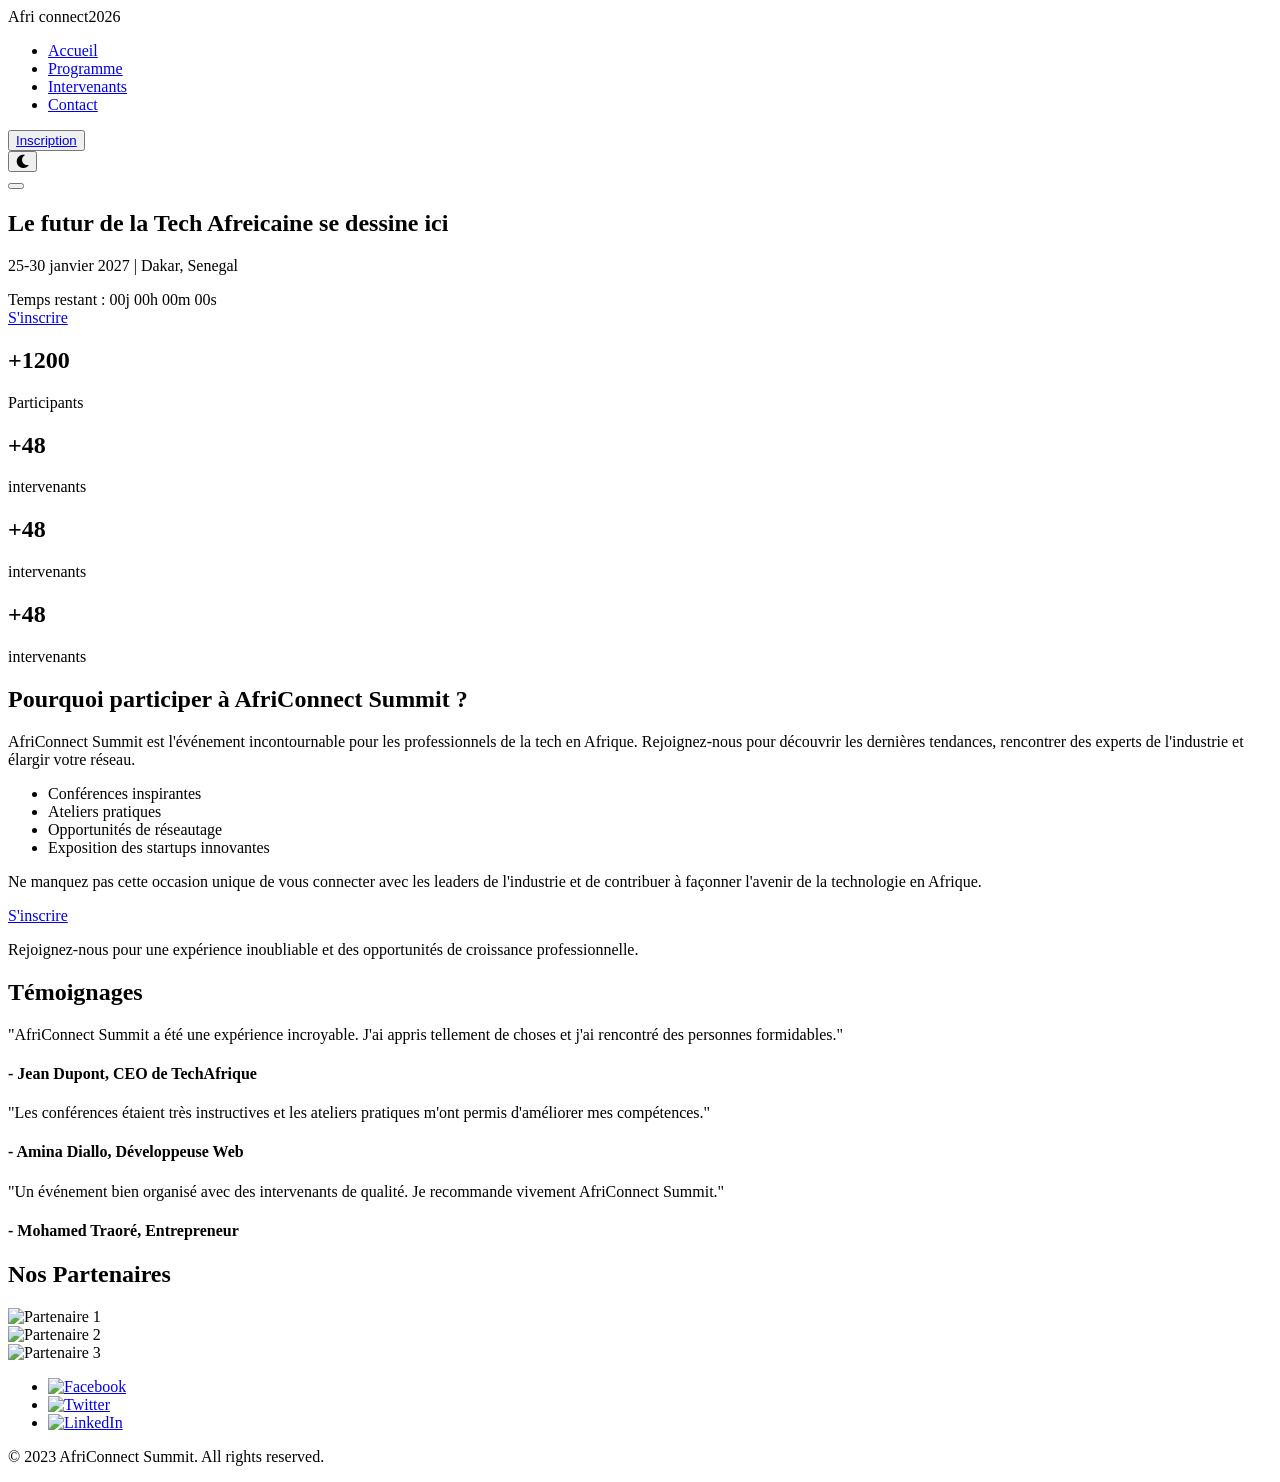
==== index.html @ 12eea5a8 "HTML : structure sémantique complète des 4 pages et contenu texte" ====
<!DOCTYPE html>
<html lang="en">
<head>
    <meta charset="UTF-8">
    <meta name="viewport" content="width=device-width, initial-scale=1.0">
    <title>AfriConnect-Summit</title>
    <!-- les links  css-->
    <link rel="stylesheet" href="styles.css" type="text/css">
    <!-- Fonts Google --> 
    <link rel="preconnect" href="https://fonts.googleapis.com">
    <link rel="preconnect" href="https://fonts.gstatic.com" crossorigin>
    <link href="https://fonts.googleapis.com/css2?family=Merriweather:opsz@18..144&family=Oswald:wght@200..700&display=swap" rel="stylesheet">
    <!-- Font Awesome --> 
    <link rel="stylesheet" href="https://cdnjs.cloudflare.com/ajax/libs/font-awesome/5.15.3/css/all.min.css">
</head>
<body>
    <!-- Header -->
    <header class="header">
        <nav class="nav">
            <!-- Navigation links -->
            <div class="logo">Afri <span> connect</span><span>2026</span></div>
            <div class="nav-menu" id="nav-menu">
                <ul class="nav-links">
                    <li><a href="index.html" class="nav-link active">Accueil</a></li>
                    <li><a href="programme.html" class="nav-link">Programme</a></li>
                    <li><a href="intervenants.html" class="nav-link">Intervenants</a></li>
                    <li><a href="contact.html" class="nav-link">Contact</a></li>
                </ul>
                <div>
                    <button>
                        <a href="inscription.html">Inscription</a>
                    </button>
                </div>
                <button id="theme-toggle" class="theme-toggle">
                    <i class="fas fa-moon" id="theme-icon"></i>
                </button>
            </div>
            <button class="hamburger" id="hamburger">
                <span class="bar"></span>
                <span class="bar"></span>
                <span class="bar"></span>
            </button>
        </nav>
    </header>
    <!-- Main content -->
    <main>
        <!-- Hero section -->
        <section id="hero">
            <h1>Le futur de la Tech Afreicaine se dessine ici</h1>
            <p>25-30 janvier 2027 | Dakar, Senegal</p>
            <div id="countdown">Temps restant : 00j 00h 00m 00s</div>
            <a href="contact.html" class="bnt">S'inscrire</a>
        </section> 
          <!--Stats section  -->
        <section id="chiffres-cles">
            <article class="chiffre-item">
                <h2 class="counter">+1200</h2>
                <p>Participants</p>
            </article>
            <article class="chiffre-item">
                <h2 class="counter">+48</h2>
                <p>intervenants</p>
            </article>
            <article class="chiffre-item">
                <h2 class="counter">+48</h2>
                <p>intervenants</p>
            </article>
            <article class="chiffre-item">
                <h2 class="counter">+48</h2>
                <p>intervenants</p>
            </article>
            <!-- Répétez pour les autres stats -->
        </section>
        <section id="pourquoi">
            <div class="pourquoi-content">
                <h2>Pourquoi participer à AfriConnect Summit ?</h2>
                <div class="pourquoi-details1">
                    <p>AfriConnect Summit est l'événement incontournable pour les professionnels de la tech en Afrique. Rejoignez-nous pour découvrir les dernières tendances, rencontrer des experts de l'industrie et élargir votre réseau.</p>
                    <ul>
                        <li>Conférences inspirantes</li>
                        <li>Ateliers pratiques</li>
                        <li>Opportunités de réseautage</li>
                        <li>Exposition des startups innovantes</li>
                    </ul>
                </div>
                <div class="pourquoi-details2">
                    <p>Ne manquez pas cette occasion unique de vous connecter avec les leaders de l'industrie et de contribuer à façonner l'avenir de la technologie en Afrique.</p>
                    <a href="contact.html" class="bnt">S'inscrire</a>
                </div>
                <div class="pourquoi-details3">
                    <p>Rejoignez-nous pour une expérience inoubliable et des opportunités de croissance professionnelle.</p>
                </div>
            </div>
        </section>
        <section id="intervenants">
            <h2>Témoignages</h2>
            <div class="temoignages-container">
                <div class="temoignage-item">
                    <p>"AfriConnect Summit a été une expérience incroyable. J'ai appris tellement de choses et j'ai rencontré des personnes formidables."</p>
                    <h4>- Jean Dupont, CEO de TechAfrique</h4>
                </div>
                <div class="temoignage-item">
                    <p>"Les conférences étaient très instructives et les ateliers pratiques m'ont permis d'améliorer mes compétences."</p>
                    <h4>- Amina Diallo, Développeuse Web</h4>
                </div>
                <div class="temoignage-item">
                    <p>"Un événement bien organisé avec des intervenants de qualité. Je recommande vivement AfriConnect Summit."</p>
                    <h4>- Mohamed Traoré, Entrepreneur</h4>
                </div>
            </div>
        </section>
        <section id="Sponsors">
            <h2>Nos Partenaires</h2>
            <div class="partenaires-container">
                <div class="partenaire-item">
                    <img src="images/partenaire1.png" alt="Partenaire 1">
                </div>
                <div class="partenaire-item">
                    <img src="images/partenaire2.png" alt="Partenaire 2">
                </div>
                <div class="partenaire-item">
                    <img src="images/partenaire3.png" alt="Partenaire 3">
                </div>
            </div>
        </section>
    </main> 
    <!-- Footer -->
    <footer>
        <!-- Footer content -->
        <div>
            <ul>
                <li><a href="#"><img src="images/facebook.png" alt="Facebook"></a></li>
                <li><a href="#"><img src="images/twitter.png" alt="Twitter"></a></li>
                <li><a href="#"><img src="images/linkedin.png" alt="LinkedIn"></a></li>
            </ul>
        </div>
        <p>&copy; 2023 AfriConnect Summit. All rights reserved.</p>
    </footer>
    <!-- links javascript -->
    <script src="js/main.js"></script>
</body>
</html>
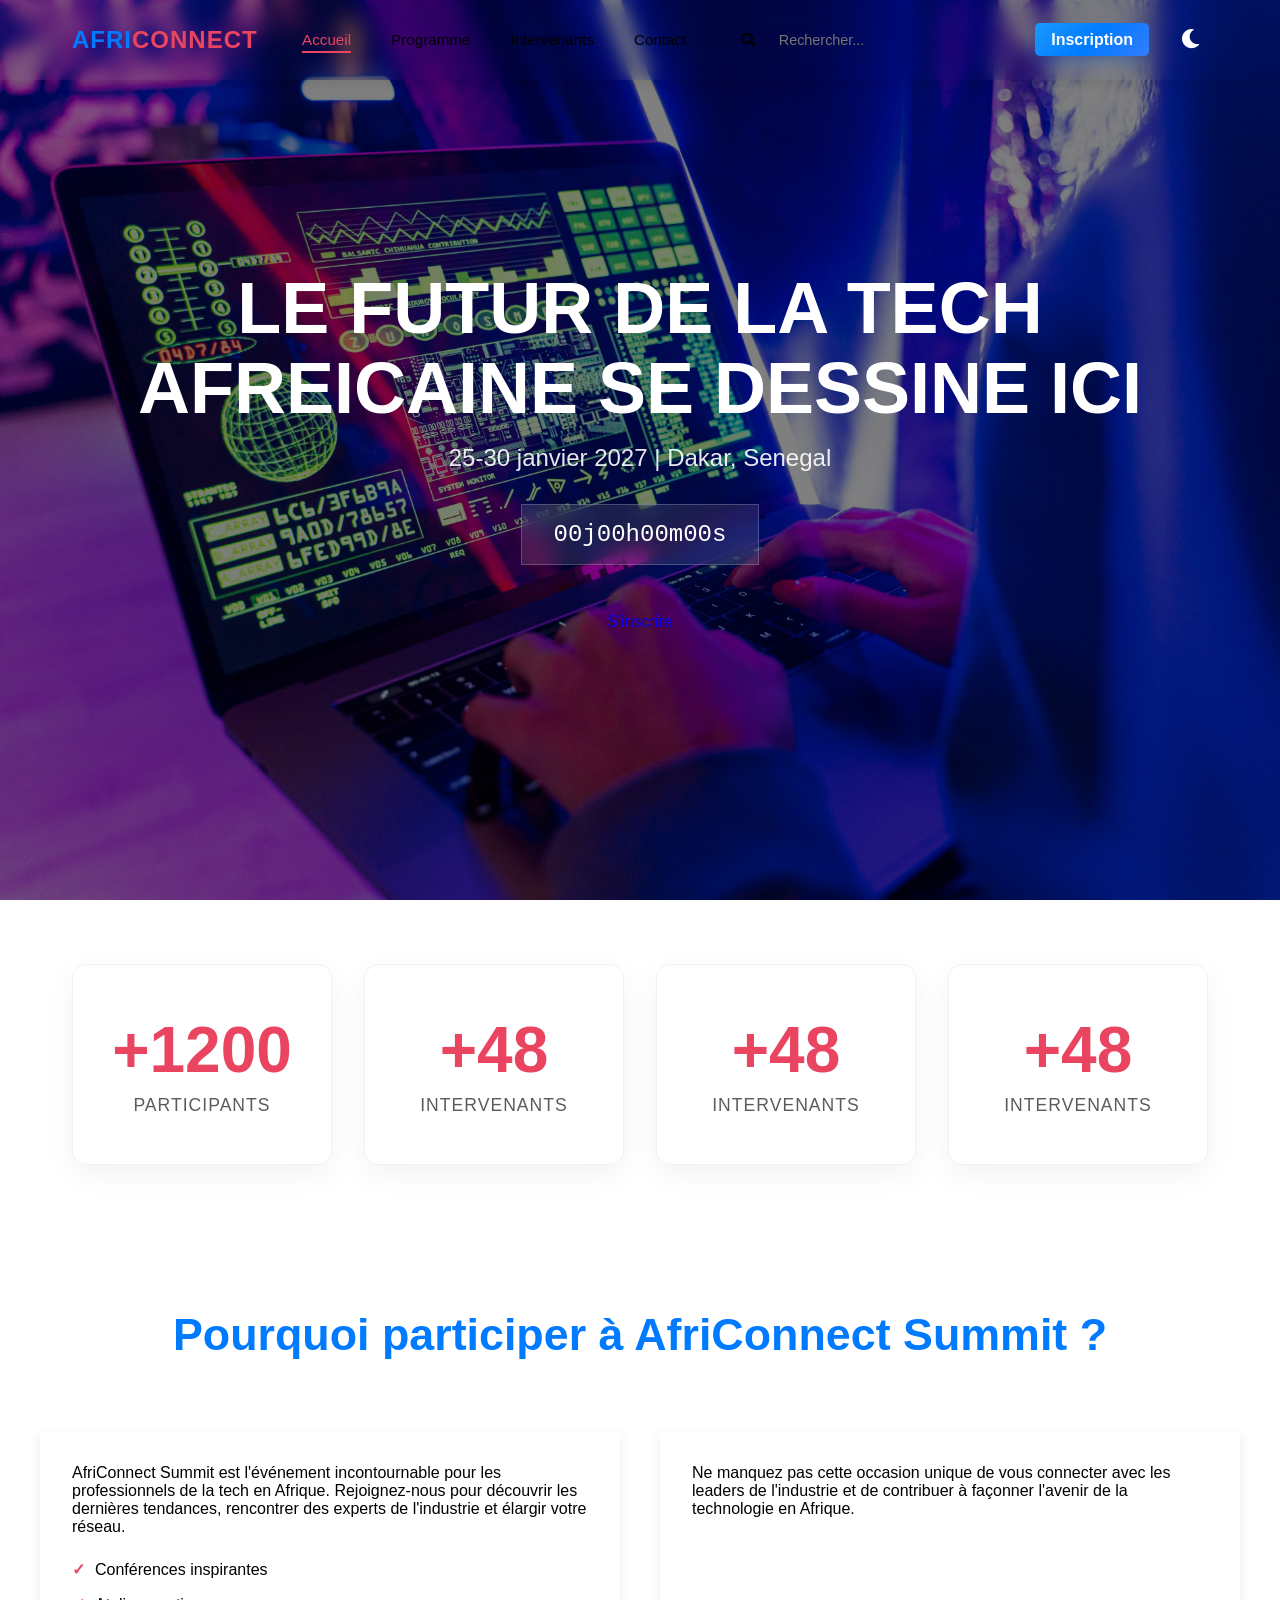
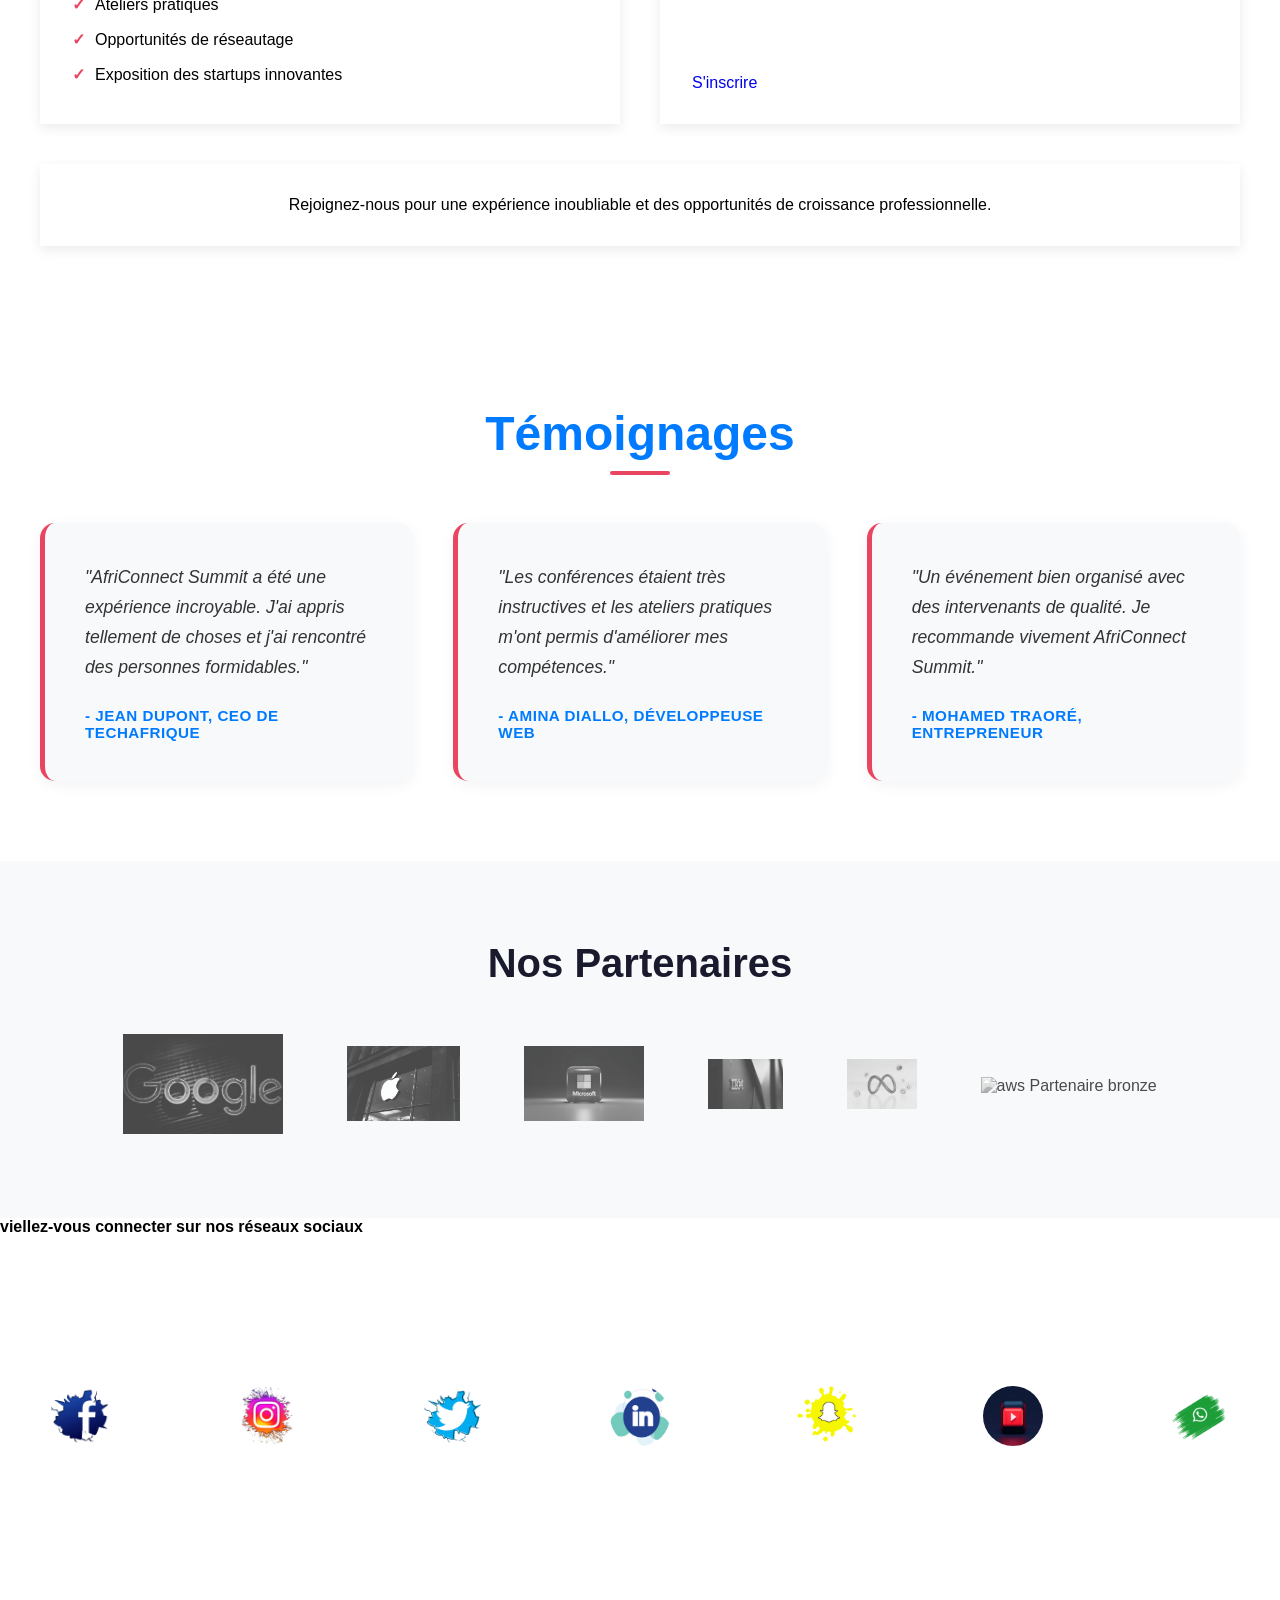
==== commit 55f0b24d: "CSS : variables, Google Fonts, reset et styles globaux" ====
--- a/index.html
+++ b/index.html
@@ -5,7 +5,7 @@
     <meta name="viewport" content="width=device-width, initial-scale=1.0">
     <title>AfriConnect-Summit</title>
     <!-- les links  css-->
-    <link rel="stylesheet" href="styles.css" type="text/css">
+    <link rel="stylesheet" href="css/style.css" type="text/css">
     <!-- Fonts Google --> 
     <link rel="preconnect" href="https://fonts.googleapis.com">
     <link rel="preconnect" href="https://fonts.gstatic.com" crossorigin>
@@ -18,7 +18,7 @@
     <header class="header">
         <nav class="nav">
             <!-- Navigation links -->
-            <div class="logo">Afri <span> connect</span><span>2026</span></div>
+            <div class="logo">Afri<span>connect</span></div>
             <div class="nav-menu" id="nav-menu">
                 <ul class="nav-links">
                     <li><a href="index.html" class="nav-link active">Accueil</a></li>
@@ -26,20 +26,28 @@
                     <li><a href="intervenants.html" class="nav-link">Intervenants</a></li>
                     <li><a href="contact.html" class="nav-link">Contact</a></li>
                 </ul>
+            </div>
+            <form class="search-navbar" role="search" action="/recherche" method="GET">
+                <div class="input-group">
+                    <span class="input-group-text bg-light text-muted border-end-0">
+                        <i class="fas fa-search"></i>
+                    </span>
+                    <input class="form-control" type="search" placeholder="Rechercher..." aria-label="Rechercher" name="query">
+                </div>
+            </form>
+            <div class="nav-menu-1" id="nav-menu-1">
                 <div>
-                    <button>
-                        <a href="inscription.html">Inscription</a>
-                    </button>
+                    <a href="inscription.html" class="btn-inscription">Inscription</a>
                 </div>
                 <button id="theme-toggle" class="theme-toggle">
                     <i class="fas fa-moon" id="theme-icon"></i>
                 </button>
             </div>
-            <button class="hamburger" id="hamburger">
+            <!-- <button class="hamburger" id="hamburger">
                 <span class="bar"></span>
                 <span class="bar"></span>
                 <span class="bar"></span>
-            </button>
+            </button> -->
         </nav>
     </header>
     <!-- Main content -->
@@ -48,8 +56,10 @@
         <section id="hero">
             <h1>Le futur de la Tech Afreicaine se dessine ici</h1>
             <p>25-30 janvier 2027 | Dakar, Senegal</p>
-            <div id="countdown">Temps restant : 00j 00h 00m 00s</div>
-            <a href="contact.html" class="bnt">S'inscrire</a>
+            <div id="countdown"><span>00j</span><span>00h</span><span>00m</span><span>00s</span></div>
+            <div>
+                <a href="contact.html" class="bnt">S'inscrire</a>
+            </div>
         </section> 
           <!--Stats section  -->
         <section id="chiffres-cles">
@@ -112,14 +122,23 @@
         <section id="Sponsors">
             <h2>Nos Partenaires</h2>
             <div class="partenaires-container">
-                <div class="partenaire-item">
-                    <img src="images/partenaire1.png" alt="Partenaire 1">
+                <div class="partenaire-item gold">
+                    <img src="images/google.jpg" alt="Google Partenaire gold">
                 </div>
-                <div class="partenaire-item">
-                    <img src="images/partenaire2.png" alt="Partenaire 2">
+                <div class="partenaire-item silver">
+                    <img src="images/apple.jpg" alt="Apple Partenaire silver">
                 </div>
-                <div class="partenaire-item">
-                    <img src="images/partenaire3.png" alt="Partenaire 3">
+                <div class="partenaire-item silver">
+                    <img src="images/microsoft.jpg" alt="Microsoft Partenaire silver">
+                </div>
+                <div class="partenaire-item bronze">
+                    <img src="images/ibm.jpg" alt="IBM Partenaire bronze">  
+                </div>
+                <div class="partenaire-item bronze">
+                    <img src="images/meta.jpg" alt="Meta Partenaire bronze">  
+                </div>
+                <div class="partenaire-item bronze">
+                    <img src="images/aws.jpg" alt="aws Partenaire bronze">
                 </div>
             </div>
         </section>
@@ -127,12 +146,23 @@
     <!-- Footer -->
     <footer>
         <!-- Footer content -->
-        <div>
-            <ul>
-                <li><a href="#"><img src="images/facebook.png" alt="Facebook"></a></li>
-                <li><a href="#"><img src="images/twitter.png" alt="Twitter"></a></li>
-                <li><a href="#"><img src="images/linkedin.png" alt="LinkedIn"></a></li>
-            </ul>
+        <!-- div: Social media -->
+            <div class="social">
+                <h4>viellez-vous connecter sur nos réseaux sociaux</h4>
+            </div>
+        <!-- div: Social media -->
+        <div class="social-media">
+            <div class="container">
+                <div class="social-icones">
+                    <div class="fac"><a href="https://www.facebook.com"><img src="images/facboook.jpg" alt=""></a></div>
+                    <div class="insta"><a href="https://www.instagram.com"><img src="images/insta.png" alt="" ></a></div>
+                    <div class="twit"><a href="https://www.twitter.com"><img src="images/twitter.png" alt=""></a></div>                            
+                    <div class="link"><a href="https://www.linkedin.com"><img src="images/linkedin.png" alt=""></a></div>
+                    <div class="snap"><a href="https://www.snapchat.com"><img src="images/snap.png" alt=""></a></div>
+                    <div class="yt"><a href="https://www.youtube.com"><img src="images/youtube.jpg" alt=""></a></div>
+                    <div class="whats"><a href="https://www.whatsapp.com"><img src="images/whatsapp.webp" alt=""></a></div>
+                </div>
+            </div>
         </div>
         <p>&copy; 2023 AfriConnect Summit. All rights reserved.</p>
     </footer>
--- a/css/style.css
+++ b/css/style.css
@@ -0,0 +1,726 @@
+/* mon style CSS */
+/* general */
+*{
+    margin: 0;
+    padding: 0;
+    box-sizing: border-box;
+}
+/* style body */
+body{
+    font-family: 'Poppins', sans-serif;   
+}
+/* les roots */
+:root {
+    --primary-color: #007bff;
+    --secondary-color: #6c757d;
+    --success-color: #28a745;
+    --main-font: 'Poppins', sans-serif;
+    --color: #fff;
+    --bg-color: #000;
+    --transition: all 0.3s ease;
+    --accent-color: #FD4766;
+    --Secondaire-color: #0e1525;
+    --bg-dark-color: #091020;
+    --bg-white: #fff;
+    --bg-success: #5cb85c;
+    --bg-dander: #d9534f;
+    --bg-primary: #3b82f6 ;     
+    --bg-warnning: #FFFF00; 
+    --gray-color: #c5c9d8bf;
+    --bg-sponsors: #f8f9fa;
+    --text-main: #1a1a2e;
+    --accent-color: #e94560;
+    --transition-fast: 0.4s ease;
+    --nav-height: 80px;
+    --border-radius: 8px;
+    --primary-talent-color: #0d6efd; 
+    --shadow: 0 4px 12px rgba(0, 0, 0, 0.08);
+    --gradient-color: linear-gradient( -224deg, var(--primary-color) 0, #337DFF 100%);
+    --gradient-text: linear-gradient(120deg, #1C99FE 20,69% var(--primary-color)79,69%);
+    filter: progid DXImageTranform Microsoft gradient(starcColorstr="var(--primary-color)",
+    endColorstr="var(--secondary-color)", GradientType=1);
+
+}
+/*css navbar  */
+.header {
+    position: fixed;
+    top: 0;
+    left: 0;
+    width: 100%;
+    height: var(--nav-height);
+    background-color: var(--bg-header);
+    backdrop-filter: blur(10px); /* Effet de flou moderne */
+    box-shadow: var(--shadow);
+    z-index: 1000;
+    display: flex;
+    align-items: center;
+    transition: var(--transition);
+}
+/* hearder scroll */
+.header.scrolled {
+    background-color: var(--secondary-color);
+    box-shadow: 0 2px 10px rgba(0, 0, 0, 0.1);
+    padding: 10px 10px;
+}
+/* navbar */
+.nav {
+    display: flex;
+    justify-content: space-between;
+    align-items: center;
+    width: 100%;
+    max-width: 1200px;
+    margin: 0 auto;
+    padding: 0 2rem;
+}
+
+/* --- LOGO --- */
+.logo {
+    font-size: 1.5rem;
+    font-weight: 800;
+    font-family: 'Montserrat', sans-serif;
+    color: var(--primary-color);
+    text-decoration: none;
+    text-transform: uppercase;
+    letter-spacing: 1px;
+}
+
+.logo span {
+    color: var(--accent-color);
+}
+
+/* --- MENU DE NAVIGATION --- */
+.nav-links {
+    display: flex;
+    list-style: none;
+    gap: 2.5rem;
+}
+.nav-link {
+    text-decoration: none;
+    color: var(--text-color);
+    font-weight: 500;
+    font-size: 0.95rem;
+    transition: var(--transition);
+    position: relative;
+}
+.nav-link:hover, .nav-link.active {
+    color: var(--accent-color);
+}
+/* Petit soulignement animé au survol */
+.nav-link::after {
+    content: '';
+    position: absolute;
+    bottom: -5px;
+    left: 0;
+    width: 0;
+    height: 2px;
+    background-color: var(--accent-color);
+    transition: var(--transition);
+}
+.nav-link:hover::after, .nav-link.active::after {
+    width: 100%;
+}
+.nav-menu-1 {
+    display: flex;
+    align-items: center;
+    gap: 1.5rem;
+}
+.nav-menu-1  .theme-toggle {
+    background: var(--accent-color);
+    border: none;
+    border-radius: var(--border-radius);
+    padding: 0.7rem 1.5rem;
+    transition: var(--transition);
+    cursor: pointer;
+}
+.nav-menu-1 .theme-toggle:hover {
+    transform: translateY(-3px); /* Animation suggérée par les modèles [5] */
+    box-shadow: 0 5px 15px rgba(233, 69, 96, 0.4);
+}
+.search-navbar {
+  min-width: 260px;
+} 
+.search-navbar .input-group {
+  border-radius: 30px; 
+  overflow: hidden;
+}
+.search-navbar .input-group .input-group-text {
+    color: var(--text-gray);
+    transition: color 0.2s ease;
+    cursor: pointer;
+    font-size: 0.9rem;
+    padding: 12px 10px;
+}
+
+.search-navbar .form-control {
+    font-size: 0.9rem;
+    border: none;
+    background: transparent;
+    padding: 10px 10px;
+
+}
+
+.search-navbar .form-control:focus {
+  box-shadow: none;
+  background-color: #ffffff !important;
+} 
+/* --- Bouton Inscription (Style Dégradé Lumineux) --- */
+.btn-inscription {
+    background: linear-gradient(135deg, #1C99FE, var(--primary-color), #337DFF);
+    box-shadow: 0 4px 6px -1px rgba(0, 0, 0, 0.1), 0 10px 20px -5px rgba(37, 99, 235, 0.4) !important;
+    border: none;
+    padding: 8px 16px;
+    color: #fff !important;
+    font-weight: 600;
+    transition: all 0.3s ease;
+    text-decoration: none;
+    border-radius: 5px;
+}
+.btn-inscription:hover {
+    color:var(--primary-talent-color) !important;
+    background: transparent !important;
+    box-shadow: 0 4px 6px -1px rgba(0, 0, 0, 0.1), 0 10px 20px -5px rgba(37, 99, 235, 0.4) !important;
+    transform: translateY(-1px);
+    filter: brightness(1.1);
+    border-radius: 5px;
+}
+
+/* Bouton Toggle Thème */
+.theme-toggle {
+    background: transparent !important;
+    color: var(--color);
+    font-size: 1.2rem;
+    padding: 0.5rem !important;
+}
+a{
+    text-decoration: none;
+    cursor: pointer;
+}
+.theme-toggle:hover {
+    color: var(--primary-color);
+    transform: rotate(15deg);
+    box-shadow: 0 4px 6px -1px rgba(0, 0, 0, 0.1), 0 10px 20px -5px rgba(37, 99, 235, 0.4) !important;
+
+}
+#hero {
+    min-height: 100vh;
+    display: flex;
+    flex-direction: column;
+    align-items: center;
+    justify-content: center;
+    text-align: center;
+    padding: 2rem;
+    color: var(--color, #ffffff);
+    /* background: linear-gradient(var(--bg-overlay), var(--bg-overlay)), url(../images/imagess.jpg) !important; */
+    background-image: linear-gradient(rgba(0, 0, 0, 0.5), rgba(0, 0, 0, 0.5)), url(../images/pexels-\(1\).jpg);
+    background-size: cover;
+    background-position: center;
+    background-repeat: no-repeat;
+}
+#hero h1 {
+    font-family: var(--font-title);
+    font-size: clamp(2rem, 8vw, 4.5rem); /* Taille fluide [7] */
+    font-weight: 800;
+    margin-bottom: 1rem;
+    line-height: 1.1;
+    text-transform: uppercase;
+    /* Animation d'apparition au chargement [3] */
+    animation: fadeInUp 1s ease-out forwards;
+}
+
+#hero p {
+    font-size: clamp(1rem, 2.5vw, 1.5rem);
+    margin-bottom: 2rem;
+    opacity: 0.9;
+    animation: fadeInUp 1.2s ease-out forwards;
+}
+#countdown {
+    font-family: monospace;
+    background: rgba(255, 255, 255, 0.1);
+    backdrop-filter: blur(10px); /* Effet de flou moderne [9] */
+    padding: 1rem 2rem;
+    border-radius: var(--radius);
+    border: 1px solid rgba(255, 255, 255, 0.2);
+    font-size: 1.5rem;
+    margin-bottom: 3rem;
+    animation: fadeInUp 1.4s ease-out forwards;
+}
+
+/* Correction de votre classe "bnt" en "btn" */
+.btn {
+    display: inline-block;
+    background-color: var(--accent-color);
+    color: white;
+    padding: 1rem 2.5rem;
+    text-decoration: none;
+    font-weight: bold;
+    border-radius: var(--radius);
+    transition: var(--transition); /* Transition interactive [2] */
+    animation: fadeInUp 1.6s ease-out forwards;
+}
+
+.btn:hover {
+    transform: scale(1.05) translateY(-5px); /* Effet hover [10, 11] */
+    box-shadow: 0 10px 20px rgba(233, 69, 96, 0.4);
+}
+/* --- SECTION CHIFFRES CLÉS (GRID) --- */
+#chiffres-cles {
+    display: grid; /* Utilisation obligatoire de CSS Grid [1] */
+    /* auto-fit + minmax : permet d'avoir 4 colonnes sur desktop et 1 sur mobile automatiquement [4] */
+    grid-template-columns: repeat(auto-fit, minmax(220px, 1fr));
+    gap: 2rem; /* Espacement entre les cartes [5] */
+    max-width: 1200px;
+    margin: 4rem auto;
+    padding: 0 2rem;
+}
+
+.chiffre-item {
+    background-color: var(--white, #ffffff);
+    padding: 3rem 2rem;
+    border-radius: var(--radius, 15px);
+    text-align: center;
+    box-shadow: 0 10px 30px rgba(0, 0, 0, 0.05); /* Ombre légère pour le relief [6] */
+    transition: transform 0.3s ease, box-shadow 0.3s ease; /* Transition pour l'interaction [7] */
+    border: 1px solid rgba(0, 0, 0, 0.05);
+}
+
+/* Effet interactif au survol demandé par les modèles de design [8] */
+.chiffre-item:hover {
+    transform: translateY(-10px);
+    box-shadow: 0 15px 40px rgba(233, 69, 96, 0.2); /* Utilisation de votre couleur d'accentuation */
+}
+
+.chiffre-item h2 {
+    font-family: 'Montserrat', sans-serif; /* Police de titre obligatoire [2] */
+    /* clamp() : rend le chiffre fluide (grand sur PC, lisible sur mobile 375px) [9] */
+    font-size: clamp(2.5rem, 5vw, 4rem); 
+    color: var(--accent-color, #e94560);
+    margin-bottom: 0.5rem;
+    font-weight: 800;
+}
+
+.chiffre-item p {
+    font-family: 'Roboto', sans-serif; /* Police de corps [2] */
+    font-size: 1.1rem;
+    color: var(--text-color, #333333);
+    text-transform: uppercase;
+    letter-spacing: 1px;
+    font-weight: 500;
+    opacity: 0.8;
+}
+/* --- SECTION POURQUOI --- */
+#pourquoi {
+    padding: 5rem 2rem;
+    background-color: var(--bg-light);
+}
+
+.pourquoi-content {
+    max-width: 1200px;
+    margin: 0 auto;
+    /* Utilisation de CSS Grid pour structurer les 3 blocs de détails [1] */
+    display: grid;
+    grid-template-columns: repeat(2, 1fr);
+    grid-template-areas: 
+        "title title"
+        "detail1 detail2"
+        "detail3 detail3";
+    gap: 2.5rem;
+}
+
+#pourquoi h2 {
+    grid-area: title;
+    text-align: center;
+    font-family: 'Montserrat', sans-serif;
+    font-size: clamp(1.8rem, 4vw, 2.8rem); /* Typographie expressive [3] */
+    color: var(--primary-color);
+    margin-bottom: 2rem;
+}
+
+/* --- BLOCS DE DÉTAILS --- */
+.pourquoi-details1, .pourquoi-details2, .pourquoi-details3 {
+    background: var(--white);
+    padding: 2rem;
+    border-radius: var(--radius);
+    box-shadow: var(--shadow);
+    transition: var(--transition);
+}
+
+.pourquoi-details1 { grid-area: detail1; }
+.pourquoi-details2 { 
+    grid-area: detail2; 
+    display: flex; /* Utilisation de Flexbox pour aligner texte et bouton [5] */
+    flex-direction: column;
+    justify-content: space-between;
+}
+.pourquoi-details3 { 
+    grid-area: detail3; 
+    text-align: center;
+    font-weight: 500;
+}
+
+/* Style de la liste à puces [6] */
+#pourquoi ul {
+    list-style: none;
+    margin-top: 1rem;
+}
+
+#pourquoi li {
+    padding: 0.5rem 0;
+    display: flex;
+    align-items: center;
+    gap: 10px;
+}
+
+#pourquoi li::before {
+    content: "✓";
+    color: var(--accent-color);
+    font-weight: bold;
+}
+
+/* --- BOUTON CTA (Correction de .bnt en .btn) --- */
+.btn {
+    display: inline-block;
+    background-color: var(--accent-color);
+    color: var(--white);
+    padding: 0.8rem 2rem;
+    text-decoration: none;
+    border-radius: 50px;
+    font-weight: bold;
+    text-align: center;
+    margin-top: 1.5rem;
+    transition: var(--transition);
+}
+
+.btn:hover {
+    transform: translateY(-3px); /* Effet interactif [2] */
+    box-shadow: 0 5px 15px rgba(233, 69, 96, 0.3);
+}
+/* --- SECTION TÉMOIGNAGES --- */
+#intervenants {
+    padding: 5rem 2rem;
+    background-color: var(--white, #ffffff); /* Utilisation de variables */
+}
+
+#intervenants h2 {
+    text-align: center;
+    font-family: 'Montserrat', sans-serif; /* Police de titre expressive */
+    font-size: clamp(2rem, 5vw, 3rem); /* Typographie fluide */
+    color: var(--primary-color, #1a1a2e);
+    margin-bottom: 3rem;
+    position: relative;
+}
+
+/* Soulignement décoratif sous le titre */
+#intervenants h2::after {
+    content: '';
+    display: block;
+    width: 60px;
+    height: 4px;
+    background: var(--accent-color, #e94560);
+    margin: 10px auto 0;
+    border-radius: 2px;
+}
+
+/* --- GRILLE DES CARTES (GRID) --- */
+.temoignages-container {
+    display: grid; /* Utilisation de CSS Grid obligatoire */
+    /* auto-fit + minmax : gère la responsivité sans media queries complexes */
+    grid-template-columns: repeat(auto-fit, minmax(300px, 1fr));
+    gap: 2.5rem;
+    max-width: 1200px;
+    margin: 0 auto;
+}
+
+/* --- STYLE DE L'ITEM (CARTE) --- */
+.temoignage-item {
+    background: var(--bg-light, #f8f9fa);
+    padding: 2.5rem;
+    border-radius: var(--radius, 15px);
+    box-shadow: 0 4px 15px rgba(0, 0, 0, 0.05);
+    transition: all 0.3s ease; /* Transition sur élément interactif */
+    display: flex;
+    flex-direction: column;
+    justify-content: space-between;
+    border-left: 5px solid var(--accent-color, #e94560); /* Accentuation visuelle */
+}
+
+/* Effet Hover (Ombre + Translation) exigé */
+.temoignage-item:hover {
+    transform: translateY(-10px);
+    box-shadow: 0 12px 30px rgba(0, 0, 0, 0.1);
+    background: white;
+}
+
+.temoignage-item p {
+    font-style: italic; /* Style classique pour une citation */
+    color: var(--text-color, #333333);
+    line-height: 1.7;
+    margin-bottom: 1.5rem;
+    font-size: 1.1rem;
+}
+
+/* Style de l'auteur */
+.temoignage-item h4 {
+    font-family: 'Montserrat', sans-serif;
+    color: var(--primary-color, #1a1a2e);
+    font-size: 0.95rem;
+    font-weight: 700;
+    text-transform: uppercase;
+    letter-spacing: 0.5px;
+}
+/* Nos partenaires */
+#Sponsors {
+    padding: 5rem 2rem;
+    background-color: var(--bg-sponsors);
+    text-align: center;
+}
+
+#Sponsors h2 {
+    font-family: 'Montserrat', sans-serif;
+    color: var(--text-main);
+    margin-bottom: 3rem;
+    font-size: clamp(1.8rem, 4vw, 2.5rem); /* Typographie fluide */
+}
+
+/* Disposition Flexbox obligatoire */
+.partenaires-container {
+    display: flex; 
+    flex-wrap: wrap; /* Retour à la ligne automatique */
+    justify-content: center; /* Centrage horizontal */
+    align-items: center; /* Alignement vertical */
+    gap: 4rem; /* Espacement entre les logos */
+    max-width: 1100px;
+    margin: 0 auto;
+}
+
+.partenaire-item {
+    filter: grayscale(100%);
+    opacity: 0.7;
+    transition: var(--transition-fast); 
+}
+
+.partenaire-item:hover {
+    filter: grayscale(0%); 
+    opacity: 1;
+    transform: scale(1.1); 
+}
+
+.partenaire-item img {
+    width: auto;
+    max-width: 100%;
+}
+.gold img { 
+    height: clamp(60px, 8vw, 100px); /* Taille fluide avec clamp [7] */
+}
+.silver img { 
+    height: clamp(45px, 6vw, 75px); 
+}
+.bronze img { 
+    height: clamp(35px, 4vw, 50px); 
+}
+/* Intervenants */
+.speakers-section .container {
+    display: flex;
+    flex-wrap: wrap;
+    justify-content: center;
+    gap: 20px;
+}
+.speakers-card {
+    text-align: center;
+}
+
+#speakers-grid {
+    margin-top: 10px;
+    margin-bottom: 15px;
+    cursor: pointer;
+    transition: transform 0.3s ease, box-shadow 0.3s ease;
+    text-align: center;
+}
+.card{
+    overflow: hidden;   
+}
+.card:hover {
+    transform: translateY(-10px);
+    box-shadow: 0 4px 6px -1px rgba(0, 0, 0, 0.1), 0 10px 20px -5px rgba(37, 99, 235, 0.4) !important;
+
+}
+.card::after {
+    content: "";
+    display: block;
+    clear: both;
+}
+.speakers-card img {
+    width: 100%;
+    height: 250px;
+    object-fit: cover;
+    position: center;
+    border-radius: 2px;
+}
+.btn-speakers {
+    color: var(--text-white);
+    border: none;
+    padding: 10px;
+    border-radius: 5px;
+    transition: background-color 0.3s ease;
+    align-items: center;
+}
+.btn-speakers a {
+    padding: 10px 20px;
+    background: var(--gradient-color) !important;
+    box-shadow: 0 4px 6px -1px rgba(0, 0, 0, 0.1), 0 10px 20px -5px rgba(37, 99, 235, 0.4) !important;
+    border: none;
+    padding: 10px 20px;
+    color: #fff !important;
+    font-weight: 600;
+    text-decoration: none;
+    border-radius: 5px;
+    transition: transform 0.3s ease, box-shadow 0.3s ease;
+
+}
+.btns-speaker{
+    margin-top: 40px;
+    color: var(--text-white);
+    border: none;
+    padding: 10px;
+    border-radius: 5px;
+    transition: background-color 0.3s ease;
+    align-items: center;
+    text-align: center;
+}
+.btn-speaker:hover{
+    background: var(--gradient-color) !important;
+    box-shadow: 0 4px 6px -1px rgba(0, 0, 0, 0.1), 0 10px 20px -5px rgba(37, 99, 235, 0.4) !important;
+    border: none;
+    color: #fff !important;
+    text-decoration: none;
+    transition: transform 0.3s ease, box-shadow 0.3s ease;
+}
+/* contact */
+.contact-section {
+    padding: 5rem 2rem;
+    background-color: var(--bg-light);
+    text-align: center;
+}
+
+.contact-section h1 {
+    font-size: clamp(2rem, 5vw, 3rem); /* Typographie expressive */
+    color: var(--primary-color);
+    margin-bottom: 1rem;
+}
+
+.contact-wrapper {
+    display: flex; /* Usage de Flexbox requis */
+    flex-wrap: wrap;
+    gap: 3rem;
+    max-width: 1100px;
+    margin: 3rem auto 0;
+    text-align: left;
+}
+
+.contact-form {
+    flex: 1 1 500px;
+    background: var(--white);
+    padding: 2.5rem;
+    border-radius: var(--radius);
+    box-shadow: 0 5px 20px rgba(0,0,0,0.05);
+}
+
+.contact-info {
+    flex: 1 1 300px;
+    padding: 2rem;
+}
+
+/* --- CHAMPS DU FORMULAIRE --- */
+.form-group {
+    margin-bottom: 1.5rem;
+    display: flex;
+    flex-direction: column;
+}
+
+label {
+    font-weight: 600;
+    margin-bottom: 0.5rem;
+    color: var(--primary-color);
+}
+
+input, select, textarea {
+    padding: 0.8rem;
+    border: 2px solid #ddd;
+    border-radius: 5px;
+    font-size: 1rem;
+    transition: var(--transition);
+}
+
+/* Effet interactif au focus */
+input:focus, select:focus, textarea:focus {
+    outline: none;
+    border-color: var(--accent-color);
+}
+
+/* --- MESSAGES D'ERREUR ET SUCCÈS --- */
+.error-msg {
+    color: var(--error-red);
+    font-size: 0.85rem;
+    margin-top: 0.3rem;
+    height: 1rem; /* Préserve l'espace */
+}
+
+.success-alert {
+    display: none; /* Masqué par défaut, affiché via JS */
+    background: var(--success-green);
+    color: white;
+    padding: 1rem;
+    border-radius: 5px;
+    margin-top: 1.5rem;
+    text-align: center;
+}
+
+/* --- BOUTON --- */
+.btn-submit {
+    background-color: var(--accent-color);
+    color: white;
+    border: none;
+    padding: 1rem 2rem;
+    font-weight: bold;
+    border-radius: 50px;
+    cursor: pointer;
+    transition: var(--transition);
+    width: 100%;
+}
+
+.btn-submit:hover {
+    transform: translateY(-3px);
+    box-shadow: 0 10px 20px rgba(233, 69, 96, 0.3);
+}
+
+
+/* footer */
+.social-media{
+    padding-top: 100px;
+    padding-bottom: 100px;
+    
+}
+.social-media .container{
+    text-align: center;
+    padding: 50px;
+}
+.social-icones{
+    display: flex;
+    justify-content: space-between;
+    align-items: center;
+}
+.social-icones img{
+    width: 60px;
+    height: 60px;
+    border-radius: 50%;
+    color: rgba(255, 255, 255, 0.6) !important; 
+    font-size: 1.2rem;
+    text-decoration: none;
+    transition: all 0.3s cubic-bezier(0.16, 1, 0.3, 1);
+}
+.social-icones a:hover img{
+    transform: translateY(-10px);
+    color: #ffffff !important;
+    transform: translateY(-4px); 
+    background: linear-gradient(135deg, #2563eb 0%, #06b6d4 100%); 
+    box-shadow: 0 10px 20px rgba(37, 99, 235, 0.4); 
+}
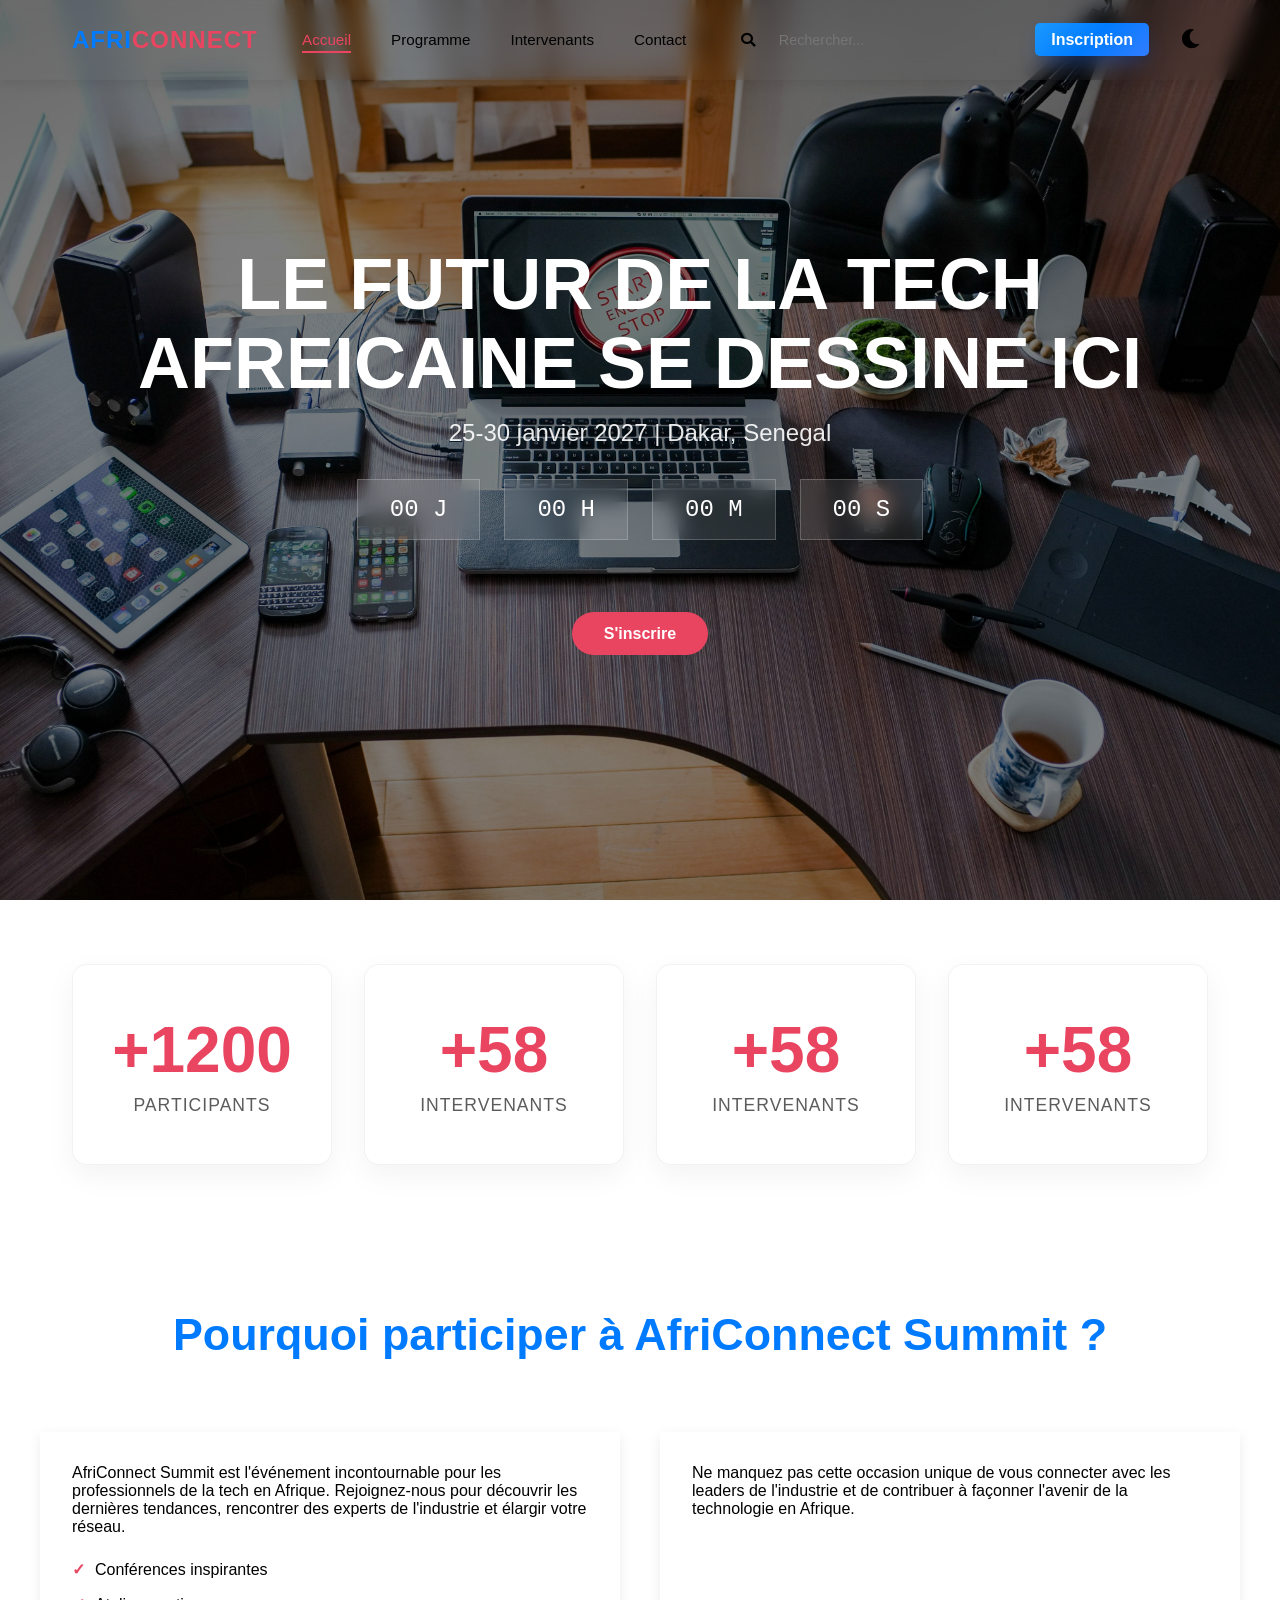
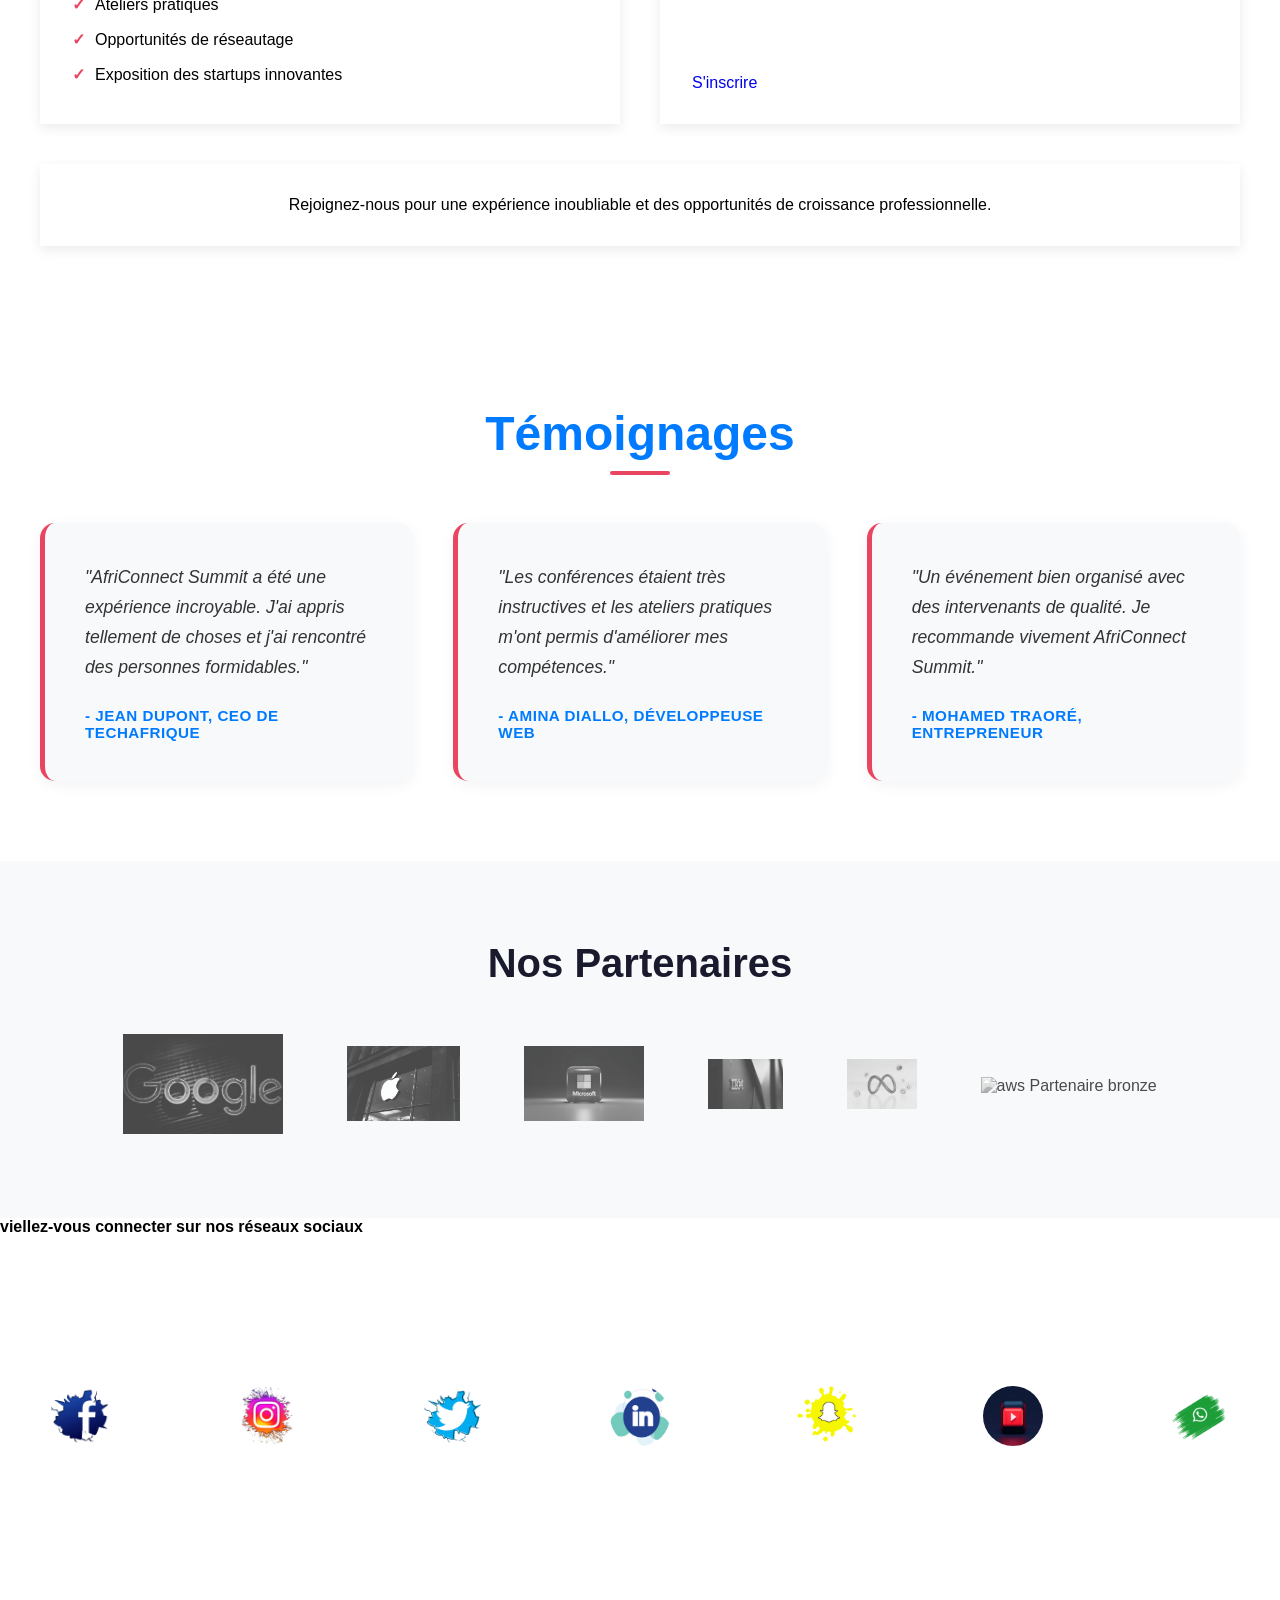
==== commit 960a6ecc: "Mise en page Avancée (Grid & Flexbox)" ====
--- a/index.html
+++ b/index.html
@@ -56,9 +56,28 @@
         <section id="hero">
             <h1>Le futur de la Tech Afreicaine se dessine ici</h1>
             <p>25-30 janvier 2027 | Dakar, Senegal</p>
-            <div id="countdown"><span>00j</span><span>00h</span><span>00m</span><span>00s</span></div>
+            
+            <!-- <div id="countdown"><span>00j</span></div>
+            div id="countdown"><span>00h</span></div>
+            <div id="countdown"><span>00m</span></div>
+            div id="countdown"><span>00s</span></div> -->
+            <div class="countdown-container">
+                <div class="countdown-item">
+                    <span id="days">00 J</span>
+                </div>
+                <div class="countdown-item">
+                    <span id="hours">00 H</span>
+                </div>
+                <div class="countdown-item">
+                    <span id="minutes">00 M</span>
+                </div>
+                <div class="countdown-item">
+                    <span id="seconds">00 S</span>
+                </div>
+            </div>
+            
             <div>
-                <a href="contact.html" class="bnt">S'inscrire</a>
+                <a href="contact.html" class="btn">S'inscrire</a>
             </div>
         </section> 
           <!--Stats section  -->
@@ -68,15 +87,15 @@
                 <p>Participants</p>
             </article>
             <article class="chiffre-item">
-                <h2 class="counter">+48</h2>
+                <h2 class="counter">+58</h2>
                 <p>intervenants</p>
             </article>
             <article class="chiffre-item">
-                <h2 class="counter">+48</h2>
+                <h2 class="counter">+58</h2>
                 <p>intervenants</p>
             </article>
             <article class="chiffre-item">
-                <h2 class="counter">+48</h2>
+                <h2 class="counter">+58</h2>
                 <p>intervenants</p>
             </article>
             <!-- Répétez pour les autres stats -->
@@ -119,6 +138,37 @@
                 </div>
             </div>
         </section>
+        <!-- <section id="featured-speakers" class="speakers-section reveal">
+            <div class="container">
+                <h2 class="section-title">Intervenants Vedettes</h2>
+                
+                <div class="speakers-grid">
+                    <article class="speaker-card">
+                        <div class="speaker-img">
+                            <img src="images/Refined.jfif" alt="Photo de Sarah Chen">
+                        </div>
+                        <div class="speaker-info">
+                            <h3>Sarah Chen</h3>
+                            <p class="specialty">Experte en IA & Deep Learning</p>
+                            <p class="country">🇰🇪 Kenya</p>
+                        </div>
+                    </article>
+
+                    <article class="speaker-card">
+                        <div class="speaker-img">
+                            <img src="images/Refined.jfif" alt="Photo de Moussa Diop">
+                        </div>
+                        <div class="speaker-info">
+                            <h3>Moussa Diop</h3>
+                            <p class="specialty">Architecte Cloud & DevOps</p>
+                            <p class="country">🇸🇳 Sénégal</p>
+                        </div>
+                    </article>
+                    
+                </div>
+            </div>
+        </section> -->
+
         <section id="Sponsors">
             <h2>Nos Partenaires</h2>
             <div class="partenaires-container">
--- a/css/style.css
+++ b/css/style.css
@@ -187,7 +187,7 @@
 /* Bouton Toggle Thème */
 .theme-toggle {
     background: transparent !important;
-    color: var(--color);
+    color: var(-primary-color) !important;
     font-size: 1.2rem;
     padding: 0.5rem !important;
 }
@@ -196,7 +196,7 @@
     cursor: pointer;
 }
 .theme-toggle:hover {
-    color: var(--primary-color);
+    color: var(--bg-primary);
     transform: rotate(15deg);
     box-shadow: 0 4px 6px -1px rgba(0, 0, 0, 0.1), 0 10px 20px -5px rgba(37, 99, 235, 0.4) !important;
 
@@ -211,7 +211,7 @@
     padding: 2rem;
     color: var(--color, #ffffff);
     /* background: linear-gradient(var(--bg-overlay), var(--bg-overlay)), url(../images/imagess.jpg) !important; */
-    background-image: linear-gradient(rgba(0, 0, 0, 0.5), rgba(0, 0, 0, 0.5)), url(../images/pexels-\(1\).jpg);
+    background-image: linear-gradient(rgba(0, 0, 0, 0.5), rgba(0, 0, 0, 0.5)), url(../images/pexels-\(10\).jpg);
     background-size: cover;
     background-position: center;
     background-repeat: no-repeat;
@@ -233,7 +233,14 @@
     opacity: 0.9;
     animation: fadeInUp 1.2s ease-out forwards;
 }
-#countdown {
+/* Compteur de temps */
+.countdown-container {
+    display: flex;
+    justify-content: center;
+    gap: 1.5rem;
+    margin-bottom: 3rem;
+}
+.countdown-item {
     font-family: monospace;
     background: rgba(255, 255, 255, 0.1);
     backdrop-filter: blur(10px); /* Effet de flou moderne [9] */
@@ -241,7 +248,6 @@
     border-radius: var(--radius);
     border: 1px solid rgba(255, 255, 255, 0.2);
     font-size: 1.5rem;
-    margin-bottom: 3rem;
     animation: fadeInUp 1.4s ease-out forwards;
 }
 
@@ -260,7 +266,8 @@
 
 .btn:hover {
     transform: scale(1.05) translateY(-5px); /* Effet hover [10, 11] */
-    box-shadow: 0 10px 20px rgba(233, 69, 96, 0.4);
+    box-shadow: 0 4px 6px -1px rgba(0, 0, 0, 0.1), 0 10px 20px -5px rgba(37, 99, 235, 0.4) !important;
+
 }
 /* --- SECTION CHIFFRES CLÉS (GRID) --- */
 #chiffres-cles {
@@ -392,8 +399,10 @@
 
 .btn:hover {
     transform: translateY(-3px); /* Effet interactif [2] */
-    box-shadow: 0 5px 15px rgba(233, 69, 96, 0.3);
-}
+    box-shadow: 0 4px 6px -1px rgba(0, 0, 0, 0.1), 0 10px 20px -5px rgba(37, 99, 235, 0.4) !important;
+
+}
+
 /* --- SECTION TÉMOIGNAGES --- */
 #intervenants {
     padding: 5rem 2rem;
@@ -517,82 +526,270 @@
 .bronze img { 
     height: clamp(35px, 4vw, 50px); 
 }
-/* Intervenants */
-.speakers-section .container {
-    display: flex;
-    flex-wrap: wrap;
+/* Mon Programme  */
+.tabs-nav {
+    display: flex;
     justify-content: center;
-    gap: 20px;
-}
-.speakers-card {
-    text-align: center;
-}
-
-#speakers-grid {
-    margin-top: 10px;
-    margin-bottom: 15px;
+    gap: 15px;
+    margin-bottom: 2rem;
+}
+
+.tab-btn {
+    margin: 20px 5px;
+    padding: 12px 25px;
     cursor: pointer;
-    transition: transform 0.3s ease, box-shadow 0.3s ease;
-    text-align: center;
+    border: 2px solid var(--primary-bg);
+    background: transparent;
+    font-weight: bold;
+    transition: var(--transition);
+    border-radius: 50px;
+    border: 1px solid var(--primary-color);
+}
+.tab-btn.active {
+    background: var(--primary-bg);
+    color: var(--white);
+}
+/* Gestion de l'affichage des contenus */
+.tab-pane {
+    display: none; /* Masqué par défaut */
+}
+
+.tab-pane.active {
+    display: block; /* Affiché si actif */
+    animation: fadeIn 0.5s ease;
+}
+
+/* Style du tableau HTML */
+.schedule-table {
+    width: 100%;
+    border-collapse: collapse; /* Fusion des bordures pour un aspect net [4] */
+    margin-top: 1rem;
+    box-shadow: 0 4px 15px rgba(0,0,0,0.05);
+}
+
+.schedule-table th, .schedule-table td {
+    padding: 15px;
+    border: 1px solid #ddd;
+    text-align: left;
+}
+
+.schedule-table thead {
+    background-color: var(--table-header);
+    color: var(--white);
+}
+
+/* Alternance de couleurs (Zebra striping) [1] */
+.schedule-table tbody tr:nth-child(even) {
+    background-color: var(--row-alt);
+}
+/* style du second section */
+.section-theme {
+    padding: clamp(3rem, 8vw, 6rem) 1.5rem;
+    background-color: var(--bg-white);
+}
+
+.section-title {
+    text-align: center;
+    font-family: var(--main-font); /* Poppins selon votre root */
+    font-size: clamp(2rem, 5vw, 3rem);
+    color: var(--text-main);
+    margin-bottom: 3.5rem;
+}
+
+/* --- GRILLE CSS GRID --- */
+.thema-grid {
+    display: grid; /* Usage obligatoire de Grid [3] */
+    /* Crée une grille fluide qui s'adapte sans media queries complexes */
+    grid-template-columns: repeat(auto-fit, minmax(280px, 1fr));
+    gap: 2.5rem;
+    max-width: 1200px;
+    margin: 0 auto;
+}
+
+/* --- STYLE DE LA CARTE --- */
+.thema-card {
+    background: var(--bg-white);
+    padding: 2.5rem;
+    border-radius: var(--border-radius);
+    box-shadow: var(--shadow);
+    transition: var(--transition); /* Transition sur élément interactif [3] */
+    text-align: center;
+    border: 1px solid var(--gray-color);
+    display: flex;
+    flex-direction: column;
+    align-items: center;
+    
+    /* État initial pour l'animation IntersectionObserver [2] */
+    opacity: 0;
+    transform: translateY(30px);
+}
+
+.thema-icon {
+    font-size: 2.5rem;
+    color: var(--accent-color); /* Votre couleur #FD4766 */
+    margin-bottom: 1.5rem;
+}
+
+.thema-card h3 {
+    color: var(--primary-color); /* Votre bleu #007bff */
+    margin-bottom: 1rem;
+    font-size: 1.3rem;
+}
+
+.thema-card p {
+    color: var(--secondary-color);
+    line-height: 1.6;
+}
+
+/* --- EFFETS HOVER (Ombre + Translation) --- */
+.thema-card:hover {
+    /* Effet hover : ombre + translation exigé par le sujet [1] */
+    transform: translateY(-12px); 
+    box-shadow: 0 15px 30px rgba(0, 123, 255, 0.15);
+    border-color: var(--primary-color);
+}
+
+/* --- CLASSE POUR L'ANIMATION JS --- */
+.thema-card.visible {
+    opacity: 1;
+    transform: translateY(0);
+}
+/* Proggrame*/
+.hero-programme {
+    width: 100%;
+    min-height: 40vh; 
+    display: flex;    
+    align-items: center;
+    justify-content: center;
+    text-align: center;
+    padding: 4rem 1rem;
+    background: linear-gradient(rgba(0, 0, 0, 0.5), rgba(0, 0, 0, 0.5)), url(../images/img0-\(7\).jpg);
+    background-size: cover;
+    background-position: center;
+    background-repeat: no-repeat;
+}
+
+.container-hero h1 {
+    font-family: var(--font-title);
+    /* clamp(min, ideal, max) pour une taille fluide sans media queries complexes */
+    font-size: clamp(2rem, 6vw, 3.5rem); 
+    margin-bottom: 1rem;
+    text-transform: uppercase;
+    letter-spacing: 1px;
+}
+
+.breadcrumb {
+    font-family: var(--font-body);
+    font-size: 1rem;
+    display: flex;
+    justify-content: center;
+    gap: 0.5rem;
+    opacity: 0.9;
+}
+
+.breadcrumb a {
+    color: var(--accent-color);
+    text-decoration: none;
+    transition: var(--transition); /* Transition sur élément interactif */
+}
+
+.breadcrumb a:hover {
+    text-decoration: underline;
+    filter: brightness(1.2);
+}
+
+.breadcrumb .separator {
+    color: rgba(255, 255, 255, 0.5);
+}
+
+.breadcrumb .current {
+    color: var(--text-light);
+    font-weight: 500;
+}
+
+/* card image */
+.speakers-section {
+    padding: clamp(3rem, 8vw, 6rem) 1rem;
+    background-color: #f8f9fa;
+}
+
+.speakers-container {
+    max-width: 1200px;
+    margin: 0 auto;
+}
+
+.speakers-container h2 {
+    text-align: center;
+    font-family: 'Montserrat', sans-serif;
+    font-size: clamp(2rem, 5vw, 3rem);
+    color: var(--primary-color);
+    margin-bottom: 3rem;
+}
+
+.speakers-grid {
+    display: grid; /* Usage de CSS Grid obligatoire */
+    grid-template-columns: repeat(auto-fit, minmax(300px, 1fr));
+    gap: 2.5rem;
 }
 .card{
-    overflow: hidden;   
+  box-shadow: 0 4px 8px 0 rgba(0,0,0,0.2);
+  transition: 0.3s;
+  width: 350px;
+  border-radius: 5px;
+  cursor: pointer;
+  margin: 15px auto;
 }
 .card:hover {
-    transform: translateY(-10px);
     box-shadow: 0 4px 6px -1px rgba(0, 0, 0, 0.1), 0 10px 20px -5px rgba(37, 99, 235, 0.4) !important;
 
 }
-.card::after {
-    content: "";
-    display: block;
-    clear: both;
-}
-.speakers-card img {
-    width: 100%;
-    height: 250px;
-    object-fit: cover;
-    position: center;
-    border-radius: 2px;
-}
-.btn-speakers {
-    color: var(--text-white);
-    border: none;
-    padding: 10px;
-    border-radius: 5px;
-    transition: background-color 0.3s ease;
-    align-items: center;
-}
-.btn-speakers a {
+#speaker-1 .card img {
+  border-radius: 5px 5px 0 0;
+  width: 100%;
+  height: 350px;
+} 
+
+.container {
+  padding: 2px 16px;
+  text-align: center;
+}
+.container h4 {
+    font-size: 1.2rem;
+    color: var(--primary-color);
+    margin-bottom: 0.5rem;
+}
+.specialty {
+    font-size: 0.9rem;
+    color: var(--secondary-color);
+    margin-bottom: 0.5rem;
+}
+.country {
+    font-size: 0.85rem;
+    margin-bottom: 10px;
+}
+.btn-speaker {
+    display: inline-block;
+    background-color: var(--primary-color);
+    color: #fff;
     padding: 10px 20px;
-    background: var(--gradient-color) !important;
-    box-shadow: 0 4px 6px -1px rgba(0, 0, 0, 0.1), 0 10px 20px -5px rgba(37, 99, 235, 0.4) !important;
-    border: none;
-    padding: 10px 20px;
-    color: #fff !important;
-    font-weight: 600;
     text-decoration: none;
-    border-radius: 5px;
-    transition: transform 0.3s ease, box-shadow 0.3s ease;
-
-}
-.btns-speaker{
-    margin-top: 40px;
-    color: var(--text-white);
-    border: none;
-    padding: 10px;
-    border-radius: 5px;
-    transition: background-color 0.3s ease;
-    align-items: center;
-    text-align: center;
-}
-.btn-speaker:hover{
-    background: var(--gradient-color) !important;
-    box-shadow: 0 4px 6px -1px rgba(0, 0, 0, 0.1), 0 10px 20px -5px rgba(37, 99, 235, 0.4) !important;
-    border: none;
-    color: #fff !important;
-    text-decoration: none;
-    transition: transform 0.3s ease, box-shadow 0.3s ease;
+    border-radius: 50px;
+    font-weight: bold;
+    text-align: center;
+    transition: var(--transition);
+    margin-bottom: 10px;
+    
+}
+
+.btn-speaker:hover {
+    background-color: var(--gradient-text);
+    transform: translateY(-3px);
+    color: var(--primary-color);
+    
+}
+.btn-view-all {
+    text-align: center;
+    margin-top: 3rem;
 }
 /* contact */
 .contact-section {
@@ -691,7 +888,106 @@
     transform: translateY(-3px);
     box-shadow: 0 10px 20px rgba(233, 69, 96, 0.3);
 }
-
+.faq-section {
+    padding: 5rem 1.5rem;
+    background-color: var(--bg-white);
+}
+
+.accordion {
+    max-width: 800px;
+    margin: 0 auto;
+}
+
+.accordion-item {
+    margin-bottom: 1rem;
+    border-radius: var(--border-radius);
+    overflow: hidden;
+    box-shadow: var(--shadow);
+    border: 1px solid var(--gray-color);
+}
+
+/* Cache l'input checkbox */
+.accordion-input {
+    display: none;
+}
+
+/* Style de l'en-tête (Question) */
+.accordion-header {
+    display: flex;
+    justify-content: space-between;
+    align-items: center;
+    padding: 1.5rem;
+    background-color: var(--bg-white);
+    color: var(--text-main);
+    font-weight: 600;
+    cursor: pointer;
+    transition: var(--transition); /* Transition sur élément interactif */
+}
+
+.accordion-header:hover {
+    background-color: rgba(0, 123, 255, 0.05);
+    color: var(--primary-color);
+}
+
+.accordion-header .icon {
+    transition: transform 0.4s ease;
+}
+
+/* --- LOGIQUE CSS PUR :CHECKED --- */
+
+/* Style du contenu de la réponse (caché par défaut) */
+.accordion-content {
+    max-height: 0; /* Important pour l'animation */
+    overflow: hidden;
+    background-color: var(--bg-white);
+    transition: max-height 0.4s cubic-bezier(0.4, 0, 0.2, 1), padding 0.3s ease;
+}
+
+.accordion-content p {
+    padding: 0 1.5rem 1.5rem;
+    color: var(--secondary-color);
+    line-height: 1.6;
+}
+
+/* Quand l'input est coché : expansion du contenu */
+.accordion-input:checked ~ .accordion-content {
+    max-height: 300px; /* Valeur suffisante pour afficher le texte */
+}
+
+/* Rotation de l'icône et changement de couleur de l'en-tête */
+.accordion-input:checked + .accordion-header {
+    color: var(--primary-color);
+    border-bottom: 1px solid var(--gray-color);
+}
+
+.accordion-input:checked + .accordion-header .icon {
+    transform: rotate(180deg);
+    color: var(--accent-color);
+}
+/* Adress map */
+.map-section {
+    padding: 4rem 1,5rem;
+    background-color: var(--bg-white);
+    margin-bottom: 50px;
+}
+
+.map-container{
+    max-width: 1100px;
+    margin: 0 auto;
+    border-radius: var(--border-radius);
+    overflow: hidden;
+    box-shadow: var(--shadow);
+    border: 1px solid var(--gray-color);
+    transition: var(--transition-fast);
+}
+.map-container:hover {
+    box-shadow: 0 10px 25px rgba(0, 0, 0, 0.15);
+    transform: translateY(-5px);
+}
+.map-container iframe{
+    display: block;
+    filter: grayscale(20%);
+}
 
 /* footer */
 .social-media{
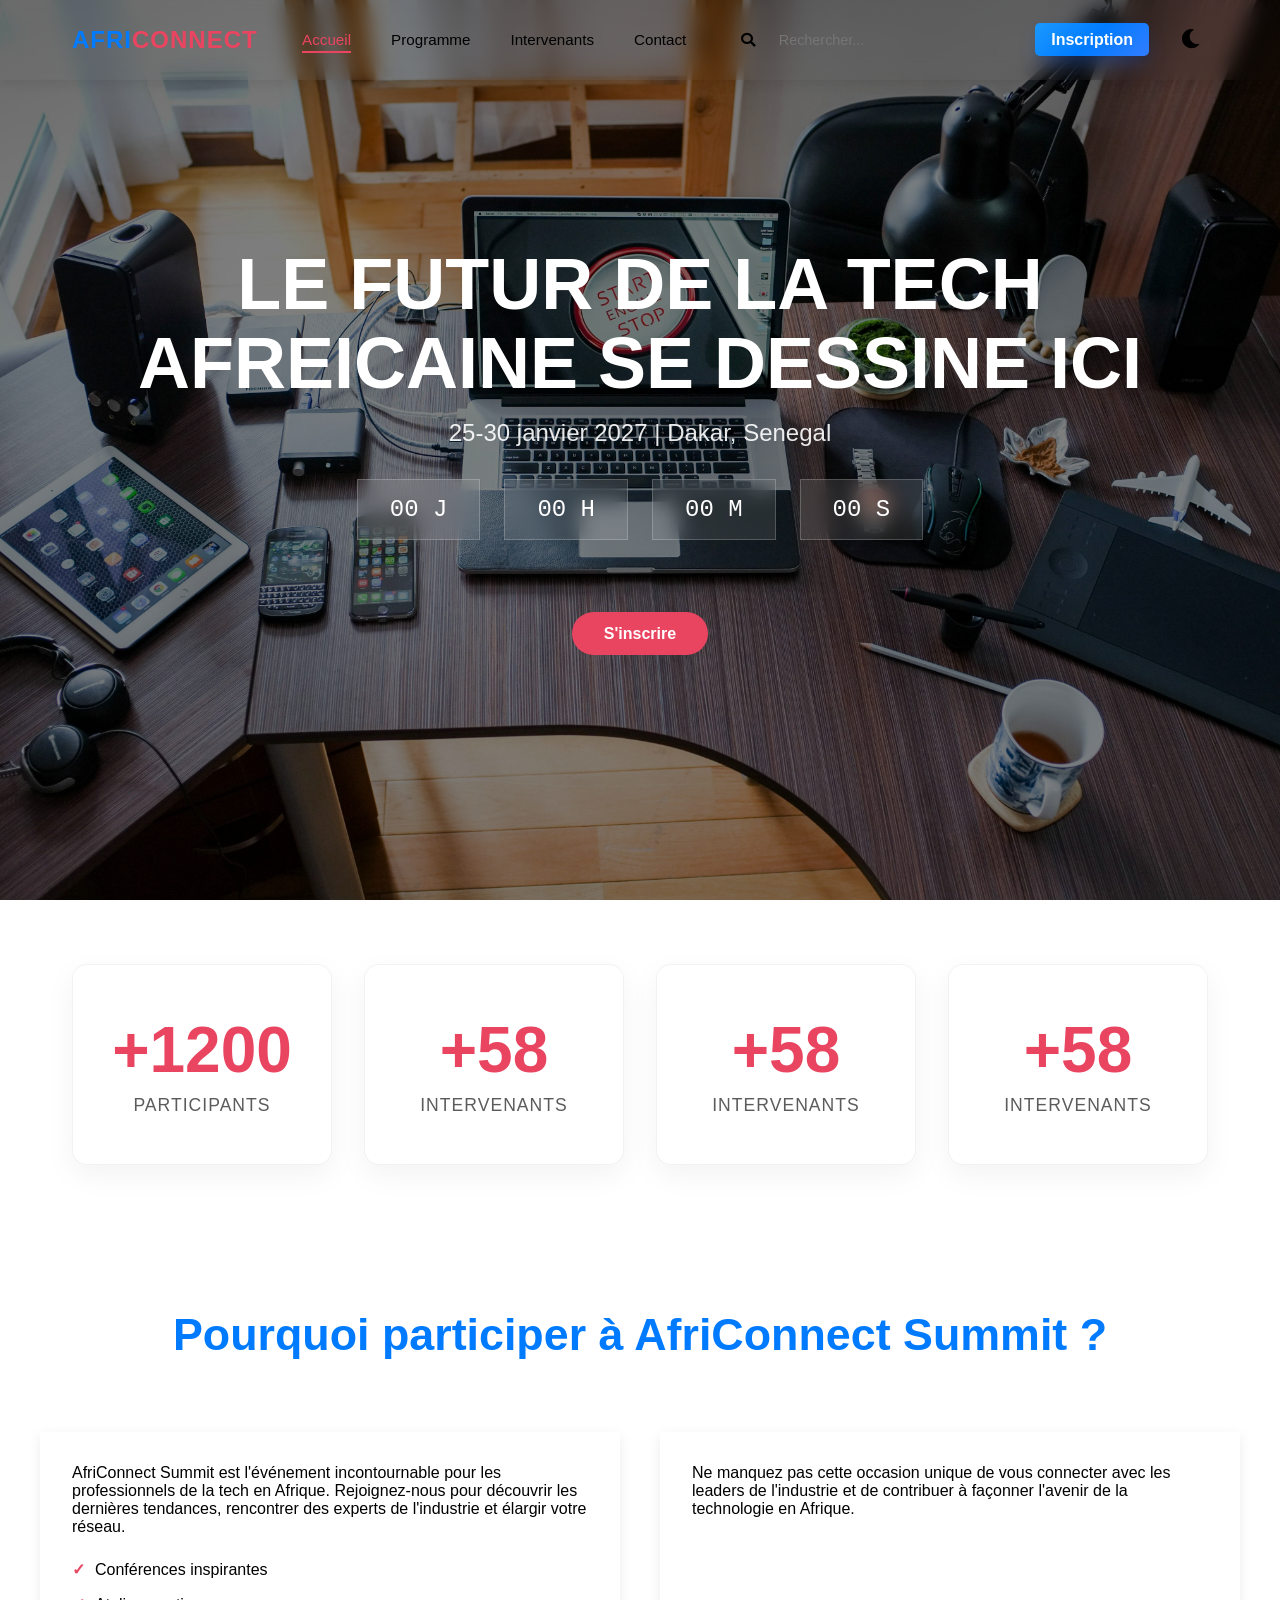
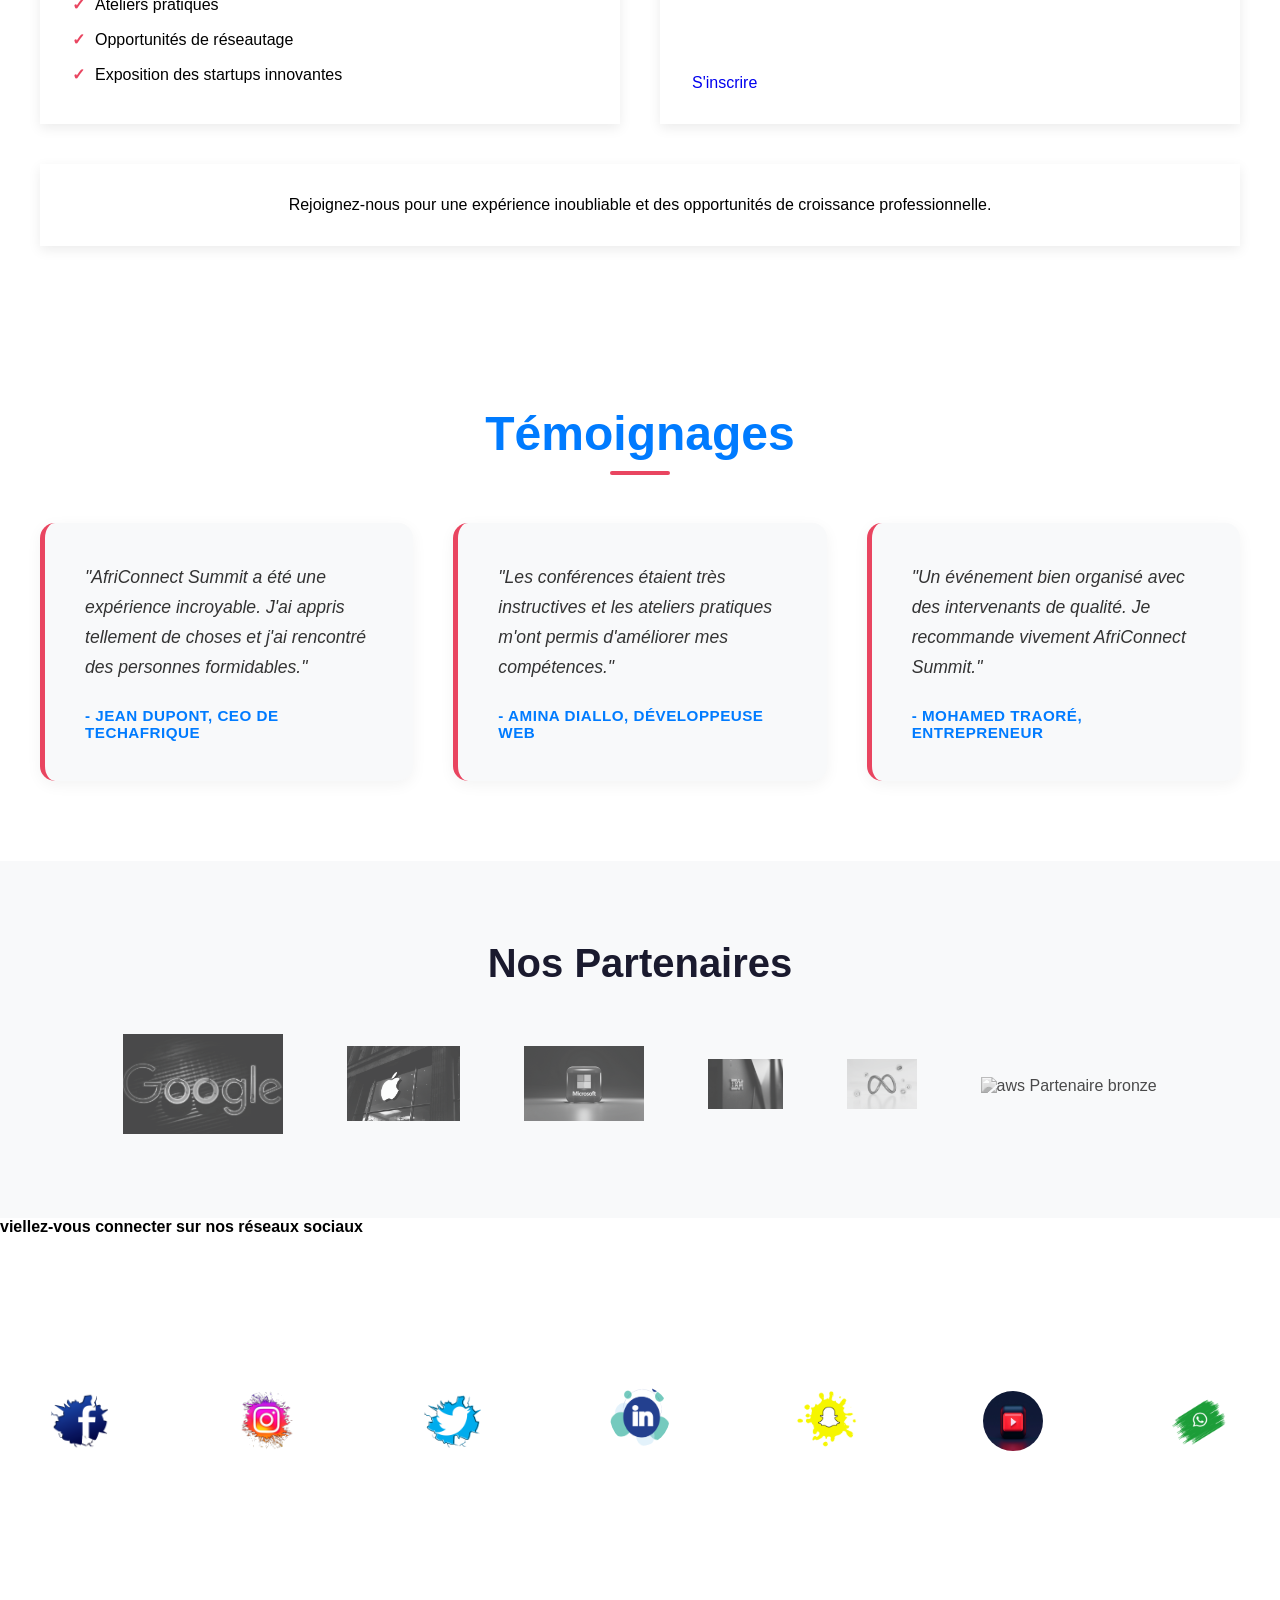
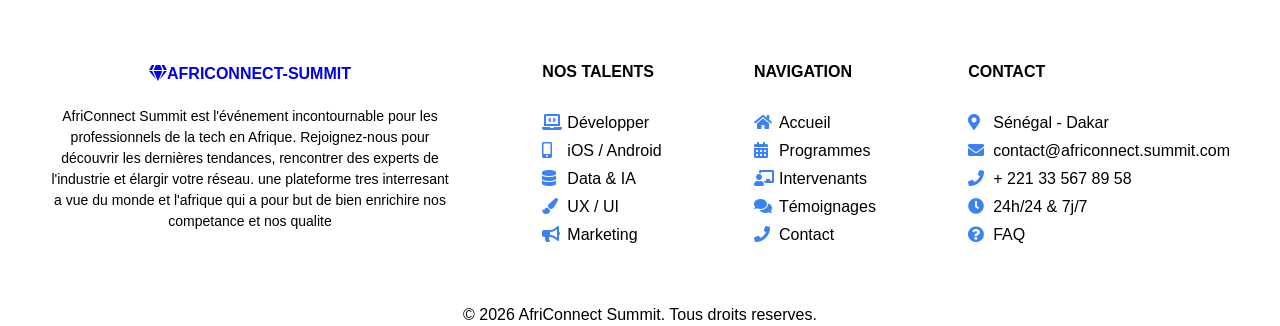
==== commit 7d55bcfb: "CSS : responsive design mobile (375px) et tablette via media queries" ====
--- a/index.html
+++ b/index.html
@@ -214,9 +214,58 @@
                 </div>
             </div>
         </div>
-        <p>&copy; 2023 AfriConnect Summit. All rights reserved.</p>
+        <!-- div: Links  -->
+        <div class="container-footer">
+            <div class="footer-content">           
+                <div class="footer-description">
+                    <h4 class="text-uppercase ">
+                        <a href="index.html" class="summit"><i class="fas fa-gem "></i>AfriConnect-Summit</a>
+                    </h4>
+                    <p class=" text-description">
+                        AfriConnect Summit est l'événement incontournable pour les professionnels de la tech en Afrique. 
+                        Rejoignez-nous pour découvrir les dernières tendances, rencontrer des experts de l'industrie et élargir votre réseau.
+                        une plateforme tres interresant a vue du monde et l'afrique qui a pour but de bien enrichire nos competance et nos qualite
+                        
+                    </p>
+                </div>                
+                <div class="footer-talents">
+                    <h4 class="text-uppercase  ">Nos Talents</h4>
+                    <ul class="list-unstyled footer-links">
+                        <li class="link"><a href="developpement-web.html" class="text-reset"><i class="fas fa-laptop-code icon-width"></i>Développer</a></li>
+                        <li class="link"><a href="mobile.html" class="text-reset"><i class="fas fa-mobile-alt  icon-width"></i>iOS / Android</a></li>
+                        <li class="link"><a href="data-science.html" class="text-reset"><i class="fas fa-database icon-width"></i>Data & IA</a></li>
+                        <li class="link"><a href="design-ux-ui.html" class="text-reset"><i class="fas fa-paint-brush  icon-width"></i>UX / UI</a></li>
+                        <li class="link"><a href="marketing-digital.html" class="text-reset"><i class="fas fa-bullhorn  icon-width"></i>Marketing</a></li>
+                    </ul>
+                </div>
+                <div class="footer-navigation">
+                    <h4 class="text-uppercase">Navigation</h4>
+                    <ul class="list-unstyled footer-links">
+                        <li class="link"><a href="index.html" class="text-reset"><i class="fas fa-home  icon-width"></i>Accueil</a></li>
+                        <li class="link"><a href="programmes.html" class="text-reset"><i class="fas fa-calendar-alt  icon-width"></i>Programmes</a></li>
+                        <li class="link"><a href="intervenants.html" class="text-reset"><i class="fas fa-chalkboard-teacher  icon-width"></i>Intervenants</a></li>
+                        <li class="link"><a href="temoignages.html" class="text-reset"><i class="fas fa-comments  icon-width"></i>Témoignages</a></li>
+                        <li class="link"><a href="contact.html" class="text-reset"><i class="fas fa-phone  icon-width"></i>Contact</a></li>
+                    </ul>
+                </div>               
+                <div class="footer-contact">
+                    <h4 class="text-uppercase">Contact</h4>
+                    <ul class="list-unstyled footer-links">
+                        <li class="link"><a href="http://maps.google.com" target="_blank" class="text-reset"><i class="fas fa-map-marker-alt  icon-width"></i>Sénégal - Dakar</a></li>
+                        <li class="link"><a href="mailto:contact@africonnect.summit.com" class="text-reset"><i class="fas fa-envelope icon-width"></i>contact@africonnect.summit.com</a></li>
+                        <li class="link"><a href="tel:+221335678958" class="text-reset"><i class="fas fa-phone  icon-width"></i>+ 221 33 567 89 58</a></li>
+                        <li class="link"><a href="horaire.html" class="text-reset"><i class="fas fa-clock  icon-width"></i>24h/24 & 7j/7</a></li>
+                        <li class="link"><a href="faq.html" class="text-reset"><i class="fas fa-question-circle icon-width"></i>FAQ</a></li>
+                    </ul>
+                </div>
+            </div>
+        </div>       
+        <!-- Copyright -->
+        <div class="container"> 
+            <p class="text-center">&copy; 2026 AfriConnect Summit. Tous droits reserves.</p> 
+        </div> 
     </footer>
     <!-- links javascript -->
     <script src="js/main.js"></script>
 </body>
-</html>+</html>
--- a/css/style.css
+++ b/css/style.css
@@ -1020,3 +1020,108 @@
     background: linear-gradient(135deg, #2563eb 0%, #06b6d4 100%); 
     box-shadow: 0 10px 20px rgba(37, 99, 235, 0.4); 
 }
+footer div ul li{
+    list-style: none;
+}
+footer div ul li a{
+    color: var(--text-white);
+    text-decoration: none;
+    transition: color 0.3s ease;
+}
+
+/* Couleur de ton Bleu Tech pour le titre principal */
+.text-blue-talent {
+    color: #3b82f6 !important;
+}
+
+/* Titres des colonnes avec une petite bordure discrète */
+.footer-heading {
+    color: var(--bg-dark-color);
+    letter-spacing: 0.5px;
+    position: relative;
+}
+
+/* Force les icônes à avoir la même emprise pour un alignement de texte parfait */
+.icon-width {
+    width: 20px;
+    text-align: center;
+    color: #3b82f6; 
+}
+
+/* Liens du footer plus doux (gris) qui passent au blanc/bleu au survol */
+.footer-links a {
+    text-decoration: none;    
+    transition: all 0.2s ease-in-out;
+    display: inline-block;
+}
+
+.footer-links a:hover {
+    color: var(--bg-primary)!important;
+    transform: translateX(4px); 
+}
+
+.footer-links a:hover .icon-width {
+    color: #06b6d4; 
+}
+.container-footer{
+    text-align: center;
+    padding: 50px;
+}
+.footer-content{
+    display: flex;
+    justify-content: space-between;
+    align-items: center;
+    flex-wrap: wrap;
+}
+.footer-contact{
+    display: flex;
+    flex-direction: column;
+    align-items: flex-start;
+    gap: 10px;
+}
+.footer-navigation{
+    display: flex;
+    flex-direction: column;
+    align-items: flex-start;
+    gap: 10px;
+}
+.footer-talents{
+    display: flex;
+    flex-direction: column;
+    align-items: flex-start;
+    gap: 10px;
+}
+.link{
+    display: flex;
+    align-items: center;
+    gap: 10px;
+    margin-bottom: 10px;
+}
+.link a{
+    color: var(--text-white);
+    text-decoration: none;
+    transition: all 0.2s ease-in-out;
+}
+.link i{
+    padding-right: 25px;
+}
+.text-uppercase {
+    text-transform: uppercase;
+    font-weight: 900;
+    padding-bottom: 20px;
+    line-height: 1.5;
+    
+}
+.summit{
+    margin-top: 25px;
+}
+.footer-description{
+    max-width: 400px;
+    margin-bottom: 20px;
+}
+.footer-description p{
+    color: var(--text-white);
+    font-size: 14px;
+    line-height: 1.5;
+}
+
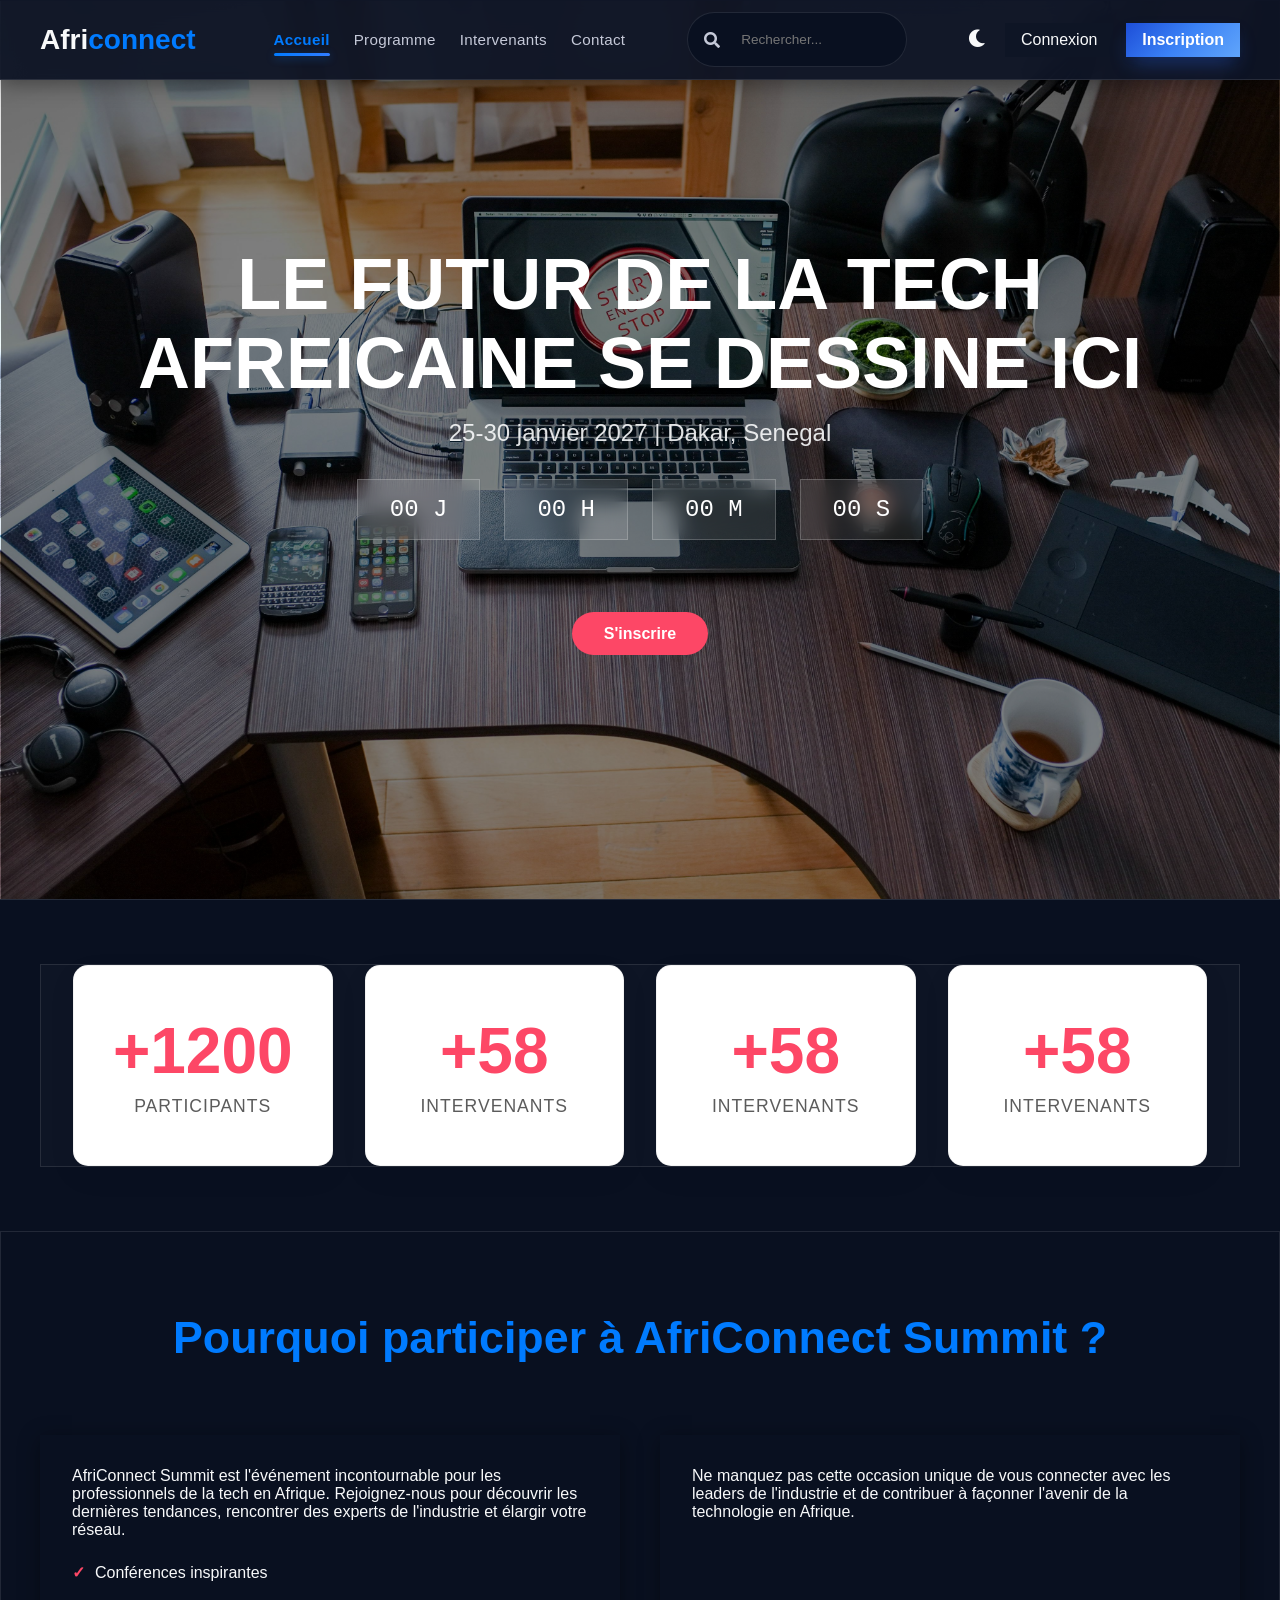
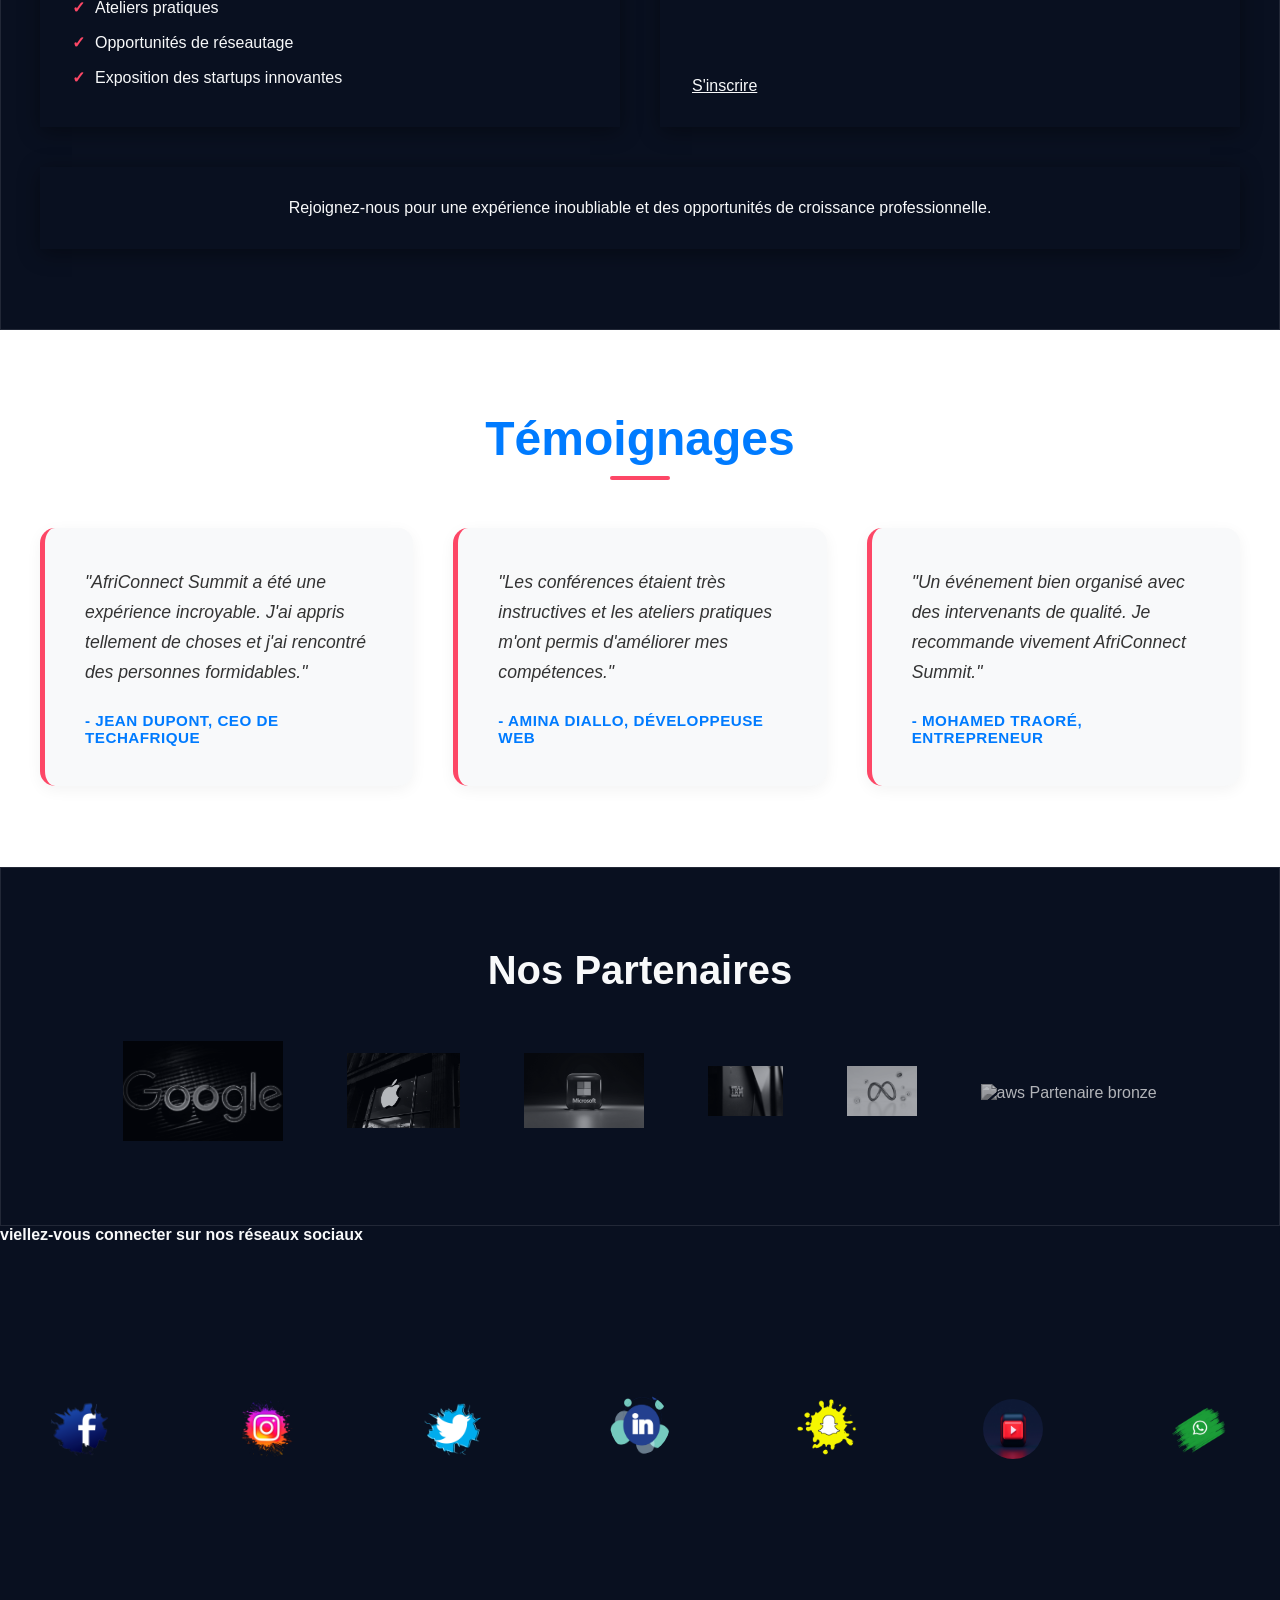
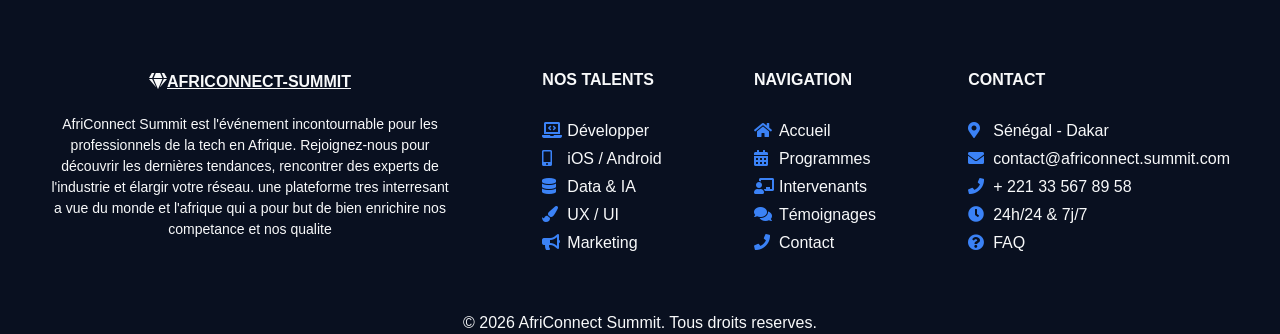
==== commit e13b62b5: ": JS : Dark Mode persistant, navbar dynamique et bouton retour en haut" ====
--- a/index.html
+++ b/index.html
@@ -15,40 +15,46 @@
 </head>
 <body>
     <!-- Header -->
-    <header class="header">
+    <header class="header" id="header">
         <nav class="nav">
-            <!-- Navigation links -->
-            <div class="logo">Afri<span>connect</span></div>
-            <div class="nav-menu" id="nav-menu">
+            <!-- Logo -->
+            <a href="index.html" class="logo">Afri<span>connect</span></a>
+
+            <!-- Bouton Hamburger avec icône FontAwesome -->
+            <button class="hamburger" id="hamburger" type="button" aria-expanded="false" aria-label="Toggle navigation">
+                <i class="fas fa-bars" id="hamburger-icon"></i>
+            </button>
+
+            <!-- Menu principal (Contenu rétractable) -->
+            <div class="nav-menu" id="navMenu">
                 <ul class="nav-links">
                     <li><a href="index.html" class="nav-link active">Accueil</a></li>
                     <li><a href="programme.html" class="nav-link">Programme</a></li>
                     <li><a href="intervenants.html" class="nav-link">Intervenants</a></li>
                     <li><a href="contact.html" class="nav-link">Contact</a></li>
                 </ul>
-            </div>
-            <form class="search-navbar" role="search" action="/recherche" method="GET">
-                <div class="input-group">
-                    <span class="input-group-text bg-light text-muted border-end-0">
-                        <i class="fas fa-search"></i>
-                    </span>
-                    <input class="form-control" type="search" placeholder="Rechercher..." aria-label="Rechercher" name="query">
-                </div>
-            </form>
-            <div class="nav-menu-1" id="nav-menu-1">
-                <div>
-                    <a href="inscription.html" class="btn-inscription">Inscription</a>
-                </div>
-                <button id="theme-toggle" class="theme-toggle">
-                    <i class="fas fa-moon" id="theme-icon"></i>
-                </button>
-            </div>
-            <!-- <button class="hamburger" id="hamburger">
-                <span class="bar"></span>
-                <span class="bar"></span>
-                <span class="bar"></span>
-            </button> -->
+
+                <div class="nav-actions">
+                    <!-- Barre de recherche -->
+                    <form class="search-navbar" role="search" action="/recherche" method="GET">
+                        <div class="search-box">
+                            <i class="fas fa-search search-icon"></i>
+                            <input type="search" placeholder="Rechercher..." aria-label="Rechercher" name="query">
+                        </div>
+                    </form>
+
+                    <!-- Zone d'action (Thème & Boutons) -->
+                    <div class="buttons-group">
+                        <button id="theme-toggle" class="theme-toggle" aria-label="Changer de thème">
+                            <i class="fas fa-moon" id="theme-icon"></i>
+                        </button>
+                        <a href="connexion.html" class="btn-connexion">Connexion</a>
+                        <a href="inscription.html" class="btn-inscription">Inscription</a>
+                    </div>
+                </div>
+            </div>
         </nav>
+
     </header>
     <!-- Main content -->
     <main>
@@ -265,6 +271,10 @@
             <p class="text-center">&copy; 2026 AfriConnect Summit. Tous droits reserves.</p> 
         </div> 
     </footer>
+            <!-- Bouton Retour en haut -->
+        <button id="backToTop" class="back-to-top" aria-label="Retour en haut de la page">
+            <i class="fas fa-arrow-up"></i>
+        </button>
     <!-- links javascript -->
     <script src="js/main.js"></script>
 </body>
--- a/css/style.css
+++ b/css/style.css
@@ -10,162 +10,189 @@
     font-family: 'Poppins', sans-serif;   
 }
 /* les roots */
+/* --- VARIABLES GLOBALES --- */
 :root {
+    /* Identité Visuelle (Palette de base) */
     --primary-color: #007bff;
     --secondary-color: #6c757d;
+    --accent-color: #FD4766; /* Votre rose vif */
     --success-color: #28a745;
-    --main-font: 'Poppins', sans-serif;
-    --color: #fff;
-    --bg-color: #000;
-    --transition: all 0.3s ease;
-    --accent-color: #FD4766;
-    --Secondaire-color: #0e1525;
-    --bg-dark-color: #091020;
-    --bg-white: #fff;
-    --bg-success: #5cb85c;
-    --bg-dander: #d9534f;
-    --bg-primary: #3b82f6 ;     
-    --bg-warnning: #FFFF00; 
-    --gray-color: #c5c9d8bf;
-    --bg-sponsors: #f8f9fa;
+    
+    /* Typographie */
+    --main-font: 'Poppins', sans-serif; /* Police expressive [1] */
+    
+    /* Couleurs de Surface (Thème Clair par défaut) */
+    --bg-body: #f8f9fa;
+    --bg-white: #ffffff;
+    --bg-header: rgba(255, 255, 255, 0.9);
     --text-main: #1a1a2e;
-    --accent-color: #e94560;
-    --transition-fast: 0.4s ease;
+    --text-muted: #6c757d;
+    --border-color: rgba(0, 0, 0, 0.15);
+    
+    /* Éléments Interactifs et Design */
     --nav-height: 80px;
     --border-radius: 8px;
-    --primary-talent-color: #0d6efd; 
     --shadow: 0 4px 12px rgba(0, 0, 0, 0.08);
-    --gradient-color: linear-gradient( -224deg, var(--primary-color) 0, #337DFF 100%);
-    --gradient-text: linear-gradient(120deg, #1C99FE 20,69% var(--primary-color)79,69%);
-    filter: progid DXImageTranform Microsoft gradient(starcColorstr="var(--primary-color)",
-    endColorstr="var(--secondary-color)", GradientType=1);
-
-}
-/*css navbar  */
+    --transition: all 0.3s cubic-bezier(0.4, 0, 0.2, 1);
+    
+    /* Dégradés [4] */
+    --gradient-color: linear-gradient(-224deg, var(--primary-color) 0%, #337DFF 100%);
+    --gradient-text: linear-gradient(120deg, #1C99FE 20.69%, var(--primary-color) 79.69%);
+}
+
+/* --- VARIABLES POUR LE MODE SOMBRE --- */
+[data-theme="dark"] {
+    --bg-body: #091020; /* Votre --bg-dark-color */
+    --bg-white: #0e1525; /* Votre --Secondaire-color */
+    --bg-header: rgba(14, 21, 37, 0.95);
+    --text-main: #f8f9fa;
+    --text-muted: #c5c9d8;
+    --border-color: rgba(255, 255, 255, 0.1);
+    --shadow: 0 4px 20px rgba(0, 0, 0, 0.4);
+}
+
+
+/* ==========================================================================
+   3. RESET ET BASE UNIVERSELLE (Dark Mode appliqué PARTOUT)
+   ========================================================================== */
+* {
+    margin: 0;
+    padding: 0;
+    box-sizing: border-box;
+}
+
+body {
+    font-family: var(--main-font);
+    background-color: var(--bg-body);
+    color: var(--text-main);
+}
+
+/* Application globale des couleurs sur TOUS les textes */
+p, h2, h3, h4, h5, h6, li, a, label {
+    color: var(--text-main);
+    transition: color 0.3s ease;
+}
+
+/* Application des cartes & conteneurs */
+.card, .box, section, article {
+    background-color: var(--bg-white);
+    color: var(--text-main);
+    border: 1px solid var(--border-color);
+    transition: var(--transition);
+}
+
+/* ==========================================================================
+   4. HEADER & NAVBAR
+   ========================================================================== */
 .header {
     position: fixed;
     top: 0;
     left: 0;
     width: 100%;
     height: var(--nav-height);
+    z-index: 1000;
     background-color: var(--bg-header);
-    backdrop-filter: blur(10px); /* Effet de flou moderne */
+    backdrop-filter: blur(12px);
+    border-bottom: 1px solid var(--border-color);
     box-shadow: var(--shadow);
-    z-index: 1000;
+    transition: var(--transition);
+}
+
+.nav {
     display: flex;
     align-items: center;
-    transition: var(--transition);
-}
-/* hearder scroll */
-.header.scrolled {
-    background-color: var(--secondary-color);
-    box-shadow: 0 2px 10px rgba(0, 0, 0, 0.1);
-    padding: 10px 10px;
-}
-/* navbar */
-.nav {
-    display: flex;
     justify-content: space-between;
-    align-items: center;
-    width: 100%;
-    max-width: 1200px;
-    margin: 0 auto;
-    padding: 0 2rem;
-}
-
-/* --- LOGO --- */
+    height: 100%;
+    padding: 0 10px;
+    max-width: 1400px;
+    margin: 0 30px;
+}
+
 .logo {
     font-size: 1.5rem;
-    font-weight: 800;
-    font-family: 'Montserrat', sans-serif;
+    font-weight: 700;
+    color: var(--text-main);
+    text-decoration: none;
+    z-index: 1100;
+}
+
+.logo span {
     color: var(--primary-color);
+}
+
+/* Hamburger Icon */
+.hamburger {
+    background: transparent;
+    border: none;
+    font-size: 1.5rem;
+    color: var(--text-main);
+    cursor: pointer;
+    padding: 0.5rem;
+    z-index: 1100;
+}
+
+/* Recherche & Actions */
+.search-box {
+    display: flex;
+    align-items: center;
+    background-color: var(--bg-body);
+    border: 1px solid var(--border-color);
+    border-radius: 50px;
+    padding: 0.4rem 1rem;
+    gap: 0.5rem;
+}
+
+.search-icon {
+    color: var(--text-muted);
+}
+
+.search-box input {
+    border: none;
+    outline: none;
+    background: transparent;
+    width: 100%;
+    font-size: 0.85rem;
+    color: var(--text-main);
+    font-family: var(--main-font);
+}
+
+.buttons-group {
+    display: flex;
+    align-items: center;
+    gap: 0.8rem;
+}
+
+.theme-toggle {
+    background: transparent;
+    border: none;
+    color: var(--text-main);
+    font-size: 1.1rem;
+    cursor: pointer;
+    padding: 0.4rem;
+}
+
+/* --- Bouton Connexion (Style Minimaliste/Bordure fine) --- */
+.btn-connexion {
+    color: var(--text-main) !important;
+    padding: 8px 16px;
+    background: var(--bg-white);
+    border: 1px solid rgba(255, 255, 255, 0.4);
+    font-weight: 500;
+    transition: all 0.3s ease;
     text-decoration: none;
-    text-transform: uppercase;
-    letter-spacing: 1px;
-}
-
-.logo span {
-    color: var(--accent-color);
-}
-
-/* --- MENU DE NAVIGATION --- */
-.nav-links {
-    display: flex;
-    list-style: none;
-    gap: 2.5rem;
-}
-.nav-link {
-    text-decoration: none;
-    color: var(--text-color);
-    font-weight: 500;
-    font-size: 0.95rem;
-    transition: var(--transition);
-    position: relative;
-}
-.nav-link:hover, .nav-link.active {
-    color: var(--accent-color);
-}
-/* Petit soulignement animé au survol */
-.nav-link::after {
-    content: '';
-    position: absolute;
-    bottom: -5px;
-    left: 0;
-    width: 0;
-    height: 2px;
-    background-color: var(--accent-color);
-    transition: var(--transition);
-}
-.nav-link:hover::after, .nav-link.active::after {
-    width: 100%;
-}
-.nav-menu-1 {
-    display: flex;
-    align-items: center;
-    gap: 1.5rem;
-}
-.nav-menu-1  .theme-toggle {
-    background: var(--accent-color);
-    border: none;
-    border-radius: var(--border-radius);
-    padding: 0.7rem 1.5rem;
-    transition: var(--transition);
-    cursor: pointer;
-}
-.nav-menu-1 .theme-toggle:hover {
-    transform: translateY(-3px); /* Animation suggérée par les modèles [5] */
-    box-shadow: 0 5px 15px rgba(233, 69, 96, 0.4);
-}
-.search-navbar {
-  min-width: 260px;
-} 
-.search-navbar .input-group {
-  border-radius: 30px; 
-  overflow: hidden;
-}
-.search-navbar .input-group .input-group-text {
-    color: var(--text-gray);
-    transition: color 0.2s ease;
-    cursor: pointer;
-    font-size: 0.9rem;
-    padding: 12px 10px;
-}
-
-.search-navbar .form-control {
-    font-size: 0.9rem;
-    border: none;
-    background: transparent;
-    padding: 10px 10px;
-
-}
-
-.search-navbar .form-control:focus {
-  box-shadow: none;
-  background-color: #ffffff !important;
-} 
+    border: 5px;
+}
+
+.btn-connexion:hover {
+    border-color: transparent !important;
+    transform: translateY(-1px);
+    box-shadow: 0 4px 6px -1px rgba(0, 0, 0, 0.1), 0 10px 20px -5px rgba(37, 99, 235, 0.4) !important;
+    background: linear-gradient(135deg, #1d4ed8 0%, #3b82f6 50%, #60a5fa 100%) !important;
+}
+
 /* --- Bouton Inscription (Style Dégradé Lumineux) --- */
 .btn-inscription {
-    background: linear-gradient(135deg, #1C99FE, var(--primary-color), #337DFF);
+    background: linear-gradient(135deg, #1d4ed8 0%, #3b82f6 50%, #60a5fa 100%) !important;
     box-shadow: 0 4px 6px -1px rgba(0, 0, 0, 0.1), 0 10px 20px -5px rgba(37, 99, 235, 0.4) !important;
     border: none;
     padding: 8px 16px;
@@ -173,34 +200,307 @@
     font-weight: 600;
     transition: all 0.3s ease;
     text-decoration: none;
-    border-radius: 5px;
-}
+    border: 2px;
+}
+
 .btn-inscription:hover {
     color:var(--primary-talent-color) !important;
     background: transparent !important;
     box-shadow: 0 4px 6px -1px rgba(0, 0, 0, 0.1), 0 10px 20px -5px rgba(37, 99, 235, 0.4) !important;
     transform: translateY(-1px);
     filter: brightness(1.1);
-    border-radius: 5px;
-}
-
-/* Bouton Toggle Thème */
-.theme-toggle {
-    background: transparent !important;
-    color: var(-primary-color) !important;
+    
+}
+
+
+/* ==========================================================================
+   5. MEDIA QUERIES (RESPONSIVE ADAPTATIF)
+   ========================================================================== */
+
+/* A. MOBILE (Exemple iPhone 375px et jusqu'à 767px) */
+@media (max-width: 767px) {
+    .hamburger { display: block; }
+
+    .nav-menu {
+        position: fixed;
+        top: 0;
+        right: -100%;
+        width: 85%;
+        max-width: 320px;
+        height: 100vh;
+        background-color: var(--bg-white);
+        display: flex;
+        flex-direction: column;
+        padding: calc(var(--nav-height) + 1.5rem) 1.5rem 2rem;
+        gap: 1.5rem;
+        box-shadow: -10px 0 30px rgba(0, 0, 0, 0.3);
+        transition: right 0.35s ease;
+        z-index: 1050;
+    }
+
+    .nav-menu.open { right: 0 !important; }
+
+    .nav-links {
+        list-style: none;
+        display: flex;
+        flex-direction: column;
+        gap: 1.2rem;
+    }
+
+    .nav-actions {
+        display: flex;
+        flex-direction: column;
+        gap: 1.2rem;
+        margin-top: auto;
+    }
+
+    .buttons-group {
+        display: flex;
+        justify-content: space-between;
+        width: 100%;
+    }
+}
+
+/* B. TABLETTE (768px à 1199px) */
+@media (min-width: 768px) and (max-width: 1199px) {
+    .hamburger { display: block; }
+
+    .nav-menu {
+        position: fixed;
+        top: 0;
+        right: -100%;
+        width: 380px;
+        height: 100vh;
+        background-color: var(--bg-white);
+        display: flex;
+        flex-direction: column;
+        padding: calc(var(--nav-height) + 2rem) 2rem 2rem;
+        gap: 2rem;
+        box-shadow: -10px 0 30px rgba(0, 0, 0, 0.3);
+        transition: right 0.35s ease;
+        z-index: 1050;
+    }
+
+    .nav-menu.open { right: 0 !important; }
+
+    .nav-links {
+        list-style: none;
+        display: flex;
+        flex-direction: column;
+        gap: 1.5rem;
+    }
+
+    .nav-actions {
+        display: flex;
+        flex-direction: column;
+        gap: 1.5rem;
+        margin-top: auto;
+    }
+}
+
+/* C. DESKTOP (1200px+) */
+@media (min-width: 1200px) {
+    .hamburger { display: none !important; }
+
+    .nav-menu {
+        position: static;
+        width: auto;
+        height: auto;
+        background: transparent;
+        display: flex !important;
+        align-items: center;
+        justify-content: space-between;
+        flex-grow: 1;
+        margin-left: 3rem;
+        box-shadow: none;
+        padding: 0;
+    }
+
+    .nav-links {
+       list-style: none;
+        display: flex;
+        align-items: center;
+        justify-content: center;
+        gap: 2.5rem; /* Espacement élégant entre chaque lien */
+        margin: 0 auto; /* Force le centrage parfait au milieu de la nav */
+    }
+
+    .nav-actions {
+        display: flex;
+        align-items: center;
+        gap: 1.5rem;
+    }
+
+    .search-box { width: 220px; }
+}
+
+.nav-links {
+    list-style: none;
+    display: flex;
+    align-items: center;
+    gap: 2rem;
+}
+
+.nav-link {
+    position: relative;
+    color: var(--text-muted);
+    text-decoration: none;
+    font-size: 0.95rem;
+    font-weight: 500;
+    padding: 0.5rem 0;
+    letter-spacing: 0.3px;
+    transition: color 0.3s ease, transform 0.2s ease;
+    display: inline-block;
+}
+
+/* 1. Ligne animée sous le lien au survol */
+.nav-link::after {
+    content: '';
+    position: absolute;
+    bottom: 0;
+    left: 0;
+    width: 0%;
+    height: 3px;
+    background: var(--gradient-color);
+    border-radius: 4px;
+    transition: width 0.35s cubic-bezier(0.4, 0, 0.2, 1);
+}
+
+/* EFFET HOVER (Survol) */
+.nav-link:hover {
+    color: var(--text-main);
+    transform: translateY(-2px); /* Légère élévation vers le haut */
+}
+
+.nav-link:hover::after {
+    width: 100%; /* La barre s'étend de gauche à droite */
+}
+
+/* 2. STYLE DU LIEN ACTIF (Page en cours) */
+.nav-link.active {
+    color: var(--primary-color) !important;
+    font-weight: 600;
+}
+
+.nav-link.active::after {
+    width: 100%;
+    background: var(--gradient-color);
+    box-shadow: 0 2px 8px rgba(0, 123, 255, 0.4); /* Effet lumineux sous le lien actif */
+}
+
+/* ==========================================================================
+   ADAPTATION MOBILE & TABLETTE (< 1200px)
+   ========================================================================== */
+@media (max-width: 1199px) {
+    .nav-links {
+        flex-direction: column;
+        align-items: flex-start;
+        width: 100%;
+        gap: 1.2rem;
+    }
+
+    .nav-link {
+        font-size: 1.1rem; /* Plus grand sur mobile pour la lisibilité */
+        width: 100%;
+        padding: 0.6rem 0.8rem;
+        border-radius: var(--border-radius);
+    }
+
+    /* Animation différente sur mobile : effet de fond au survol */
+    .nav-link:hover {
+        background-color: var(--border-color);
+        transform: translateX(5px); /* Glisse légèrement vers la droite */
+    }
+
+    .nav-link::after {
+        display: none; /* Désactive la barre inférieure sur mobile pour privilégier le fond */
+    }
+
+    .nav-link.active {
+        background: var(--gradient-color);
+        color: #ffffff !important;
+        box-shadow: var(--shadow);
+    }
+}
+header.scrolled {
+    background-color: #333;
+    box-shadow: 0 2px 10px rgba(0,0,0,0.1);
+}
+
+
+/* Bouton Retour en Haut */
+.back-to-top {
+    position: fixed;
+    bottom: 30px;
+    right: 30px;
+    width: 45px;
+    height: 45px;
+    background-color: #1e62ff; /* Bleu AfriConnect */
+    color: #ffffff;
+    border: none;
+    border-radius: 50%;
+    cursor: pointer;
+    display: flex;
+    align-items: center;
+    justify-content: center;
     font-size: 1.2rem;
-    padding: 0.5rem !important;
-}
-a{
-    text-decoration: none;
-    cursor: pointer;
-}
-.theme-toggle:hover {
-    color: var(--bg-primary);
-    transform: rotate(15deg);
-    box-shadow: 0 4px 6px -1px rgba(0, 0, 0, 0.1), 0 10px 20px -5px rgba(37, 99, 235, 0.4) !important;
-
-}
+    box-shadow: 0 4px 12px rgba(0, 0, 0, 0.3);
+    
+    /* Animation de disparition / apparition */
+    opacity: 0;
+    visibility: hidden;
+    transform: translateY(20px);
+    transition: opacity 0.3s ease, visibility 0.3s ease, transform 0.3s ease, background-color 0.2s ease;
+    z-index: 999;
+}
+
+/* État actif lorsque la classe .show est ajoutée en JS */
+.back-to-top.show {
+    opacity: 1;
+    visibility: visible;
+    transform: translateY(0);
+}
+
+/* Effet au survol */
+.back-to-top:hover {
+    background-color: #1550d6;
+    transform: translateY(-3px);
+}
+
+
+
+
+
+
+
+
+
+
+
+
+
+
+
+
+
+
+
+
+
+
+
+
+
+
+
+
+
+
+
+
+
+
+/* Css page acceiulle */
 #hero {
     min-height: 100vh;
     display: flex;
@@ -1125,3 +1425,188 @@
     line-height: 1.5;
 }
 
+
+@media screen and (max-width: 480px) {
+    .nav { padding: 0 1rem; }
+    .logo { font-size: 1.2rem; }
+}
+/* 1. TABLETTE (768px) : On commence à réduire les espaces */
+@media screen and (max-width: 1024px) {
+    .nav-links { gap: 1rem; }
+    .search-navbar { display: none; } /* Cache la recherche sur tablette pour gagner de la place */
+}
+
+/* 2. MOBILE (768px et moins) : Passage au menu hamburger [4] */
+@media screen and (max-width: 768px) {
+    .hamburger { display: flex; }
+}
+/* --- RESPONSIVITÉ ---  page Accueil*/
+@media screen and (max-width: 768px) {
+    .nav-menu {
+        display: none; /* À remplacer par un menu mobile via JS */
+    }
+    
+    .nav {
+        padding: 0 1rem;
+    }
+
+    .nav-menu-1 button {
+        padding: 0.5rem 1rem;
+        font-size: 0.8rem;
+    }
+}
+@media screen and (max-width: 767px) {
+    .themes-grid {
+        grid-template-columns: 1fr; /* Passage à 1 colonne sur mobile */
+    }
+}
+@media screen and (max-width: 768px) {
+    .hero {
+        padding: 4rem 1rem;
+        min-height: 50vh; /* Hauteur réduite sur mobile [7] */
+    }
+}
+@keyframes fadeIn {
+    from {
+        opacity: 0;
+        transform: translateY(30px);
+    }
+    to {
+        opacity: 1;
+        transform: translateY(0);
+    }
+}
+@media screen and (max-width: 767px) {
+    .bento-container {
+        grid-template-columns: 1fr;
+    }
+    .item-large, .item-medium { grid-column: span 1; }
+}
+
+@media screen and (max-width: 480px) {
+    .speakers-grid, .freelance-grid {
+        grid-template-columns: 1fr; /* Force une seule colonne */
+    }
+    .speaker-card img {
+        height: 250px; /* Réduction de l'image sur petit écran */
+    }
+}
+@media screen and (max-width: 768px) {
+    .partenaires-container {
+        flex-direction: column; /* Empilement vertical sur mobile [7] */
+        gap: 2rem;
+    }
+    .gold img, .silver img, .bronze img {
+        height: 60px; 
+    }
+}
+/* --- RESPONSIVITÉ (768px) --- PROGRAMME */
+@media screen and (max-width: 768px) {
+    .hero-programme {
+        min-height: 30vh;
+        padding: 3rem 1rem;
+    }
+}
+@keyframes fadeIn {
+    from { opacity: 0; transform: translateY(10px); }
+    to { opacity: 1; transform: translateY(0); }
+}
+/* --- RESPONSIVITÉ (768px) --- Intervenants */
+@media screen and (max-width: 375px) {
+    #intervenants {
+        padding: 3rem 1rem;
+    }
+    
+    .temoignages-container {
+        grid-template-columns: 1fr; /* Force une seule colonne sur iPhone */
+    }
+}
+/* --- RESPONSIVITÉ (Media Queries) --- */
+@media (max-width: 1024px) {
+    .speakers-grid { grid-template-columns: repeat(2, 1fr); } /* 2 colonnes tablette */
+}
+
+@media (max-width: 767px) {
+    .speakers-grid { grid-template-columns: 1fr; } /* 1 colonne mobile */
+}
+
+.contact-wrapper {
+    display: flex;
+    flex-wrap: wrap; /* Permet la bascule 2 cols -> 1 col */
+    gap: 3rem;
+}
+
+.contact-form {
+    flex: 1 1 500px; /* Prend au moins 500px ou tout l'espace [21] */
+}
+/* Informations de contact */
+.contact-info {
+    flex: 1 1 300px;
+}
+/* --- RESPONSIVITÉ (375px) --- */
+
+@media screen and (max-width: 768px) {
+    .contact-wrapper {
+        flex-direction: column; /* Passage en colonne sur tablette/mobile [7] */
+    }
+    .contact-form {
+        padding: 1.5rem;
+    }
+}
+@media screen and (max-width: 600px) {
+    .tabs-nav {
+        flex-direction: column; /* Les boutons de jours s'empilent */
+        width: 100%;
+    }
+    .tab-btn {
+        width: 100%;
+    }
+}
+@media screen and (max-width: 768px) {
+    .map-container iframe {
+        height: 300px; /* Réduit la hauteur pour l'ergonomie mobile */
+    }
+}
+@media (min-width: 768px) {
+    .nav-menu {
+        width: 50%;
+        max-width: 400px;
+    }
+
+    .logo {
+        font-size: 1.75rem;
+    }
+}
+@media (min-width: 1200px) {
+    .hamburger {
+        display: none; /* Masque le bouton hamburger */
+    }
+    .nav-menu {
+        position: static;
+        height: auto;
+        width: auto;
+        max-width: none;
+        flex-direction: row;
+        align-items: center;
+        padding: 0;
+        gap: 2rem;
+        box-shadow: none;
+        background: transparent;
+    }
+
+    .nav-links {
+        flex-direction: row;
+        gap: 1.5rem;
+    }
+
+    .search-navbar {
+        width: 250px;
+    }
+
+    .nav-menu-1 {
+        margin-top: 0;
+        padding-top: 0;
+        border-top: none;
+        gap: 1rem;
+    }
+}
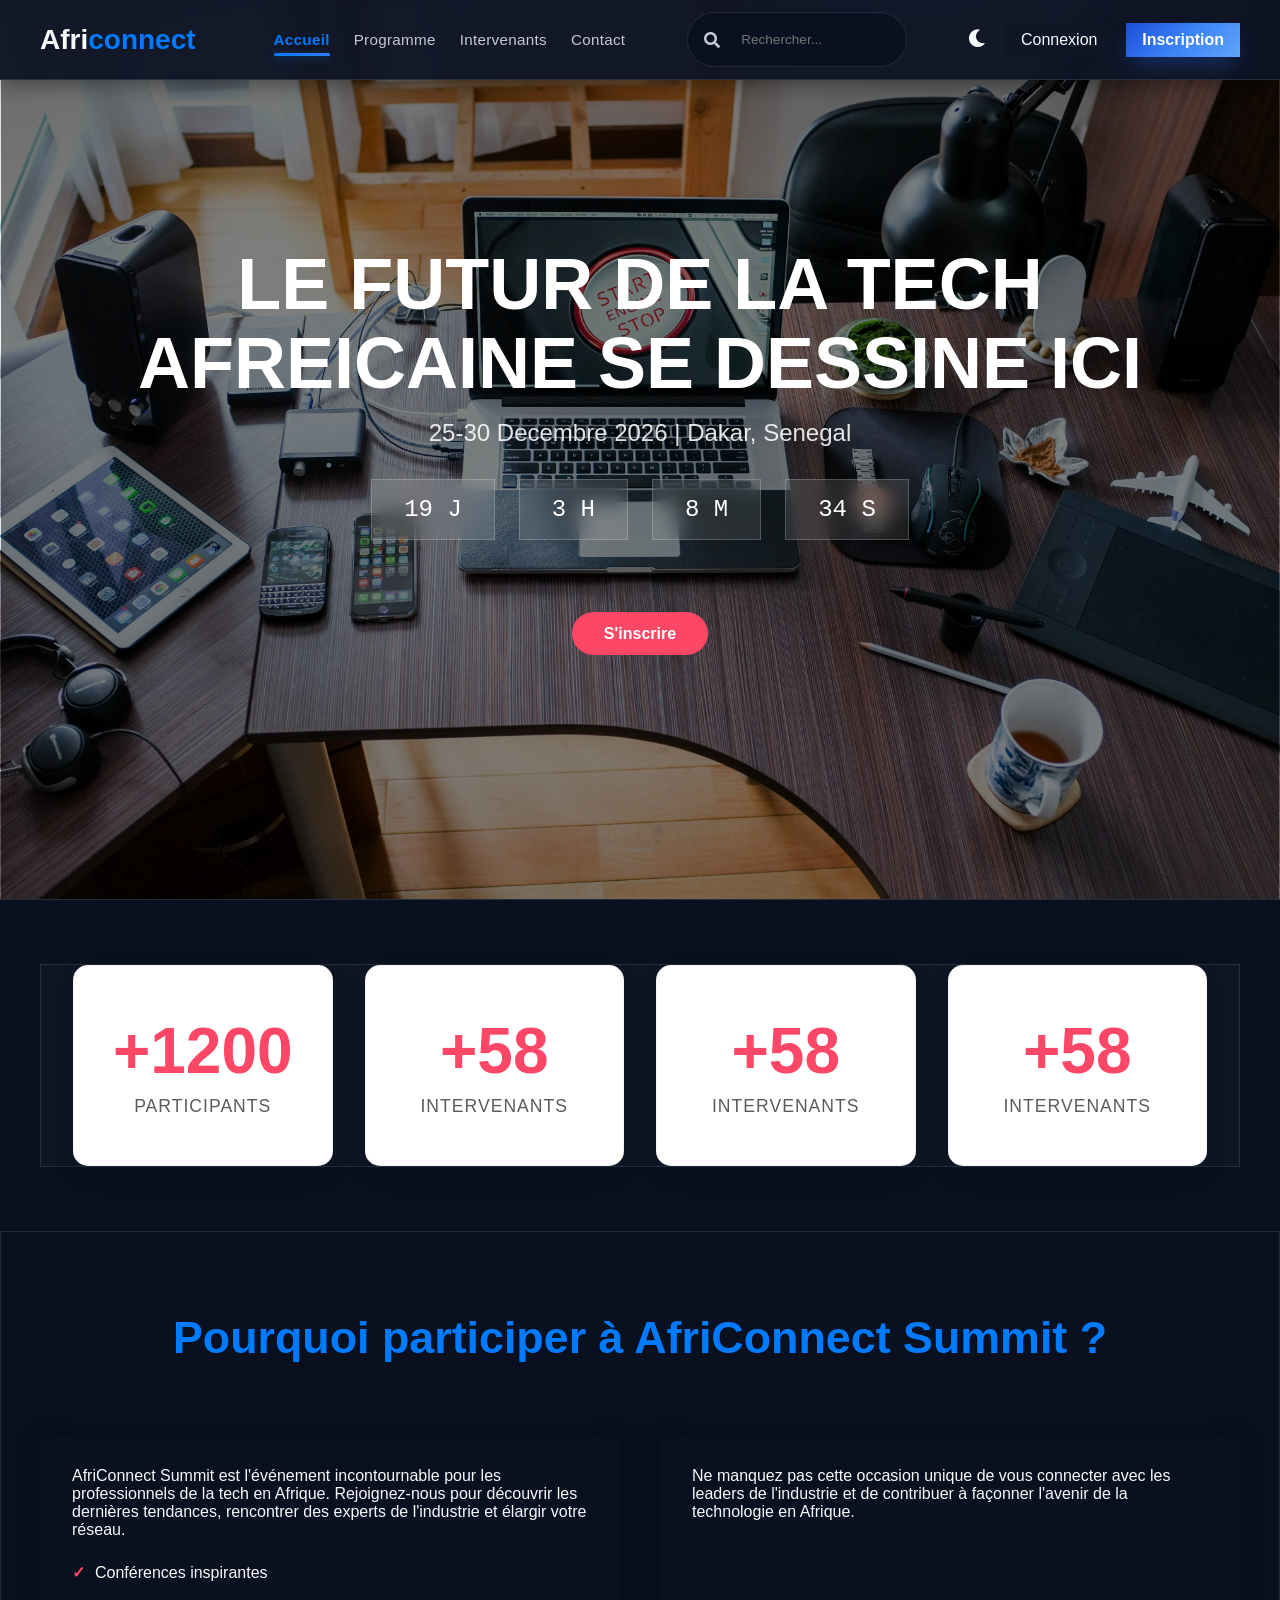
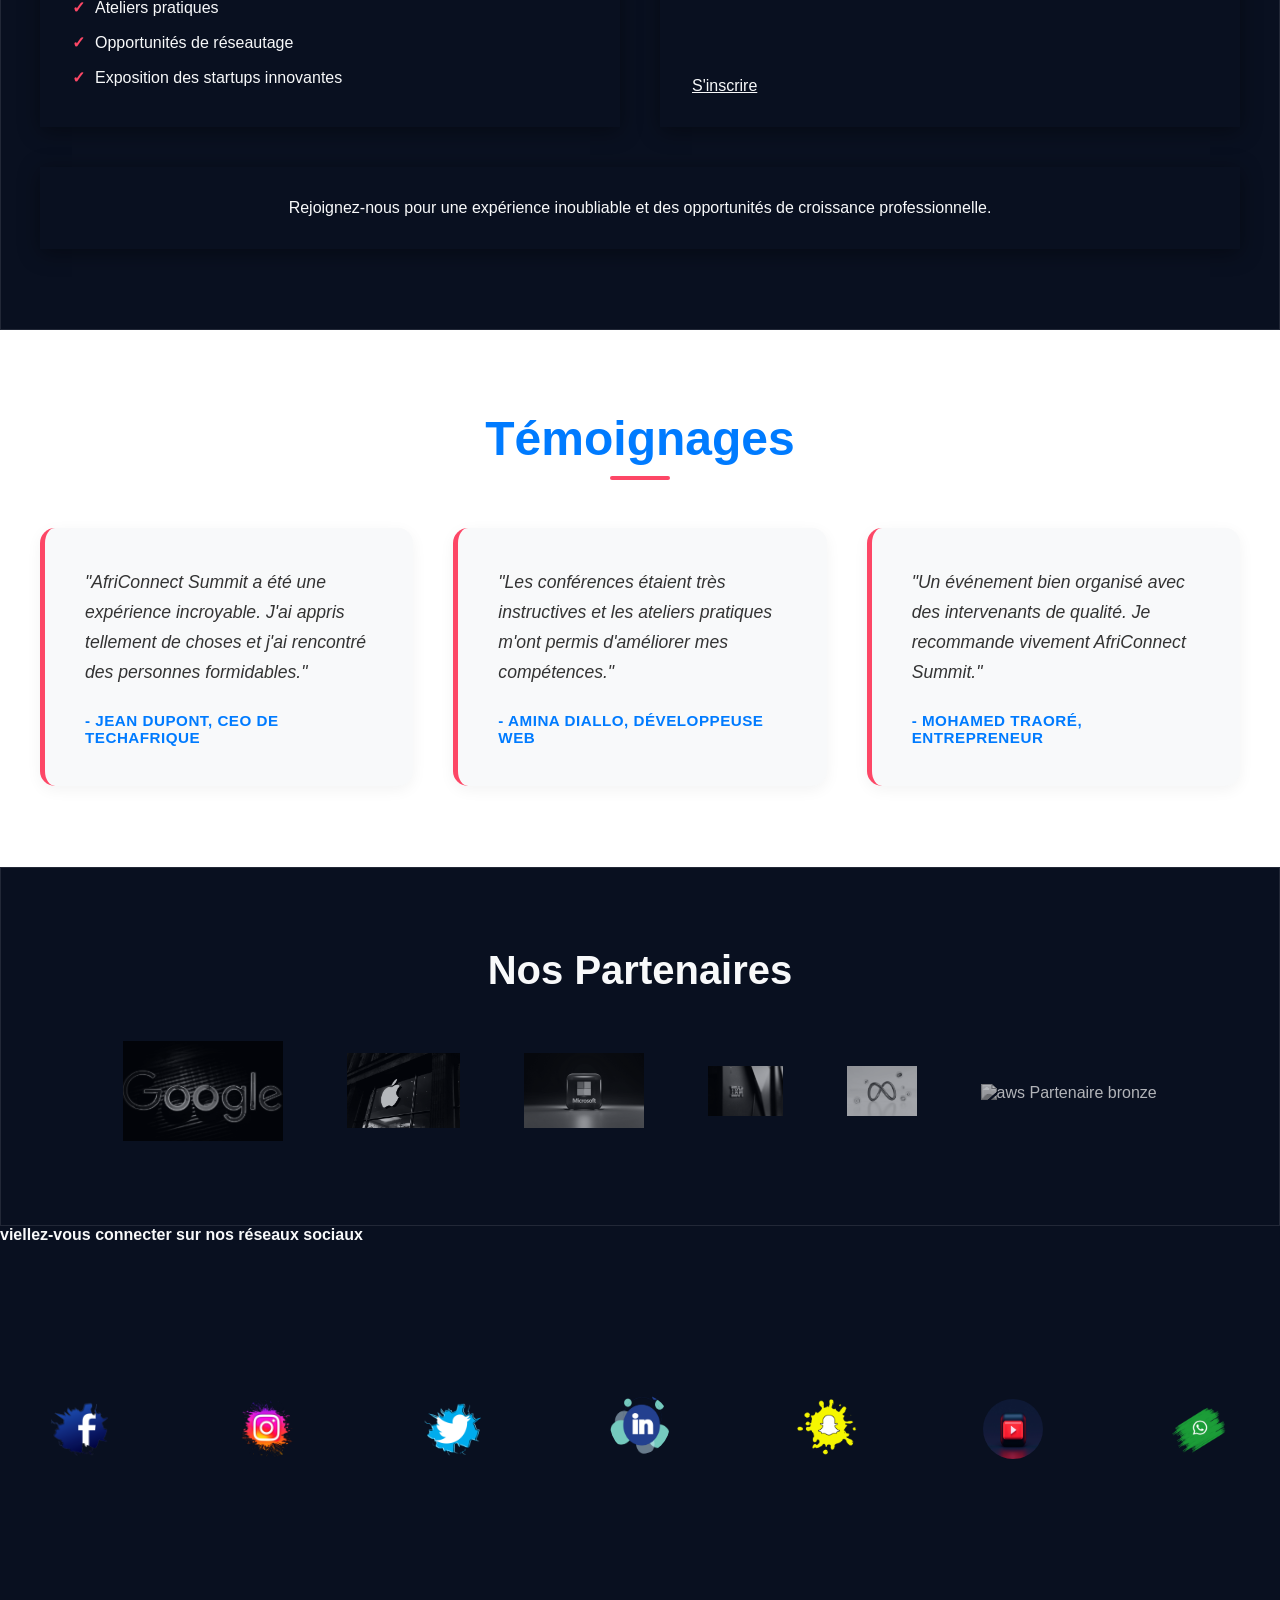
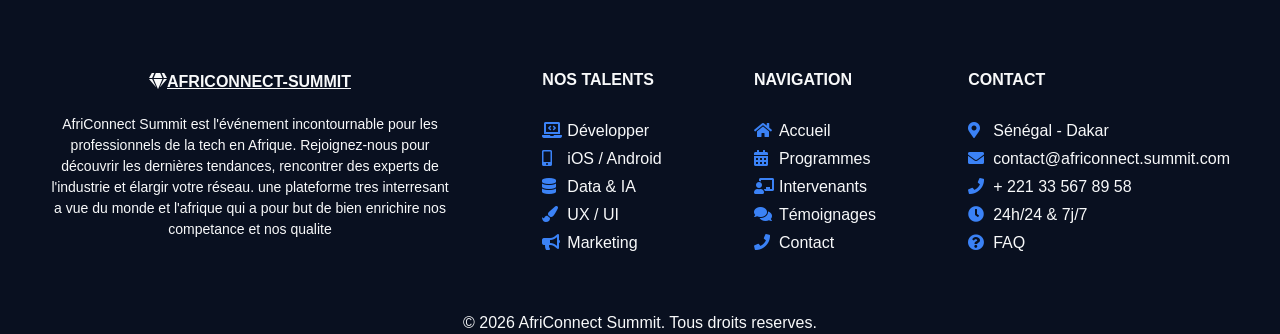
==== commit f63af2c9: ": JS : compte à rebours, compteurs animés et animations au scroll" ====
--- a/index.html
+++ b/index.html
@@ -61,12 +61,8 @@
         <!-- Hero section -->
         <section id="hero">
             <h1>Le futur de la Tech Afreicaine se dessine ici</h1>
-            <p>25-30 janvier 2027 | Dakar, Senegal</p>
+            <p>25-30 Decembre 2026 | Dakar, Senegal</p>
             
-            <!-- <div id="countdown"><span>00j</span></div>
-            div id="countdown"><span>00h</span></div>
-            <div id="countdown"><span>00m</span></div>
-            div id="countdown"><span>00s</span></div> -->
             <div class="countdown-container">
                 <div class="countdown-item">
                     <span id="days">00 J</span>
--- a/css/style.css
+++ b/css/style.css
@@ -827,14 +827,8 @@
     height: clamp(35px, 4vw, 50px); 
 }
 /* Mon Programme  */
-.tabs-nav {
-    display: flex;
-    justify-content: center;
-    gap: 15px;
-    margin-bottom: 2rem;
-}
-
-.tab-btn {
+
+/* .tab-btn {
     margin: 20px 5px;
     padding: 12px 25px;
     cursor: pointer;
@@ -844,139 +838,124 @@
     transition: var(--transition);
     border-radius: 50px;
     border: 1px solid var(--primary-color);
-}
+} */
 .tab-btn.active {
     background: var(--primary-bg);
     color: var(--white);
 }
-/* Gestion de l'affichage des contenus */
-.tab-pane {
-    display: none; /* Masqué par défaut */
-}
-
-.tab-pane.active {
-    display: block; /* Affiché si actif */
-    animation: fadeIn 0.5s ease;
-}
-
-/* Style du tableau HTML */
+/* --- HERO INTERNE --- */
+.hero-interne {
+    height: 45vh;
+    background: url('../images/hero-programme.jpg') center/cover no-repeat;
+    position: relative;
+    display: flex;
+    align-items: center;
+    color: var(--color);
+}
+
+.hero-overlay {
+    width: 100%;
+    padding: 2rem;
+    background: linear-gradient(to right, rgba(0, 123, 255, 0.8), transparent);
+}
+
+.hero-interne h1 {
+    font-family: var(--main-font);
+    font-size: clamp(2.5rem, 6vw, 4rem); /* Taille fluide [7] */
+    text-transform: uppercase;
+}
+
+/* --- ONGLETS (Flexbox & Glassmorphism) --- */
+.tabs-nav {
+    display: flex;
+    justify-content: center;
+    gap: 1.5rem;
+    margin-bottom: 3rem;
+}
+
+.tab-btn {
+    padding: 1rem 2rem;
+    border: 1px solid var(--primary-color);
+    background: var(--bg-white);
+    border-radius: var(--border-radius);
+    box-shadow: var(--shadow);
+    cursor: pointer;
+    transition: var(--transition); /* Transition obligatoire [5] */
+    font-weight: 600;
+    color: var(--text-main);
+}
+
+.tab-btn.active {
+    background: var(--primary-color);
+    color: white;
+    transform: translateY(-5px);
+}
+.section-title {
+    padding: 50px;
+}
+/* --- TABLEAUX STYLISÉS --- */
 .schedule-table {
     width: 100%;
-    border-collapse: collapse; /* Fusion des bordures pour un aspect net [4] */
-    margin-top: 1rem;
-    box-shadow: 0 4px 15px rgba(0,0,0,0.05);
-}
-
-.schedule-table th, .schedule-table td {
-    padding: 15px;
-    border: 1px solid #ddd;
+    border-collapse: collapse;
+    background: var(--bg-white);
+    border-radius: var(--border-radius);
+    overflow: hidden;
+    box-shadow: var(--shadow);
+}
+
+.schedule-table th {
+    background: var(--Secondaire-color);
+    color: white;
+    padding: 1.5rem;
     text-align: left;
 }
 
-.schedule-table thead {
-    background-color: var(--table-header);
-    color: var(--white);
-}
-
-/* Alternance de couleurs (Zebra striping) [1] */
+.schedule-table td {
+    padding: 1.2rem 1.5rem;
+    border-bottom: 1px solid var(--gray-color);
+}
+
+/* Alternance de couleurs (Zebra Striping) [8, 9] */
 .schedule-table tbody tr:nth-child(even) {
-    background-color: var(--row-alt);
-}
-/* style du second section */
-.section-theme {
-    padding: clamp(3rem, 8vw, 6rem) 1.5rem;
-    background-color: var(--bg-white);
-}
-
-.section-title {
-    text-align: center;
-    font-family: var(--main-font); /* Poppins selon votre root */
-    font-size: clamp(2rem, 5vw, 3rem);
-    color: var(--text-main);
-    margin-bottom: 3.5rem;
-}
-
-/* --- GRILLE CSS GRID --- */
+    background-color: rgba(0, 123, 255, 0.05);
+}
+
+/* --- SECTION THÉMATIQUES (Grid 2x2) [10, 11] --- */
 .thema-grid {
-    display: grid; /* Usage obligatoire de Grid [3] */
-    /* Crée une grille fluide qui s'adapte sans media queries complexes */
-    grid-template-columns: repeat(auto-fit, minmax(280px, 1fr));
+    display: grid;
+    grid-template-columns: repeat(2, 1fr); /* Grille 2x2 demandée [12] */
     gap: 2.5rem;
-    max-width: 1200px;
-    margin: 0 auto;
-}
-
-/* --- STYLE DE LA CARTE --- */
+    padding: 2rem 0;
+}
+
 .thema-card {
     background: var(--bg-white);
-    padding: 2.5rem;
-    border-radius: var(--border-radius);
+    padding: 3rem;
+    border-radius: 20px;
+    text-align: center;
     box-shadow: var(--shadow);
-    transition: var(--transition); /* Transition sur élément interactif [3] */
-    text-align: center;
-    border: 1px solid var(--gray-color);
-    display: flex;
-    flex-direction: column;
-    align-items: center;
-    
-    /* État initial pour l'animation IntersectionObserver [2] */
-    opacity: 0;
-    transform: translateY(30px);
+    border-bottom: 4px solid var(--accent-color);
+    transition: var(--transition);
+}
+
+.thema-card:hover {
+    transform: scale(1.03) translateY(-10px); /* Effet moderne [13] */
 }
 
 .thema-icon {
-    font-size: 2.5rem;
-    color: var(--accent-color); /* Votre couleur #FD4766 */
+    font-size: 3rem;
+    color: var(--primary-color);
     margin-bottom: 1.5rem;
 }
 
-.thema-card h3 {
-    color: var(--primary-color); /* Votre bleu #007bff */
-    margin-bottom: 1rem;
-    font-size: 1.3rem;
-}
-
-.thema-card p {
-    color: var(--secondary-color);
-    line-height: 1.6;
-}
-
-/* --- EFFETS HOVER (Ombre + Translation) --- */
-.thema-card:hover {
-    /* Effet hover : ombre + translation exigé par le sujet [1] */
-    transform: translateY(-12px); 
-    box-shadow: 0 15px 30px rgba(0, 123, 255, 0.15);
-    border-color: var(--primary-color);
-}
-
-/* --- CLASSE POUR L'ANIMATION JS --- */
-.thema-card.visible {
-    opacity: 1;
-    transform: translateY(0);
+/* --- RESPONSIVITÉ MOBILE (375px) [5, 14] --- */
+@media (max-width: 768px) {
+    .thema-grid { grid-template-columns: 1fr; } /* Passage en 1 colonne sur mobile */
+    .tabs-nav { flex-direction: column; }
+    .schedule-table { display: block; overflow-x: auto; } /* Scroll horizontal pour tableaux */
 }
 /* Proggrame*/
-.hero-programme {
-    width: 100%;
-    min-height: 40vh; 
-    display: flex;    
-    align-items: center;
-    justify-content: center;
-    text-align: center;
-    padding: 4rem 1rem;
-    background: linear-gradient(rgba(0, 0, 0, 0.5), rgba(0, 0, 0, 0.5)), url(../images/img0-\(7\).jpg);
-    background-size: cover;
-    background-position: center;
-    background-repeat: no-repeat;
-}
-
-.container-hero h1 {
-    font-family: var(--font-title);
-    /* clamp(min, ideal, max) pour une taille fluide sans media queries complexes */
-    font-size: clamp(2rem, 6vw, 3.5rem); 
-    margin-bottom: 1rem;
-    text-transform: uppercase;
-    letter-spacing: 1px;
-}
+
 
 .breadcrumb {
     font-family: var(--font-body);
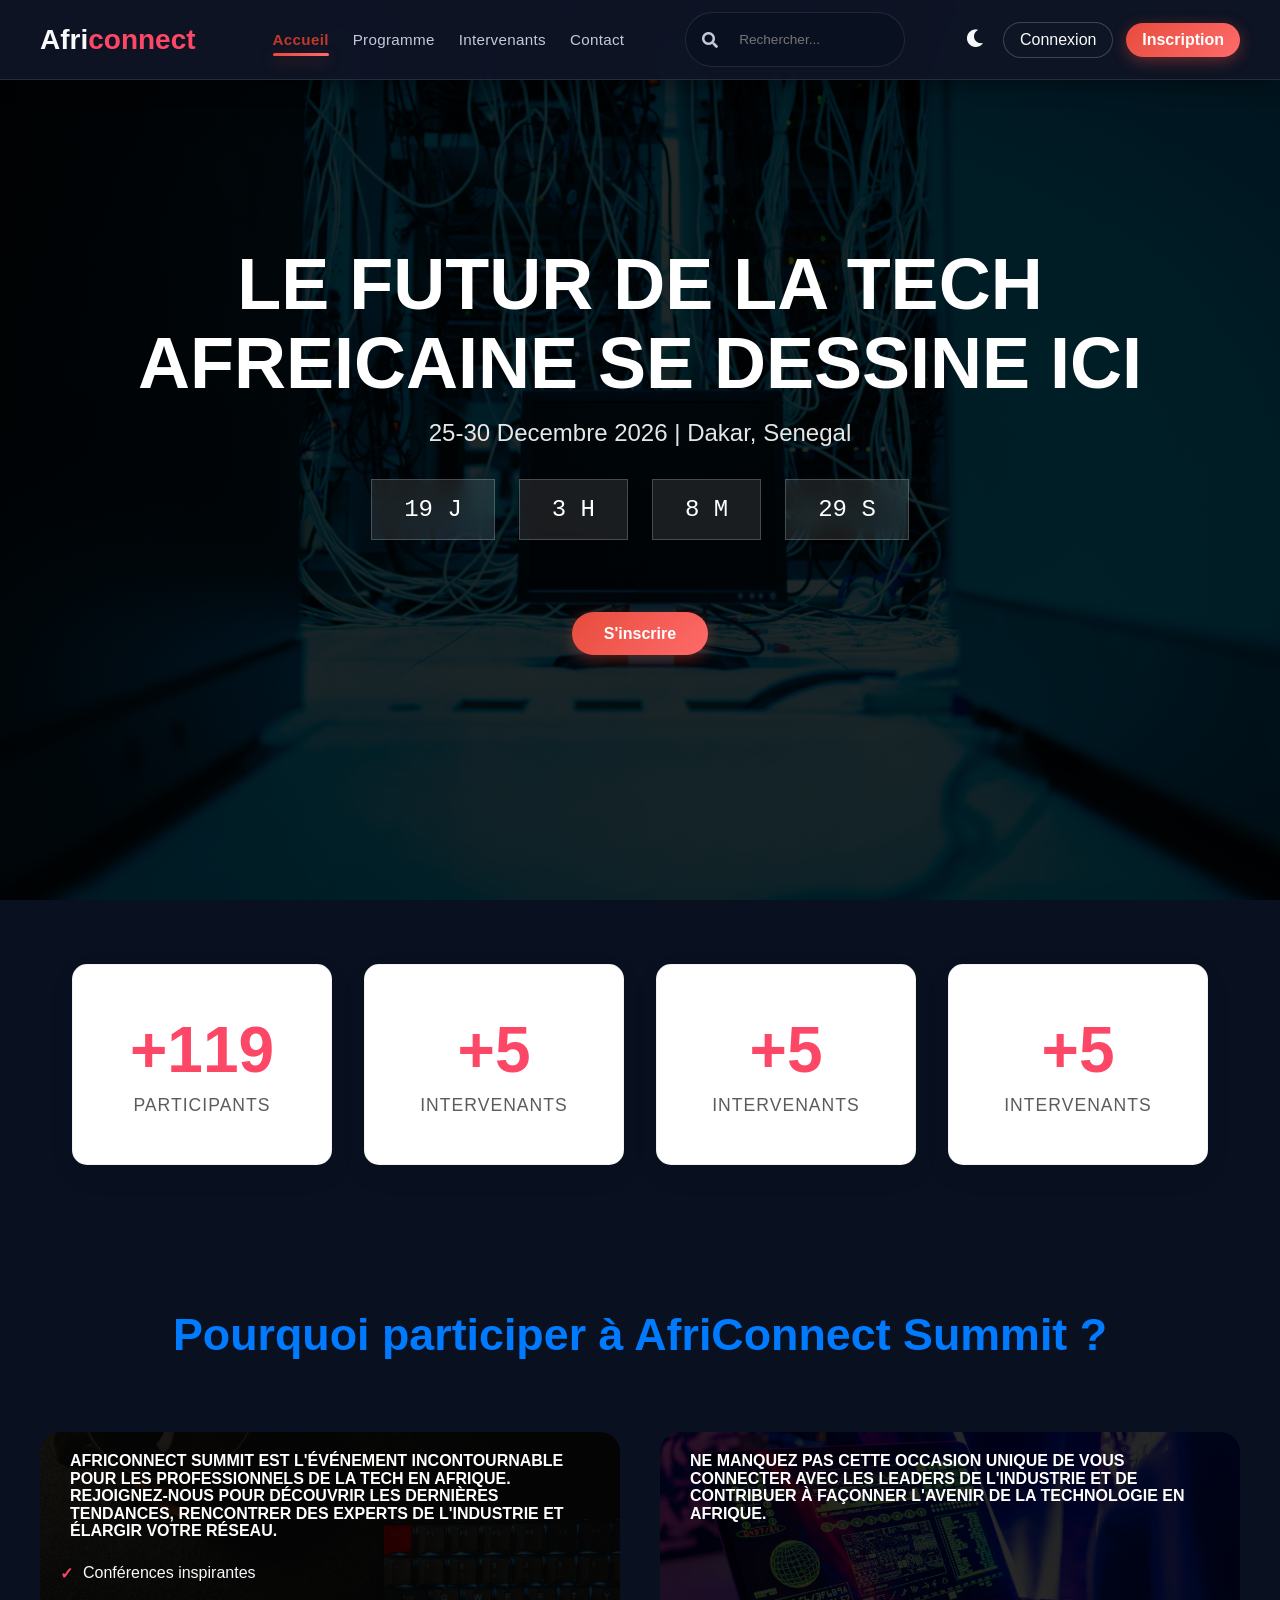
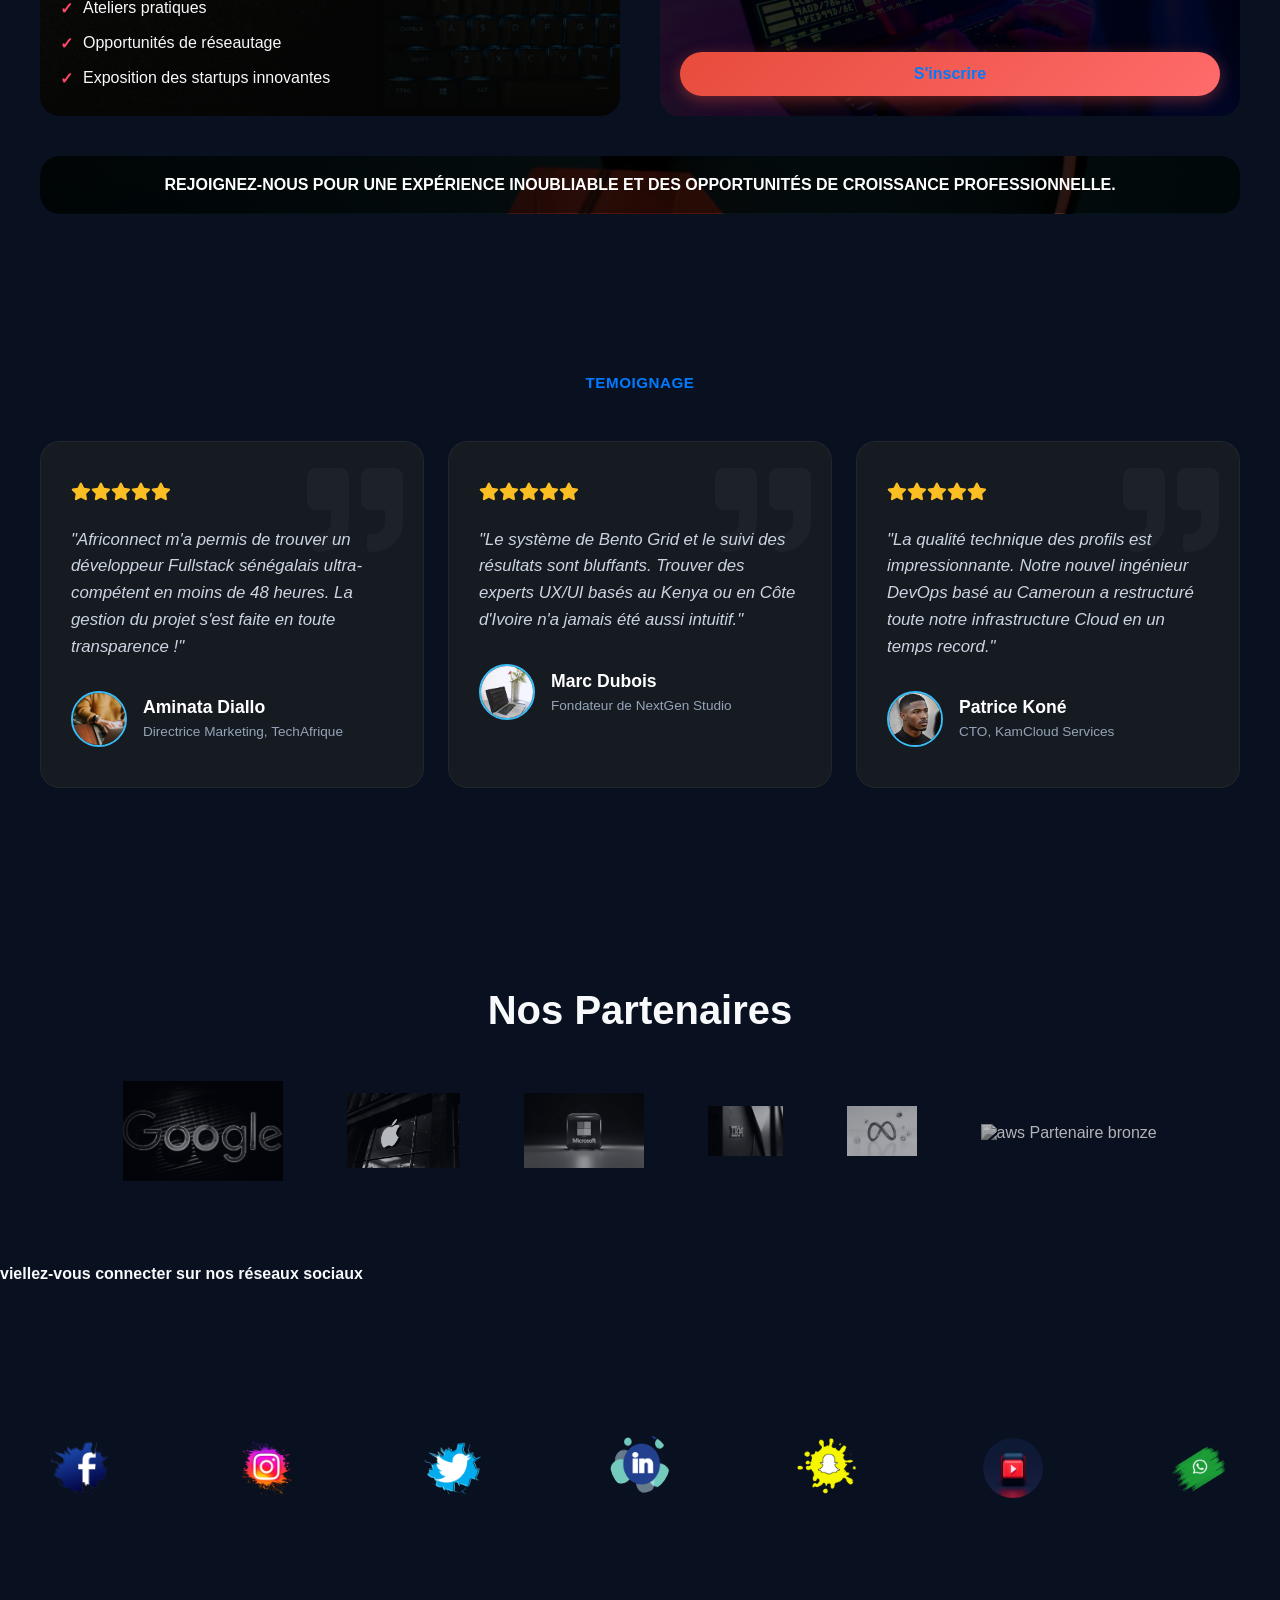
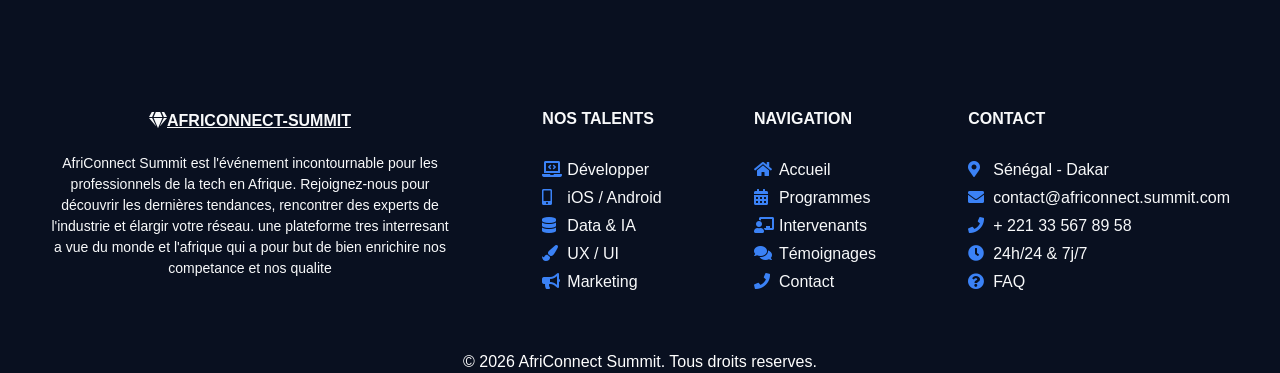
==== commit 979668a3: "JS : onglets du programme, filtrage dynamique et validation formulaire" ====
--- a/index.html
+++ b/index.html
@@ -79,11 +79,11 @@
             </div>
             
             <div>
-                <a href="contact.html" class="btn">S'inscrire</a>
+                <a href="inscription.html" class="btn">S'inscrire</a>
             </div>
         </section> 
           <!--Stats section  -->
-        <section id="chiffres-cles">
+        <section id="chiffres-cles" >
             <article class="chiffre-item">
                 <h2 class="counter">+1200</h2>
                 <p>Participants</p>
@@ -116,28 +116,83 @@
                 </div>
                 <div class="pourquoi-details2">
                     <p>Ne manquez pas cette occasion unique de vous connecter avec les leaders de l'industrie et de contribuer à façonner l'avenir de la technologie en Afrique.</p>
-                    <a href="contact.html" class="bnt">S'inscrire</a>
+                    <a href="contact.html" class="btn">S'inscrire</a>
                 </div>
                 <div class="pourquoi-details3">
                     <p>Rejoignez-nous pour une expérience inoubliable et des opportunités de croissance professionnelle.</p>
                 </div>
             </div>
         </section>
-        <section id="intervenants">
-            <h2>Témoignages</h2>
-            <div class="temoignages-container">
-                <div class="temoignage-item">
-                    <p>"AfriConnect Summit a été une expérience incroyable. J'ai appris tellement de choses et j'ai rencontré des personnes formidables."</p>
-                    <h4>- Jean Dupont, CEO de TechAfrique</h4>
-                </div>
-                <div class="temoignage-item">
-                    <p>"Les conférences étaient très instructives et les ateliers pratiques m'ont permis d'améliorer mes compétences."</p>
-                    <h4>- Amina Diallo, Développeuse Web</h4>
-                </div>
-                <div class="temoignage-item">
-                    <p>"Un événement bien organisé avec des intervenants de qualité. Je recommande vivement AfriConnect Summit."</p>
-                    <h4>- Mohamed Traoré, Entrepreneur</h4>
-                </div>
+        <section class="testimonials-section">
+            <div class="testi-container">
+               <div class="testi-header">
+                    <h2 class="testi-header">Temoignage</h2>
+               </div>
+               <!-- Carrousel Horizontal (Pur CSS) -->
+                <div class="testi-track">
+                    
+                    <!-- Carte 1 -->
+                    <div class="testi-card">
+                        <i class="fas fa-quote-right quote-bg"></i>
+                        <div class="stars">
+                            <i class="fas fa-star"></i><i class="fas fa-star"></i><i class="fas fa-star"></i><i class="fas fa-star"></i><i class="fas fa-star"></i>
+                        </div>
+                        <p class="testi-text">"Africonnect m'a permis de trouver un développeur Fullstack sénégalais ultra-compétent en moins de 48 heures. La gestion du projet s'est faite en toute transparence !"</p>
+                        <div class="testi-author">
+                            <img src="images/image-1-(3).jpg" alt="Aminata Diallo">
+                            <div class="author-info">
+                                <h4>Aminata Diallo</h4>
+                                <span>Directrice Marketing, TechAfrique</span>
+                            </div>
+                        </div>
+                    </div>
+                    <!-- Carte 2 -->
+                    <div class="testi-card">
+                        <i class="fas fa-quote-right quote-bg"></i>
+                        <div class="stars">
+                            <i class="fas fa-star"></i><i class="fas fa-star"></i><i class="fas fa-star"></i><i class="fas fa-star"></i><i class="fas fa-star"></i>
+                        </div>
+                        <p class="testi-text">"Le système de Bento Grid et le suivi des résultats sont bluffants. Trouver des experts UX/UI basés au Kenya ou en Côte d'Ivoire n'a jamais été aussi intuitif."</p>
+                        <div class="testi-author">
+                            <img src="images/pexels-(6).jpg" alt="Marc Dubois">
+                            <div class="author-info">
+                                <h4>Marc Dubois</h4>
+                                <span>Fondateur de NextGen Studio</span>
+                            </div>
+                        </div>
+                    </div>
+
+                    <!-- Carte 3 -->
+                    <div class="testi-card">
+                        <i class="fas fa-quote-right quote-bg"></i>
+                        <div class="stars">
+                            <i class="fas fa-star"></i><i class="fas fa-star"></i><i class="fas fa-star"></i><i class="fas fa-star"></i><i class="fas fa-star"></i>
+                        </div>
+                        <p class="testi-text">"La qualité technique des profils est impressionnante. Notre nouvel ingénieur DevOps basé au Cameroun a restructuré toute notre infrastructure Cloud en un temps record."</p>
+                        <div class="testi-author">
+                            <img src="images/Refined.jfif" alt="Patrice Koné">
+                            <div class="author-info">
+                                <h4>Patrice Koné</h4>
+                                <span>CTO, KamCloud Services</span>
+                            </div>
+                        </div>
+                    </div>
+
+                <!-- Carte 4 -->
+                <div class="testi-card">
+                    <i class="fas fa-quote-right quote-bg"></i>
+                    <div class="stars">
+                        <i class="fas fa-star"></i><i class="fas fa-star"></i><i class="fas fa-star"></i><i class="fas fa-star"></i><i class="far fa-star star-empty"></i>
+                    </div>
+                    <p class="testi-text">"En tant que startup, recruter des talents hautement qualifiés à des tarifs compétitifs via AfriTalent a littéralement sauvé notre phase de lancement applicatif."</p>
+                    <div class="testi-author">
+                        <img src="images/alexander-shatov-mr4JG4SYOF8-unsplash.jpg" alt="Ousmane Sy">
+                    <div class="author-info">
+                        <h4>Ousmane Sy</h4>
+                        <span>Co-fondateur, Baobab Invest</span>
+                    </div>
+                </div>
+
             </div>
         </section>
         <!-- <section id="featured-speakers" class="speakers-section reveal">
--- a/css/style.css
+++ b/css/style.css
@@ -34,6 +34,17 @@
     --border-radius: 8px;
     --shadow: 0 4px 12px rgba(0, 0, 0, 0.08);
     --transition: all 0.3s cubic-bezier(0.4, 0, 0.2, 1);
+    /* Couleurs de fond (Backgrounds) */
+    --couleur-fond-principale: #1a1a1d; /* Un noir/gris très foncé moderne */
+    --couleur-fond-carte: #2c2c30;      /* Un gris légèrement plus clair pour des éléments */
+
+    /* Couleurs de texte */
+    --couleur-texte-principal: #ffffff; /* Blanc pur pour le texte principal */
+    --couleur-texte-secondaire: #a0a0a0; /* Gris clair pour les sous-titres (ex: dates) */
+
+    /* Couleurs d'accentuation (Boutons, liens survolés) */
+    --couleur-accent: #e74c3c;         /* Le rouge/corail actuel, ou changez-le ici */
+    --couleur-accent-hover: #c0392b;   /* Un rouge plus sombre pour le survol */
     
     /* Dégradés [4] */
     --gradient-color: linear-gradient(-224deg, var(--primary-color) 0%, #337DFF 100%);
@@ -51,34 +62,16 @@
     --shadow: 0 4px 20px rgba(0, 0, 0, 0.4);
 }
 
-
-/* ==========================================================================
-   3. RESET ET BASE UNIVERSELLE (Dark Mode appliqué PARTOUT)
-   ========================================================================== */
-* {
-    margin: 0;
-    padding: 0;
-    box-sizing: border-box;
-}
-
 body {
     font-family: var(--main-font);
     background-color: var(--bg-body);
     color: var(--text-main);
-}
+} 
 
 /* Application globale des couleurs sur TOUS les textes */
-p, h2, h3, h4, h5, h6, li, a, label {
+h2, h3, h4, h5, h6, li, a, label {
     color: var(--text-main);
     transition: color 0.3s ease;
-}
-
-/* Application des cartes & conteneurs */
-.card, .box, section, article {
-    background-color: var(--bg-white);
-    color: var(--text-main);
-    border: 1px solid var(--border-color);
-    transition: var(--transition);
 }
 
 /* ==========================================================================
@@ -117,7 +110,7 @@
 }
 
 .logo span {
-    color: var(--primary-color);
+    color: var(--accent-color);
 }
 
 /* Hamburger Icon */
@@ -180,35 +173,40 @@
     font-weight: 500;
     transition: all 0.3s ease;
     text-decoration: none;
-    border: 5px;
+    color: var(--couleur-texte-principal);
+    border: 1px solid rgba(255, 255, 255, 0.2);
+    border-radius: 20px;
+
+    
 }
 
 .btn-connexion:hover {
     border-color: transparent !important;
     transform: translateY(-1px);
-    box-shadow: 0 4px 6px -1px rgba(0, 0, 0, 0.1), 0 10px 20px -5px rgba(37, 99, 235, 0.4) !important;
-    background: linear-gradient(135deg, #1d4ed8 0%, #3b82f6 50%, #60a5fa 100%) !important;
+    background: linear-gradient(135deg, var(--couleur-accent), #ff6b6b);
+    box-shadow: 0 4px 15px rgba(231, 76, 60, 0.4); /* Ombre colorée moderne */
 }
 
 /* --- Bouton Inscription (Style Dégradé Lumineux) --- */
 .btn-inscription {
-    background: linear-gradient(135deg, #1d4ed8 0%, #3b82f6 50%, #60a5fa 100%) !important;
-    box-shadow: 0 4px 6px -1px rgba(0, 0, 0, 0.1), 0 10px 20px -5px rgba(37, 99, 235, 0.4) !important;
+    background: linear-gradient(135deg, var(--couleur-accent), #ff6b6b);
+    box-shadow: 0 4px 15px rgba(231, 76, 60, 0.4); /* Ombre colorée moderne */
+    transition: transform 0.2s, box-shadow 0.2s;
     border: none;
     padding: 8px 16px;
     color: #fff !important;
     font-weight: 600;
     transition: all 0.3s ease;
     text-decoration: none;
-    border: 2px;
+    border-radius: 20px;
 }
 
 .btn-inscription:hover {
     color:var(--primary-talent-color) !important;
     background: transparent !important;
-    box-shadow: 0 4px 6px -1px rgba(0, 0, 0, 0.1), 0 10px 20px -5px rgba(37, 99, 235, 0.4) !important;
-    transform: translateY(-1px);
     filter: brightness(1.1);
+    transform: translateY(-2px); /* Légère élévation */
+  box-shadow: 0 6px 20px rgba(231, 76, 60, 0.6);
     
 }
 
@@ -361,7 +359,7 @@
     left: 0;
     width: 0%;
     height: 3px;
-    background: var(--gradient-color);
+    background: linear-gradient(135deg, var(--couleur-accent), #ff6b6b);
     border-radius: 4px;
     transition: width 0.35s cubic-bezier(0.4, 0, 0.2, 1);
 }
@@ -378,15 +376,14 @@
 
 /* 2. STYLE DU LIEN ACTIF (Page en cours) */
 .nav-link.active {
-    color: var(--primary-color) !important;
+    color: var(--couleur-accent-hover) !important;
     font-weight: 600;
 }
 
 .nav-link.active::after {
     width: 100%;
-    background: var(--gradient-color);
-    box-shadow: 0 2px 8px rgba(0, 123, 255, 0.4); /* Effet lumineux sous le lien actif */
-}
+    background: linear-gradient(135deg, var(--couleur-accent), #ff6b6b);
+    box-shadow: 0 4px 15px rgba(231, 76, 60, 0.4); /* Ombre colorée moderne */}
 
 /* ==========================================================================
    ADAPTATION MOBILE & TABLETTE (< 1200px)
@@ -511,7 +508,7 @@
     padding: 2rem;
     color: var(--color, #ffffff);
     /* background: linear-gradient(var(--bg-overlay), var(--bg-overlay)), url(../images/imagess.jpg) !important; */
-    background-image: linear-gradient(rgba(0, 0, 0, 0.5), rgba(0, 0, 0, 0.5)), url(../images/pexels-\(10\).jpg);
+    background-image: linear-gradient(rgba(0, 0, 0, 0.849), rgba(0, 0, 0, 0.849)), url(../images/pex-\(1\).jpg);
     background-size: cover;
     background-position: center;
     background-repeat: no-repeat;
@@ -549,26 +546,27 @@
     border: 1px solid rgba(255, 255, 255, 0.2);
     font-size: 1.5rem;
     animation: fadeInUp 1.4s ease-out forwards;
+    cursor: pointer;
 }
 
 /* Correction de votre classe "bnt" en "btn" */
-.btn {
-    display: inline-block;
-    background-color: var(--accent-color);
-    color: white;
-    padding: 1rem 2.5rem;
-    text-decoration: none;
-    font-weight: bold;
-    border-radius: var(--radius);
-    transition: var(--transition); /* Transition interactive [2] */
-    animation: fadeInUp 1.6s ease-out forwards;
-}
-
+/* Effet au survol du bouton Inscription */
 .btn:hover {
     transform: scale(1.05) translateY(-5px); /* Effet hover [10, 11] */
-    box-shadow: 0 4px 6px -1px rgba(0, 0, 0, 0.1), 0 10px 20px -5px rgba(37, 99, 235, 0.4) !important;
-
-}
+  box-shadow: 0 6px 20px rgba(231, 76, 60, 0.6);
+}
+.btn {
+    background: linear-gradient(135deg, var(--couleur-accent), #ff6b6b);
+    color: #ffffff;
+    border: none;
+    padding: 10px 22px;
+    border-radius: 20px;
+    font-weight: 600;
+    box-shadow: 0 4px 15px rgba(231, 76, 60, 0.4); /* Ombre colorée moderne */
+    transition: transform 0.2s, box-shadow 0.2s;
+
+}
+
 /* --- SECTION CHIFFRES CLÉS (GRID) --- */
 #chiffres-cles {
     display: grid; /* Utilisation obligatoire de CSS Grid [1] */
@@ -578,6 +576,8 @@
     max-width: 1200px;
     margin: 4rem auto;
     padding: 0 2rem;
+    border: none;
+    background: none;
 }
 
 .chiffre-item {
@@ -588,6 +588,7 @@
     box-shadow: 0 10px 30px rgba(0, 0, 0, 0.05); /* Ombre légère pour le relief [6] */
     transition: transform 0.3s ease, box-shadow 0.3s ease; /* Transition pour l'interaction [7] */
     border: 1px solid rgba(0, 0, 0, 0.05);
+    cursor: pointer;
 }
 
 /* Effet interactif au survol demandé par les modèles de design [8] */
@@ -631,8 +632,19 @@
         "detail1 detail2"
         "detail3 detail3";
     gap: 2.5rem;
-}
-
+    color: var(--primary-color);
+}
+.pourquoi-content p{
+    color: white;
+    font-weight:600;
+    margin: 0 10px;
+    line-height: 1.1;
+    text-transform: uppercase;
+    /* Animation d'apparition au chargement [3] */
+    animation: fadeInUp 1s ease-out forwards;
+    
+
+}
 #pourquoi h2 {
     grid-area: title;
     text-align: center;
@@ -643,12 +655,34 @@
 }
 
 /* --- BLOCS DE DÉTAILS --- */
-.pourquoi-details1, .pourquoi-details2, .pourquoi-details3 {
-    background: var(--white);
-    padding: 2rem;
-    border-radius: var(--radius);
-    box-shadow: var(--shadow);
+.pourquoi-details1 {
+    background: linear-gradient(rgba(0, 0, 0, 0.849), rgba(0, 0, 0, 0.849)),  url(../images/img0-\(6\).jpg);
+    background-size: cover;
+    background-position: center;
+    border-radius: 20px;
+    padding: 20px 20px;
+    height: 100%;
+    cursor: pointer;
     transition: var(--transition);
+}
+.pourquoi-details2 {
+    background: linear-gradient(rgba(0, 0, 0, 0.849), rgba(0, 0, 0, 0.849)),  url(../images/pexels-\(1\).jpg);
+    background-size: cover;
+    background-position: center;
+    border-radius: 20px;
+    padding: 20px 20px;
+    height: 100%;
+    cursor: pointer;
+    transition: var(--transition);
+}
+.pourquoi-details3 {
+    background: linear-gradient(rgba(0, 0, 0, 0.849), rgba(0, 0, 0, 0.849)),  url(../images/img0-\(7\).jpg);
+    background-size: cover;
+    background-position: center;
+    border-radius: 20px;
+    padding: 20px 20px;
+    height: 100%;
+    cursor: pointer;
 }
 
 .pourquoi-details1 { grid-area: detail1; }
@@ -729,50 +763,168 @@
     border-radius: 2px;
 }
 
-/* --- GRILLE DES CARTES (GRID) --- */
-.temoignages-container {
-    display: grid; /* Utilisation de CSS Grid obligatoire */
-    /* auto-fit + minmax : gère la responsivité sans media queries complexes */
-    grid-template-columns: repeat(auto-fit, minmax(300px, 1fr));
-    gap: 2.5rem;
-    max-width: 1200px;
-    margin: 0 auto;
-}
-
-/* --- STYLE DE L'ITEM (CARTE) --- */
-.temoignage-item {
-    background: var(--bg-light, #f8f9fa);
-    padding: 2.5rem;
-    border-radius: var(--radius, 15px);
-    box-shadow: 0 4px 15px rgba(0, 0, 0, 0.05);
-    transition: all 0.3s ease; /* Transition sur élément interactif */
-    display: flex;
-    flex-direction: column;
-    justify-content: space-between;
-    border-left: 5px solid var(--accent-color, #e94560); /* Accentuation visuelle */
-}
-
-/* Effet Hover (Ombre + Translation) exigé */
-.temoignage-item:hover {
-    transform: translateY(-10px);
-    box-shadow: 0 12px 30px rgba(0, 0, 0, 0.1);
-    background: white;
-}
-
-.temoignage-item p {
-    font-style: italic; /* Style classique pour une citation */
-    color: var(--text-color, #333333);
-    line-height: 1.7;
-    margin-bottom: 1.5rem;
-    font-size: 1.1rem;
-}
-
+/* Fond global de la section */
+.testimonials-section {
+  padding: 80px 20px;
+  color: #ffffff;
+  overflow: hidden;
+}
+
+.testi-container {
+  max-width: 1200px;
+  margin: 0 auto;
+}
+
+/* --- EN-TÊTE --- */
+.testi-header {
+  text-align: center;
+  margin-bottom: 50px;
+}
+
+/* Le petit badge "Avis clients" */
+.testi-badge {
+  display: inline-block;
+  background-color: rgba(56, 189, 248, 0.1); /* Fond bleu transparent */
+  color: #38bdf8;                            /* Texte bleu fluo */
+  border: 1px solid rgba(56, 189, 248, 0.3);
+  padding: 8px 20px;
+  border-radius: 50px;
+  font-size: 0.85rem;
+  font-weight: 600;
+  text-transform: uppercase;
+  letter-spacing: 1px;
+  margin-bottom: 20px;
+}
+
+
+/* --- CARROUSEL SCROLL-SNAP (SANS JS) --- */
+.testi-track {
+  display: flex;
+  gap: 24px;
+  overflow-x: auto;                  /* Permet le défilement horizontal */
+  scroll-snap-type: x mandatory;     /* Magnétisme sur les cartes */
+  padding-bottom: 40px;              /* Espace pour l'ombre au survol */
+  scrollbar-width: none;             /* Masque la barre (Firefox) */
+  -ms-overflow-style: none;          /* Masque la barre (IE) */
+}
+
+/* Masque la barre de défilement (Chrome, Safari) */
+.testi-track::-webkit-scrollbar {
+  display: none;
+}
+
+/* --- CARTES AVIS --- */
+.testi-card {
+  flex: 0 0 calc(33.333% - 16px);    /* Affiche 3 cartes par défaut */
+  min-width: 320px;                  /* Largeur minimum de la carte */
+  background-color: #161b22;         /* Fond gris très foncé */
+  border: 1px solid rgba(255, 255, 255, 0.05); /* Bordure ultra fine */
+  border-radius: 20px;
+  padding: 40px 30px;
+  position: relative;
+  scroll-snap-align: center;         /* Magnétisme au centre */
+  transition: transform 0.3s ease, border-color 0.3s ease, box-shadow 0.3s ease;
+}
+
+/* Effet au survol de la carte */
+.testi-card:hover {
+  transform: translateY(-8px);
+  border-color: rgba(56, 189, 248, 0.4);
+  box-shadow: 0 20px 40px rgba(0, 0, 0, 0.6);
+}
+
+/* Guillemet géant en fond (Filigrane) */
+.quote-bg {
+  position: absolute;
+  top: 20px;
+  right: 20px;
+  font-size: 6rem;
+  color: rgba(255, 255, 255, 0.03); /* Presque invisible */
+  z-index: 0;
+  pointer-events: none;
+}
+
+/* Étoiles dorées */
+.stars {
+  color: #fbbf24;
+  font-size: 1.1rem;
+  margin-bottom: 24px;
+  position: relative;
+  z-index: 1;
+}
+
+.star-empty {
+  color: #475569; /* Couleur pour l'étoile vide */
+}
+
+/* Texte du témoignage */
+.testi-text {
+  font-size: 1.05rem;
+  line-height: 1.6;
+  color: #cbd5e1;
+  font-style: italic;
+  margin: 0 0 30px 0;
+  position: relative;
+  z-index: 1;
+}
+
+/* --- AUTEUR --- */
+.testi-author {
+  display: flex;
+  align-items: center;
+  gap: 16px;
+  position: relative;
+  z-index: 1;
+}
+
+.testi-author img {
+  width: 56px;
+  height: 56px;
+  border-radius: 50%;
+  object-fit: cover;
+  border: 2px solid #38bdf8; /* Cercle bleu autour de l'image */
+}
+
+.author-info h4 {
+  margin: 0 0 4px 0;
+  font-size: 1.1rem;
+  color: #ffffff;
+  font-weight: 700;
+}
+
+.author-info span {
+  font-size: 0.85rem;
+  color: #94a3b8;
+}
+
+/* =========================================================
+   RESPONSIVE (TABLETTES & MOBILES)
+   ========================================================= */
+@media (max-width: 1024px) {
+  .testi-card {
+    flex: 0 0 calc(50% - 12px); /* Affiche 2 cartes sur tablette */
+  }
+}
+
+@media (max-width: 768px) {
+  .testimonials-section {
+    padding: 60px 16px;
+  }
+  
+  .testi-header h2 {
+    font-size: 2rem;
+  }
+  
+  .testi-card {
+    flex: 0 0 85%; /* La carte prend 85% de l'écran, laissant entrevoir la suivante */
+  }
+}
 /* Style de l'auteur */
-.temoignage-item h4 {
+.testi-header h2 {
     font-family: 'Montserrat', sans-serif;
     color: var(--primary-color, #1a1a2e);
     font-size: 0.95rem;
-    font-weight: 700;
+    font-weight: 900;
     text-transform: uppercase;
     letter-spacing: 0.5px;
 }
@@ -926,10 +1078,56 @@
     grid-template-columns: repeat(2, 1fr); /* Grille 2x2 demandée [12] */
     gap: 2.5rem;
     padding: 2rem 0;
-}
-
-.thema-card {
-    background: var(--bg-white);
+
+}
+.thema-card h3, p{
+    color: white;
+}
+.thema-card1 {
+    background: linear-gradient(rgba(0, 0, 0, 0.849), rgba(0, 0, 0, 0.849)),  url(../images/pexels-\(3\).jpg);
+    background-size: cover;
+    background-position: center;
+    height: 100%;
+    cursor: pointer;
+    padding: 3rem;
+    border-radius: 20px;
+    text-align: center;
+    box-shadow: var(--shadow);
+    border-bottom: 4px solid var(--accent-color);
+    transition: var(--transition);
+}
+.thema-card2 {
+    background: linear-gradient(rgba(0, 0, 0, 0.849), rgba(0, 0, 0, 0.849)),  url(../images/pexels-\(1\).jpg);
+    background-size: cover;
+    background-position: center;
+    height: 100%;
+    cursor: pointer;
+    padding: 3rem;
+    border-radius: 20px;
+    text-align: center;
+    box-shadow: var(--shadow);
+    border-bottom: 4px solid var(--accent-color);
+    transition: var(--transition);
+}
+.thema-card3 {
+    background: linear-gradient(rgba(0, 0, 0, 0.849), rgba(0, 0, 0, 0.849)),  url(../images/pexels-\(7\).jpg);
+    background-size: cover;
+    background-position: center;
+    height: 100%;
+    cursor: pointer;
+    padding: 3rem;
+    border-radius: 20px;
+    text-align: center;
+    box-shadow: var(--shadow);
+    border-bottom: 4px solid var(--accent-color);
+    transition: var(--transition);
+}
+.thema-card4 {
+    background: linear-gradient(rgba(0, 0, 0, 0.849), rgba(0, 0, 0, 0.849)),  url(../images/pex-\(1\).jpg);
+    background-size: cover;
+    background-position: center;
+    height: 100%;
+    cursor: pointer;
     padding: 3rem;
     border-radius: 20px;
     text-align: center;
@@ -986,10 +1184,45 @@
     font-weight: 500;
 }
 
-/* card image */
+/* INTERVENANTS*/
+
+
+
+/* --- STYLE DES BOUTONS --- */
+.filter-buttons{
+    display: flex;             
+    justify-content: center;   
+    align-items: center;       
+    flex-wrap: wrap;           
+    gap: 1.5rem;               
+    margin: 3rem auto;         
+    width: 100%;
+}
+.btn-filter {
+    padding: 0.8rem 1.5rem;
+    border: 2px solid var(--primary-color);
+    background: transparent;
+    color: var(--primary-color);
+    border-radius: 50px; /* Style épuré 2026 */
+    font-weight: 600;
+    cursor: pointer;
+    transition: var(--transition); /* Transition obligatoire [2] */
+}
+
+/* État Hover [4] */
+.btn-filter:hover {
+    background-color: rgba(0, 123, 255, 0.1);
+    transform: translateY(-2px);
+}
+
+/* État Actif (Mis en évidence) [1] */
+.btn-filter.active {
+    background-color: var(--primary-color);
+    color: #fff;
+    box-shadow: 0 4px 15px rgba(0, 123, 255, 0.3);
+}
 .speakers-section {
     padding: clamp(3rem, 8vw, 6rem) 1rem;
-    background-color: #f8f9fa;
 }
 
 .speakers-container {
@@ -1012,6 +1245,7 @@
 }
 .card{
   box-shadow: 0 4px 8px 0 rgba(0,0,0,0.2);
+  background: white;
   transition: 0.3s;
   width: 350px;
   border-radius: 5px;
@@ -1045,6 +1279,7 @@
 .country {
     font-size: 0.85rem;
     margin-bottom: 10px;
+    color: #333;
 }
 .btn-speaker {
     display: inline-block;
@@ -1268,6 +1503,210 @@
     filter: grayscale(20%);
 }
 
+
+
+
+
+
+/* Conteneur parent centré sur la page */
+.connexion-section {
+background: none;
+  width: 100%;
+  margin: 100px auto;             /* Centre horizontalement */
+  border: none;               /* AUCUNE BORDURE */
+  border-radius: 20px;
+  padding: 50px 60px;         /* Espace interne confortable pour un grand bloc */
+  box-sizing: border-box;
+}
+
+/* Titre principal en noir */
+.connexion-section h1 {
+  font-size: 2.2rem;
+  font-weight: 700;
+  color: var(--primary-color);            /* Noir */
+  margin: 0 0 10px 0;
+  text-align: center;         /* Centré */
+}
+
+/* Description en noir / anthracite */
+.connexion-section > p {
+  color: #1e293b;            /* Noir adouci */
+  font-size: 1rem;
+  margin: 0 0 32px 0;
+  text-align: center;         /* Centré */
+}
+
+/* Alignement du formulaire à l'intérieur du bloc 1100px */
+.connexion-section form {
+  max-width: 500px;           /* Garde les champs à une largeur lisible */
+  margin: 0 auto;             /* Centre le formulaire dans les 1100px */
+}
+
+/* Espacement des blocs de saisie */
+.contact1, .contact2 {
+  margin-bottom: 22px;
+  display: flex;
+  flex-direction: column;
+}
+
+/* Libellés (Labels) en noir */
+.form-label {
+  color: var(--primary-color);            /* Noir */
+  font-weight: 600;
+  font-size: 0.9rem;
+  margin-bottom: 8px;
+}
+
+/* Champs de texte (Inputs) */
+.form-control {
+  background-color: #f1f5f9;
+  border: none;               /* AUCUNE BORDURE */
+  border-radius: 12px;
+  color: var(--primary-color);            /* Texte tapé en noir */
+  padding: 14px 18px;
+  font-size: 1rem;
+  width: 100%;
+  box-sizing: border-box;
+  transition: background-color 0.2s ease;
+}
+
+.form-control::placeholder {
+  color: #94a3b8;
+}
+
+.form-control:focus {
+  outline: none;
+  background-color: #e2e8f0;
+}
+
+/* Bouton principal */
+.btn-primary {
+  width: 100%;
+  padding: 14px;
+  background-color: #ff4d4d; /* Rouge dynamique */
+  border: none;                /* AUCUNE BORDURE */
+  border-radius: 12px;
+  color: #ffffff;
+  font-weight: 600;
+  font-size: 1rem;
+  cursor: pointer;
+  margin-top: 10px;
+  transition: all 0.2s ease;
+  margin-bottom: 20px;
+}
+
+.btn-primary:hover {
+  background-color: #e03e3e;
+  transform: translateY(-2px);
+}
+
+/* Messages d'erreur */
+.error-msg {
+  display: block;
+  margin-top: 6px;
+  font-size: 0.85rem;
+}
+
+.text-danger {
+  color: #ef4444;
+}
+
+/* Responsive pour mobile */
+@media (max-width: 600px) {
+  .connexion-section {
+    padding: 30px 20px;
+  }
+}
+
+.options-section {
+    margin: auto;
+    border: none;
+    text-align: center;
+    background: none;
+
+}
+.option1{
+    padding: 50px;
+}
+.option1 p{
+    padding: 20px;
+
+}
+.option2{
+    margin-bottom: 50px;
+}
+.option2 p {
+    padding: 20px;
+}
+.options-section .btns{
+    color: var(--primary-color);
+}
+.options-section .btns:hover{
+    color: #e03e3e;
+}
+
+
+
+.password-reset-section{
+background: none;
+  width: 100%;
+  margin: 100px auto;             /* Centre horizontalement */
+  border: none;               /* AUCUNE BORDURE */
+  border-radius: 20px;
+  padding: 50px 60px;         /* Espace interne confortable pour un grand bloc */
+  box-sizing: border-box;
+
+}
+
+/* Titre principal en noir */
+.password-reset-section h1 {
+  font-size: 2.2rem;
+  font-weight: 700;
+  color: var(--primary-color);            /* Noir */
+  margin: 0 0 10px 0;
+  padding: 30px;
+  text-align: center;
+}
+
+/* Description en noir / anthracite */
+.password-reset-section  p {
+    color: white;  
+    font-size: 1rem;
+    margin: 0 0 32px 0;
+    text-align: center;   
+    padding: 6px;      
+}
+
+/* Alignement du formulaire à l'intérieur du bloc 1100px */
+.password-reset-section form {
+  max-width: 500px;           
+  margin: 0 auto; 
+          
+}
+.form-obi label{
+    padding: auto;
+    margin: auto;
+
+}
+
+
+
+
+
+
+
+
+
+
+
+
+
+
+
+
+
+
+
 /* footer */
 .social-media{
     padding-top: 100px;
@@ -1588,4 +2027,33 @@
         border-top: none;
         gap: 1rem;
     }
+}
+
+@media screen and (max-width: 768px) {
+    .social-icones {
+        gap: 1rem; /* Réduit l'espace sur tablette */
+    }
+    .social-link img {
+        width: 40px;
+        height: 40px;
+    }
+}
+
+/* 2. MOBILE (375px) */
+@media screen and (max-width: 480px) {
+    .footer {
+        padding: 2rem 1rem;
+    }
+    
+    .social-icones {
+        display: grid; /* Passage en grille sur petit mobile pour l'alignement [11] */
+        grid-template-columns: repeat(4, 1fr); /* 4 icônes par ligne */
+        gap: 1rem;
+        justify-items: center;
+    }
+    
+    .social-header h4 {
+        font-size: 0.9rem;
+        margin-bottom: 1.5rem;
+    }
 }
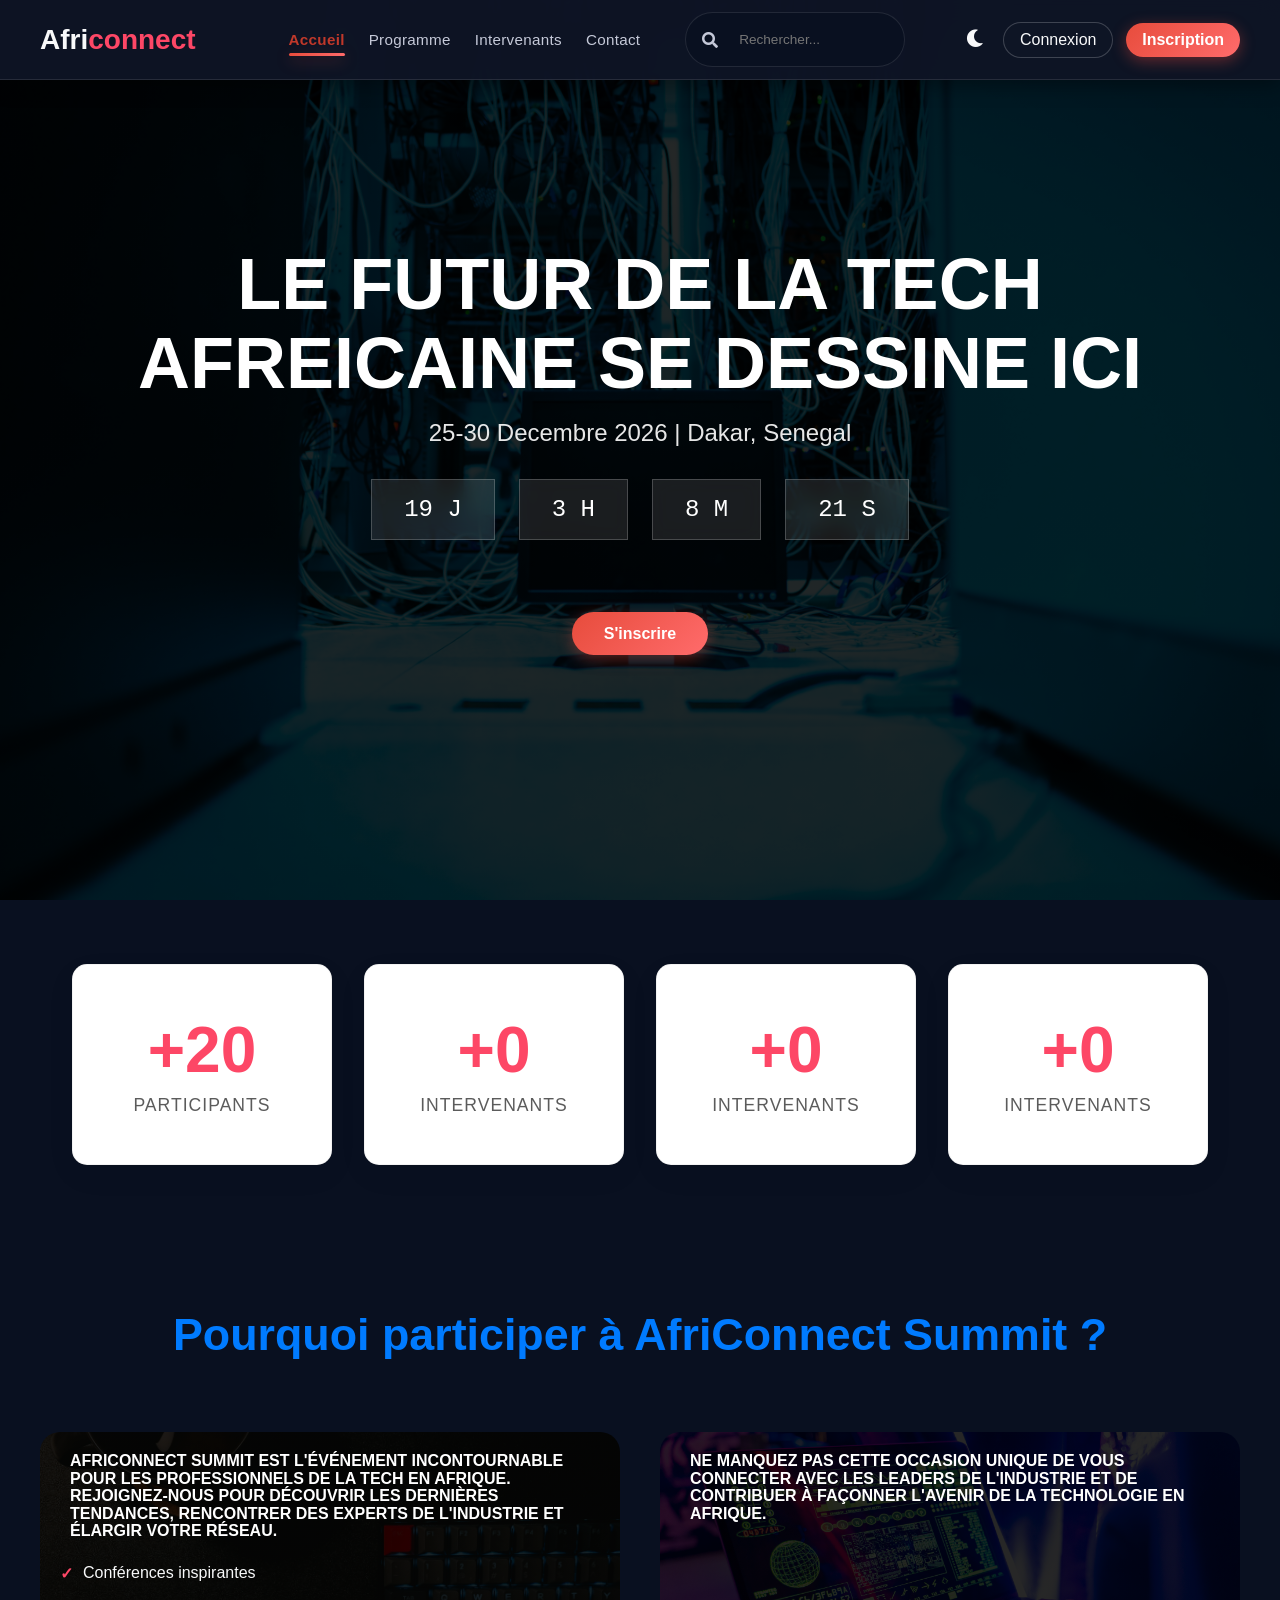
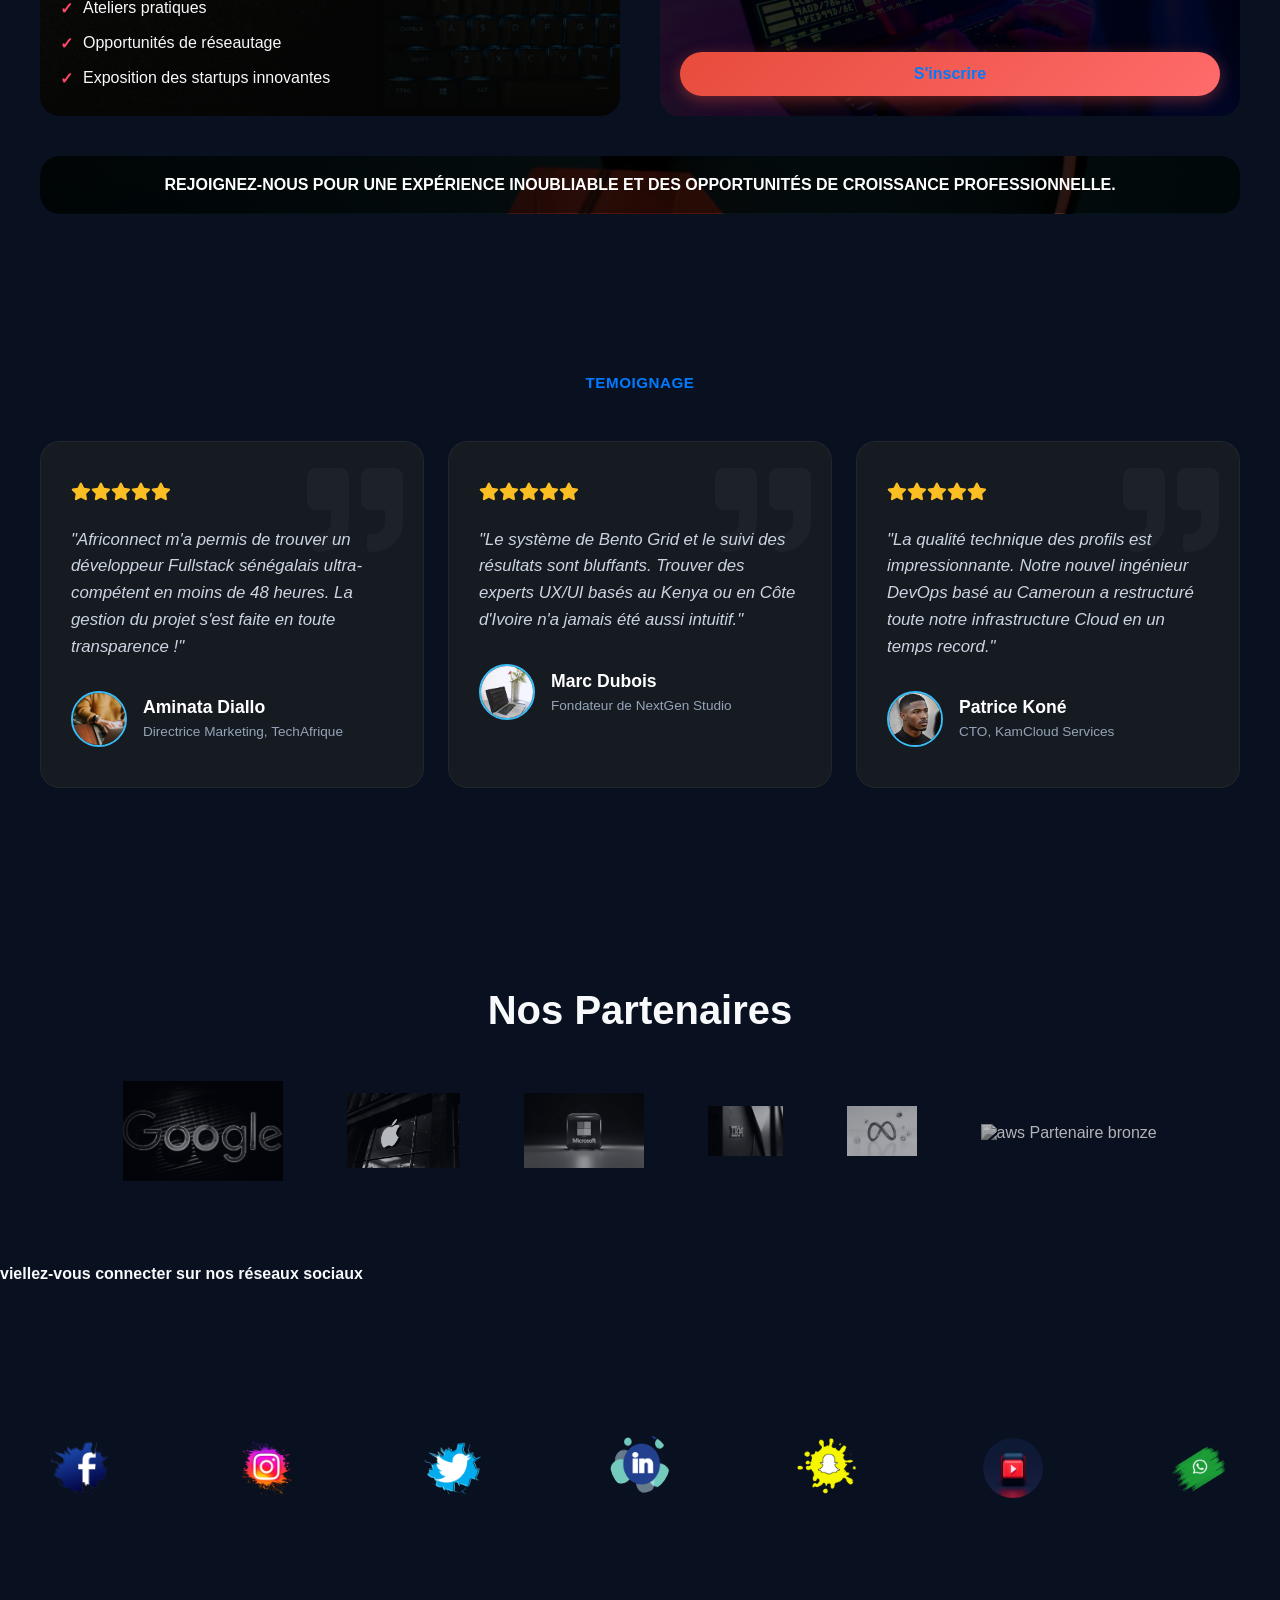
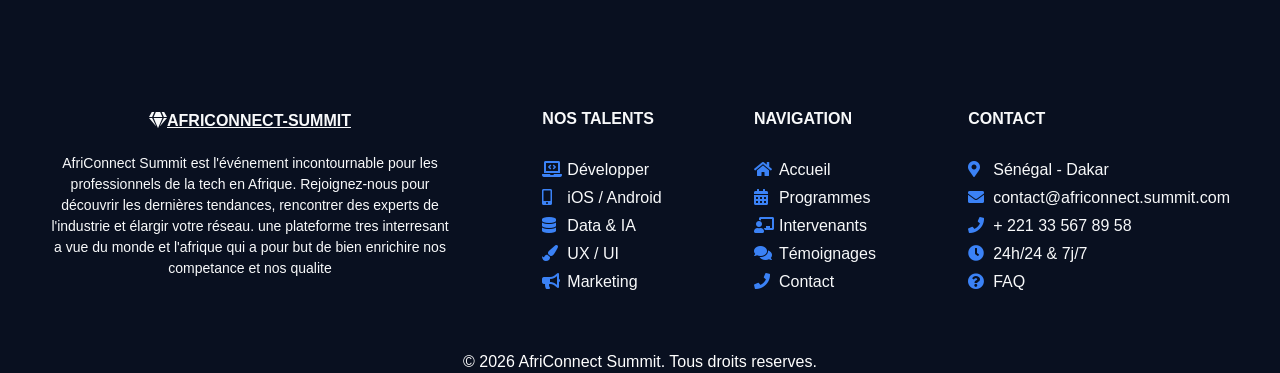
==== commit 6cea7b11: "Finalisation : corrections responsive, optimisation du code et commentaires" ====
--- a/index.html
+++ b/index.html
@@ -26,7 +26,7 @@
             </button>
 
             <!-- Menu principal (Contenu rétractable) -->
-            <div class="nav-menu" id="navMenu">
+            <div class="nav-Menu" id="nav-Menu">
                 <ul class="nav-links">
                     <li><a href="index.html" class="nav-link active">Accueil</a></li>
                     <li><a href="programme.html" class="nav-link">Programme</a></li>
--- a/css/style.css
+++ b/css/style.css
@@ -216,10 +216,10 @@
    ========================================================================== */
 
 /* A. MOBILE (Exemple iPhone 375px et jusqu'à 767px) */
-@media (max-width: 767px) {
+@media (max-width: 600px) {
     .hamburger { display: block; }
 
-    .nav-menu {
+    .nav-Menu {
         position: fixed;
         top: 0;
         right: -100%;
@@ -236,7 +236,9 @@
         z-index: 1050;
     }
 
-    .nav-menu.open { right: 0 !important; }
+    .nav-Menu.open { 
+        right: 0 !important; 
+    }
 
     .nav-links {
         list-style: none;
@@ -259,11 +261,13 @@
     }
 }
 
+
+
 /* B. TABLETTE (768px à 1199px) */
 @media (min-width: 768px) and (max-width: 1199px) {
     .hamburger { display: block; }
 
-    .nav-menu {
+    .nav-Menu {
         position: fixed;
         top: 0;
         right: -100%;
@@ -279,7 +283,7 @@
         z-index: 1050;
     }
 
-    .nav-menu.open { right: 0 !important; }
+    .nav-Menu.open { right: 0 !important; }
 
     .nav-links {
         list-style: none;
@@ -294,13 +298,13 @@
         gap: 1.5rem;
         margin-top: auto;
     }
-}
+} 
 
 /* C. DESKTOP (1200px+) */
 @media (min-width: 1200px) {
     .hamburger { display: none !important; }
 
-    .nav-menu {
+    .nav-Menu {
         position: static;
         width: auto;
         height: auto;
@@ -465,38 +469,6 @@
 }
 
 
-
-
-
-
-
-
-
-
-
-
-
-
-
-
-
-
-
-
-
-
-
-
-
-
-
-
-
-
-
-
-
-
 /* Css page acceiulle */
 #hero {
     min-height: 100vh;
@@ -980,35 +952,28 @@
 }
 /* Mon Programme  */
 
-/* .tab-btn {
-    margin: 20px 5px;
-    padding: 12px 25px;
-    cursor: pointer;
-    border: 2px solid var(--primary-bg);
-    background: transparent;
-    font-weight: bold;
-    transition: var(--transition);
-    border-radius: 50px;
-    border: 1px solid var(--primary-color);
-} */
 .tab-btn.active {
     background: var(--primary-bg);
     color: var(--white);
 }
+
+
+
 /* --- HERO INTERNE --- */
 .hero-interne {
     height: 45vh;
-    background: url('../images/hero-programme.jpg') center/cover no-repeat;
     position: relative;
     display: flex;
     align-items: center;
     color: var(--color);
-}
-
-.hero-overlay {
+    background: linear-gradient(rgba(0, 0, 0, 0.849), rgba(0, 0, 0, 0.849)),  url(../images/pexels-\(4\).jpg);
+    background-size: cover;
+    background-position: center;
+}
+
+.hero-overlay {  
     width: 100%;
-    padding: 2rem;
-    background: linear-gradient(to right, rgba(0, 123, 255, 0.8), transparent);
+    padding: 6rem;
 }
 
 .hero-interne h1 {
@@ -1186,7 +1151,68 @@
 
 /* INTERVENANTS*/
 
-
+.hero-programme {
+    text-align: center;
+    font-family: 'Montserrat', sans-serif;
+    height: 45vh;
+    position: relative;
+    display: flex;
+    align-items: center;
+    background: linear-gradient(rgba(0, 0, 0, 0.849), rgba(0, 0, 0, 0.849)),  url(../images/pexels-\(5\).jpg);
+    background-size: cover;
+    background-position: center;
+}
+
+.container-hero {
+    max-width: 1200px;
+    margin: 0 auto;
+    padding: 6rem;
+}
+
+.hero-programme h1 {
+    font-size: clamp(2rem, 5vw, 3.5rem);
+    margin-bottom: 15px;
+    text-transform: uppercase;
+    letter-spacing: 2px;
+    color: #ffffff;
+}
+
+/* --- FIL D'ARIANE (BREADCRUMB) --- */
+.breadcrumb {
+    display: inline-flex;
+    align-items: center;
+    background: rgba(255, 255, 255, 0.1);
+    padding: 10px 25px;
+    border-radius: 50px;
+    backdrop-filter: blur(5px);
+    font-size: 0.9rem;
+}
+
+.breadcrumb a {
+    color: var(--primary-color);
+    text-decoration: none;
+    transition: color 0.3s ease;
+
+}
+.breadcrumb a:hover {
+    color: var(--couleur-accent);
+}
+
+.breadcrumb .separator {
+    margin: 0 10px;
+    color: rgba(255, 255, 255, 0.5);
+}
+/* --- RESPONSIVE --- */
+@media (max-width: 768px) {
+    .hero-programme {
+        padding: 50px 15px;
+    }
+    
+    .breadcrumb {
+        font-size: 0.8rem;
+        padding: 8px 15px;
+    }
+}
 
 /* --- STYLE DES BOUTONS --- */
 .filter-buttons{
@@ -1691,22 +1717,6 @@
 
 
 
-
-
-
-
-
-
-
-
-
-
-
-
-
-
-
-
 /* footer */
 .social-media{
     padding-top: 100px;
@@ -2056,4 +2066,57 @@
         font-size: 0.9rem;
         margin-bottom: 1.5rem;
     }
+}
+
+@media screen and (max-width: 758px) {
+    .countdown-item{
+        min-width: 80px;
+        padding: 15px;
+    }
+     .countdown-item span{
+        font-size: 1.5rem;
+     }
+}
+@media screen and (max-width: 480px) {
+    .countdown-container{
+        display: grid;
+        grid-template-columns: repeat(2, 1fr);
+    }
+    
+}
+@media screen and (max-width: 992px) {
+    
+     .pourquoi-content{
+        grid-template-columns: 1fr;
+        grid-template-areas: 
+        "title"
+        "detail1"
+        "detail2"
+        "detail3";
+        gap: 1.5rem;
+    }
+
+    #pourquoi h2{
+        font-size: 2,2rem;
+    }
+}
+@media screen and (max-width: 480px) {
+    
+    #pourquoi{
+        padding: 3rem 1rem;
+    }
+
+    .pourquoi-details1, .pourquoi-details2, .pourquoi-details3 {
+        padding: 15px;
+        border-radius: 15px;
+
+    }
+    .pourquoi-content p{
+        font-size: 0,85rem;
+        margin: 0 5px;
+    }
+    .btn{
+        width: 100%;
+        text-align: center;
+    }
 }
